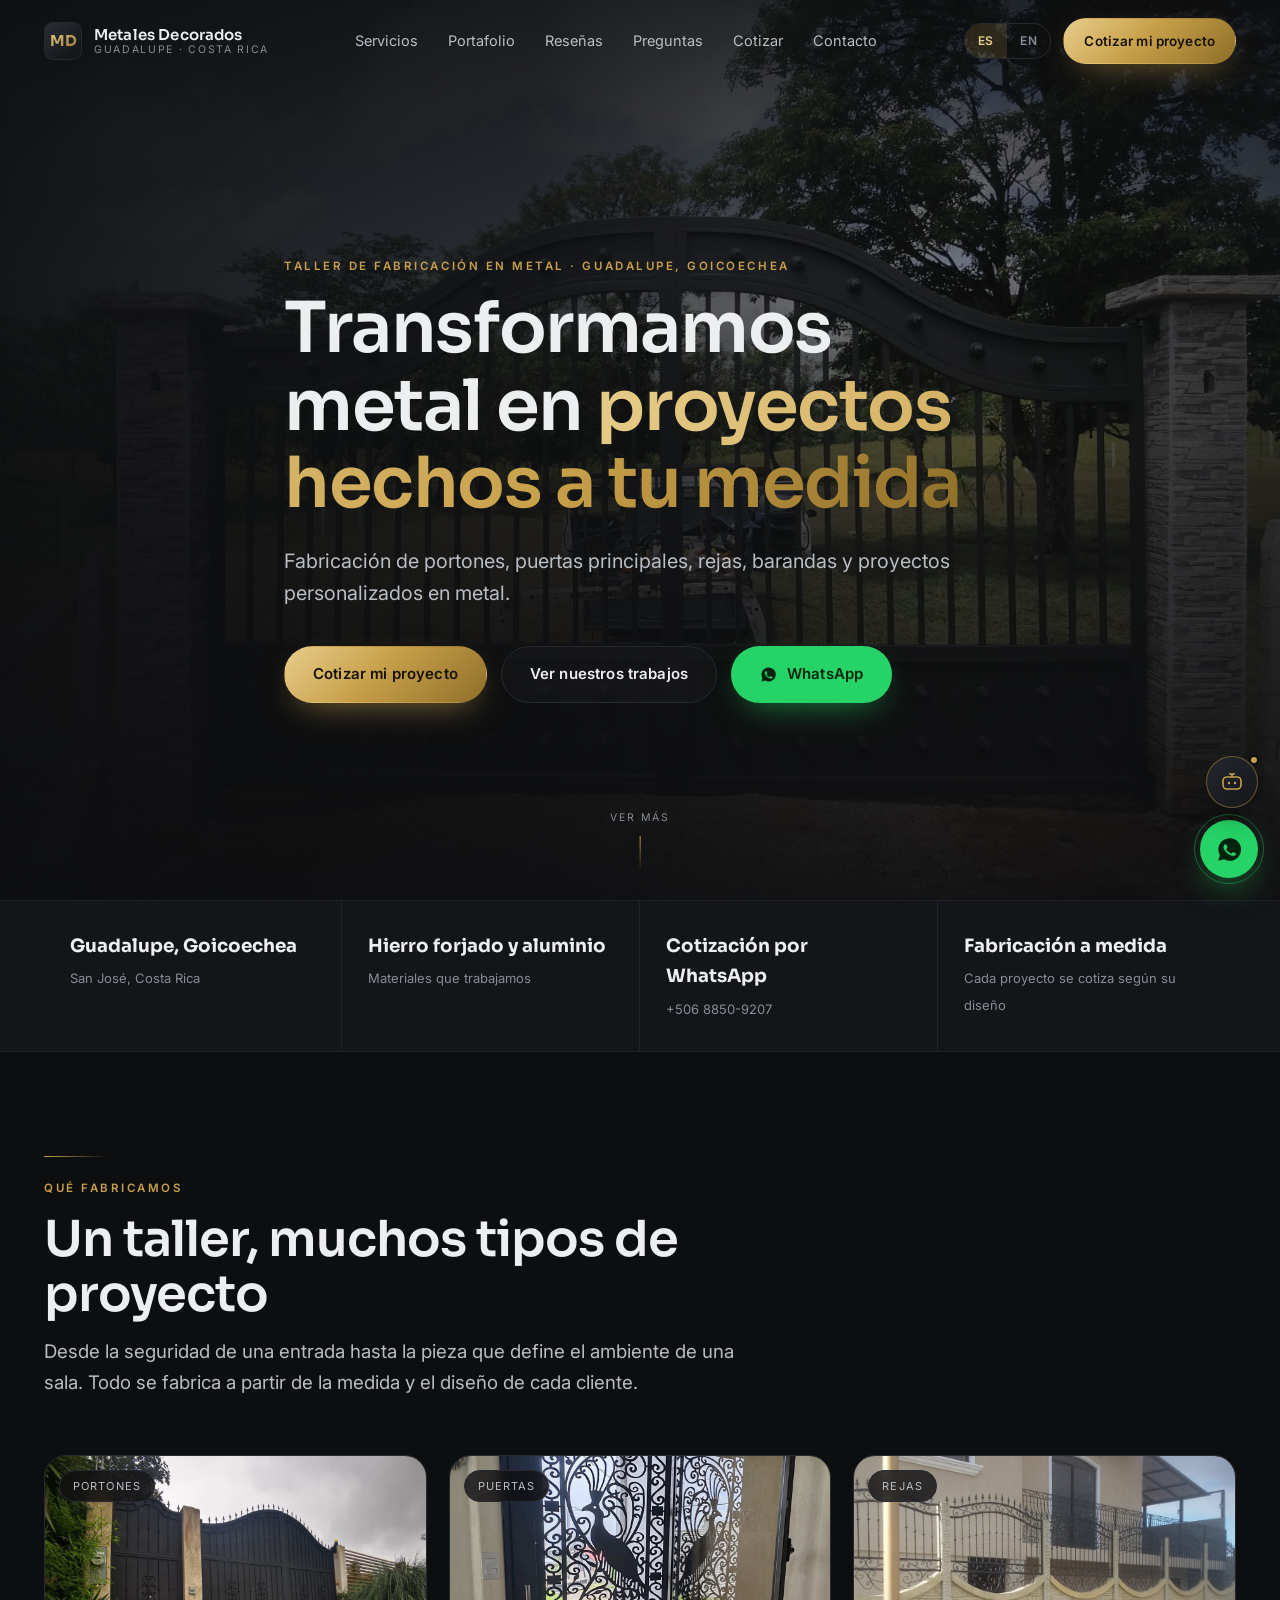
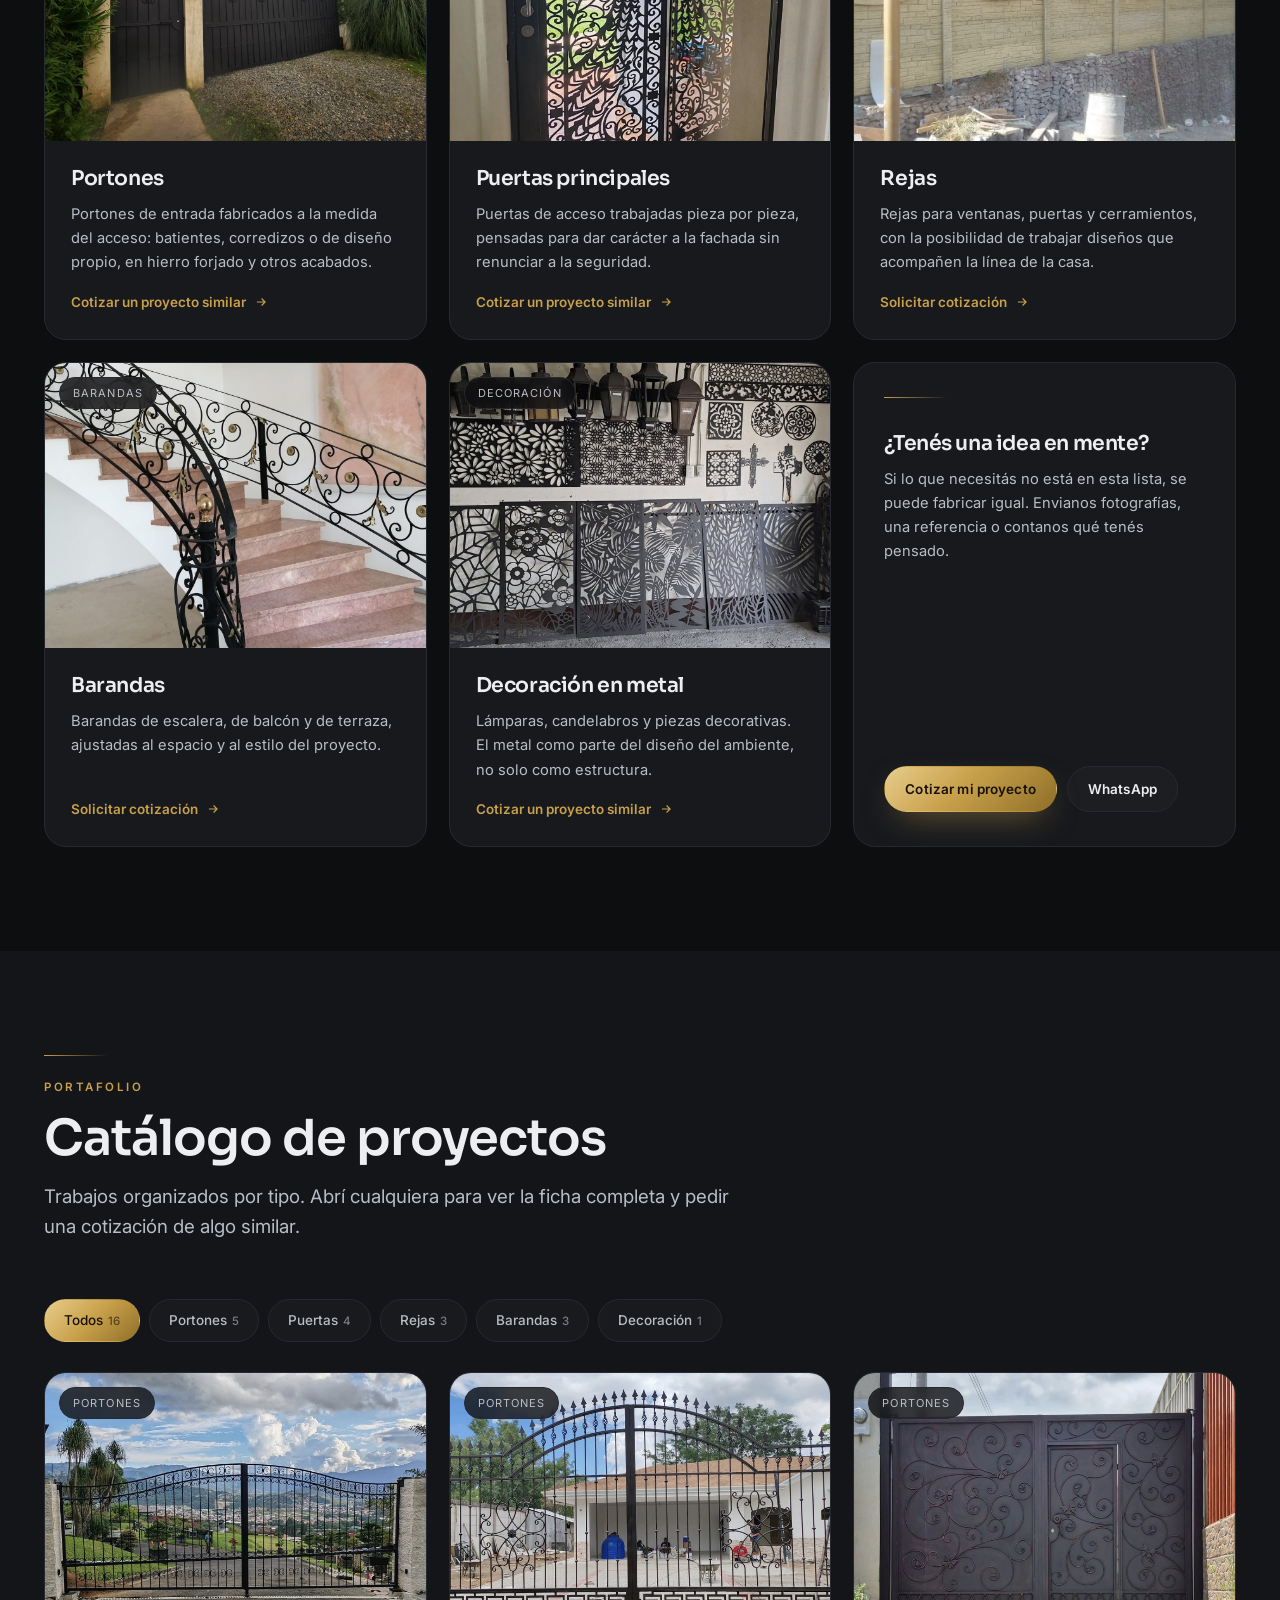
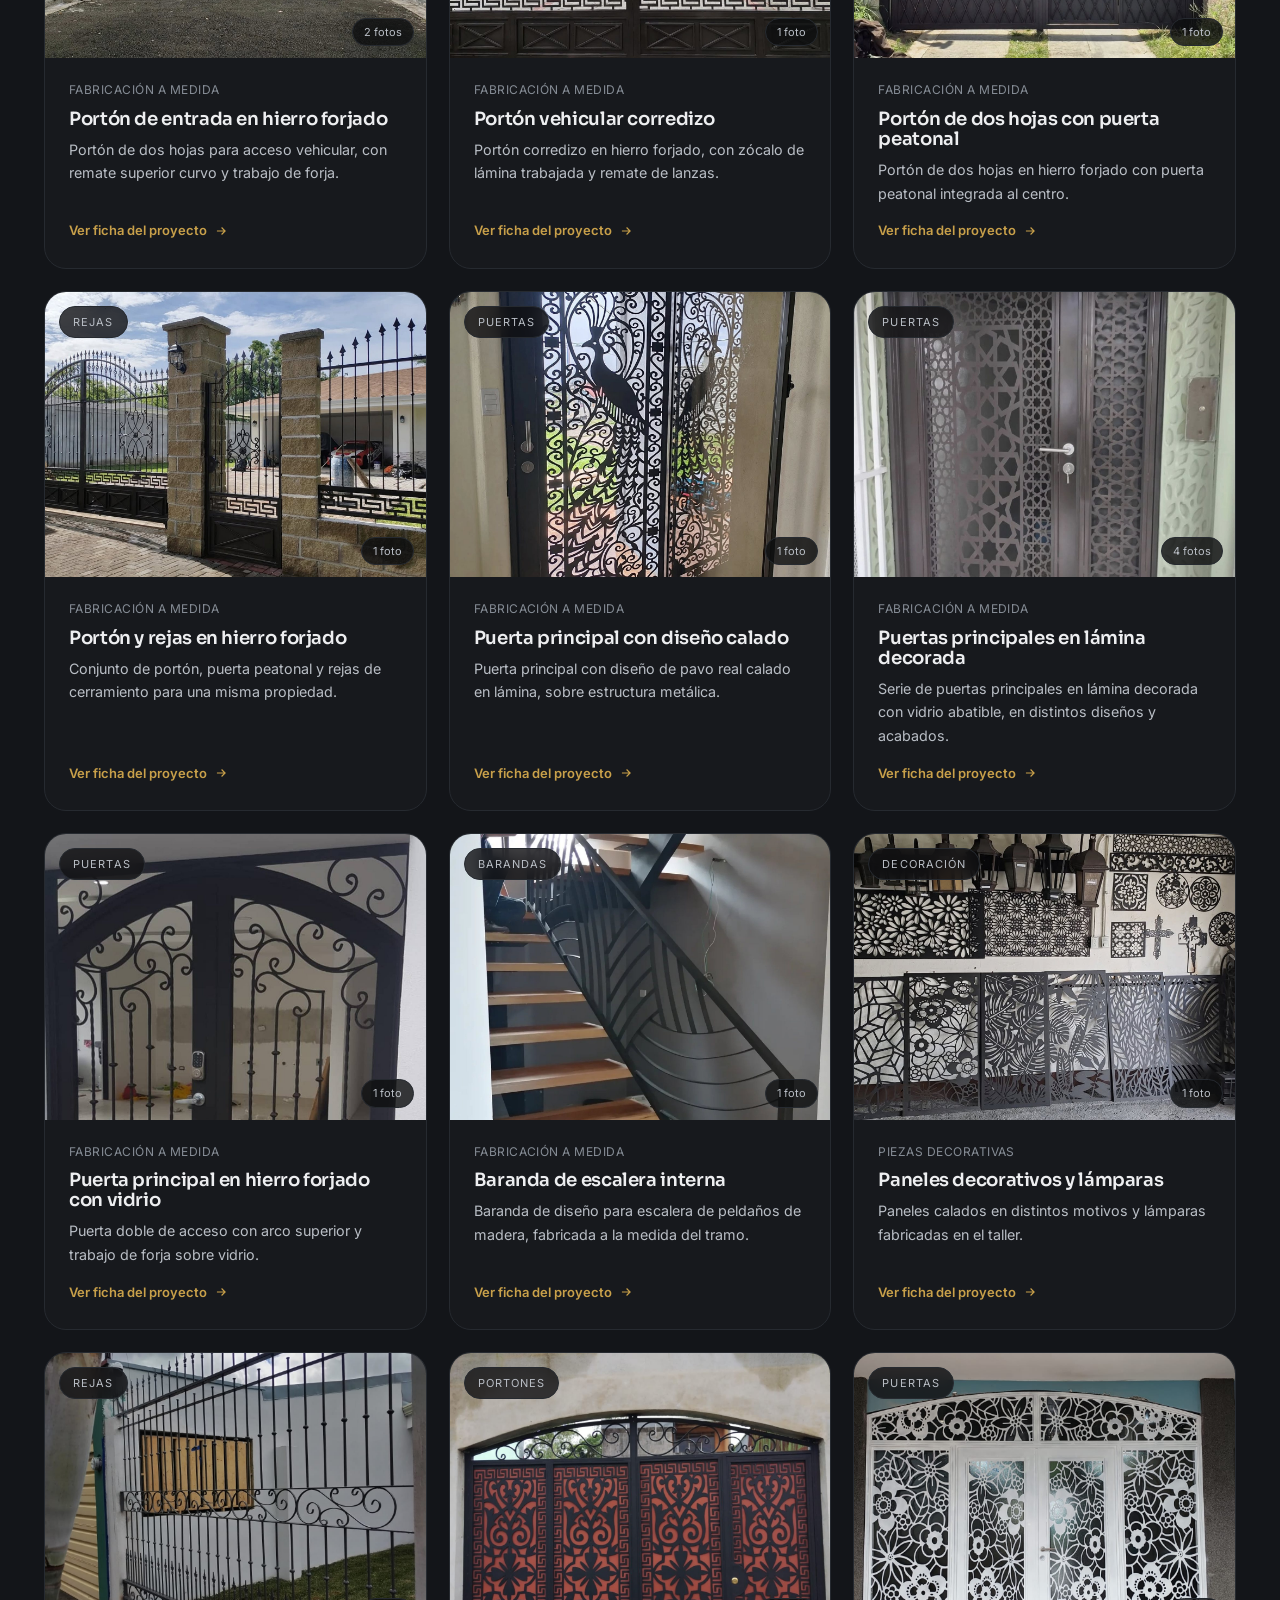
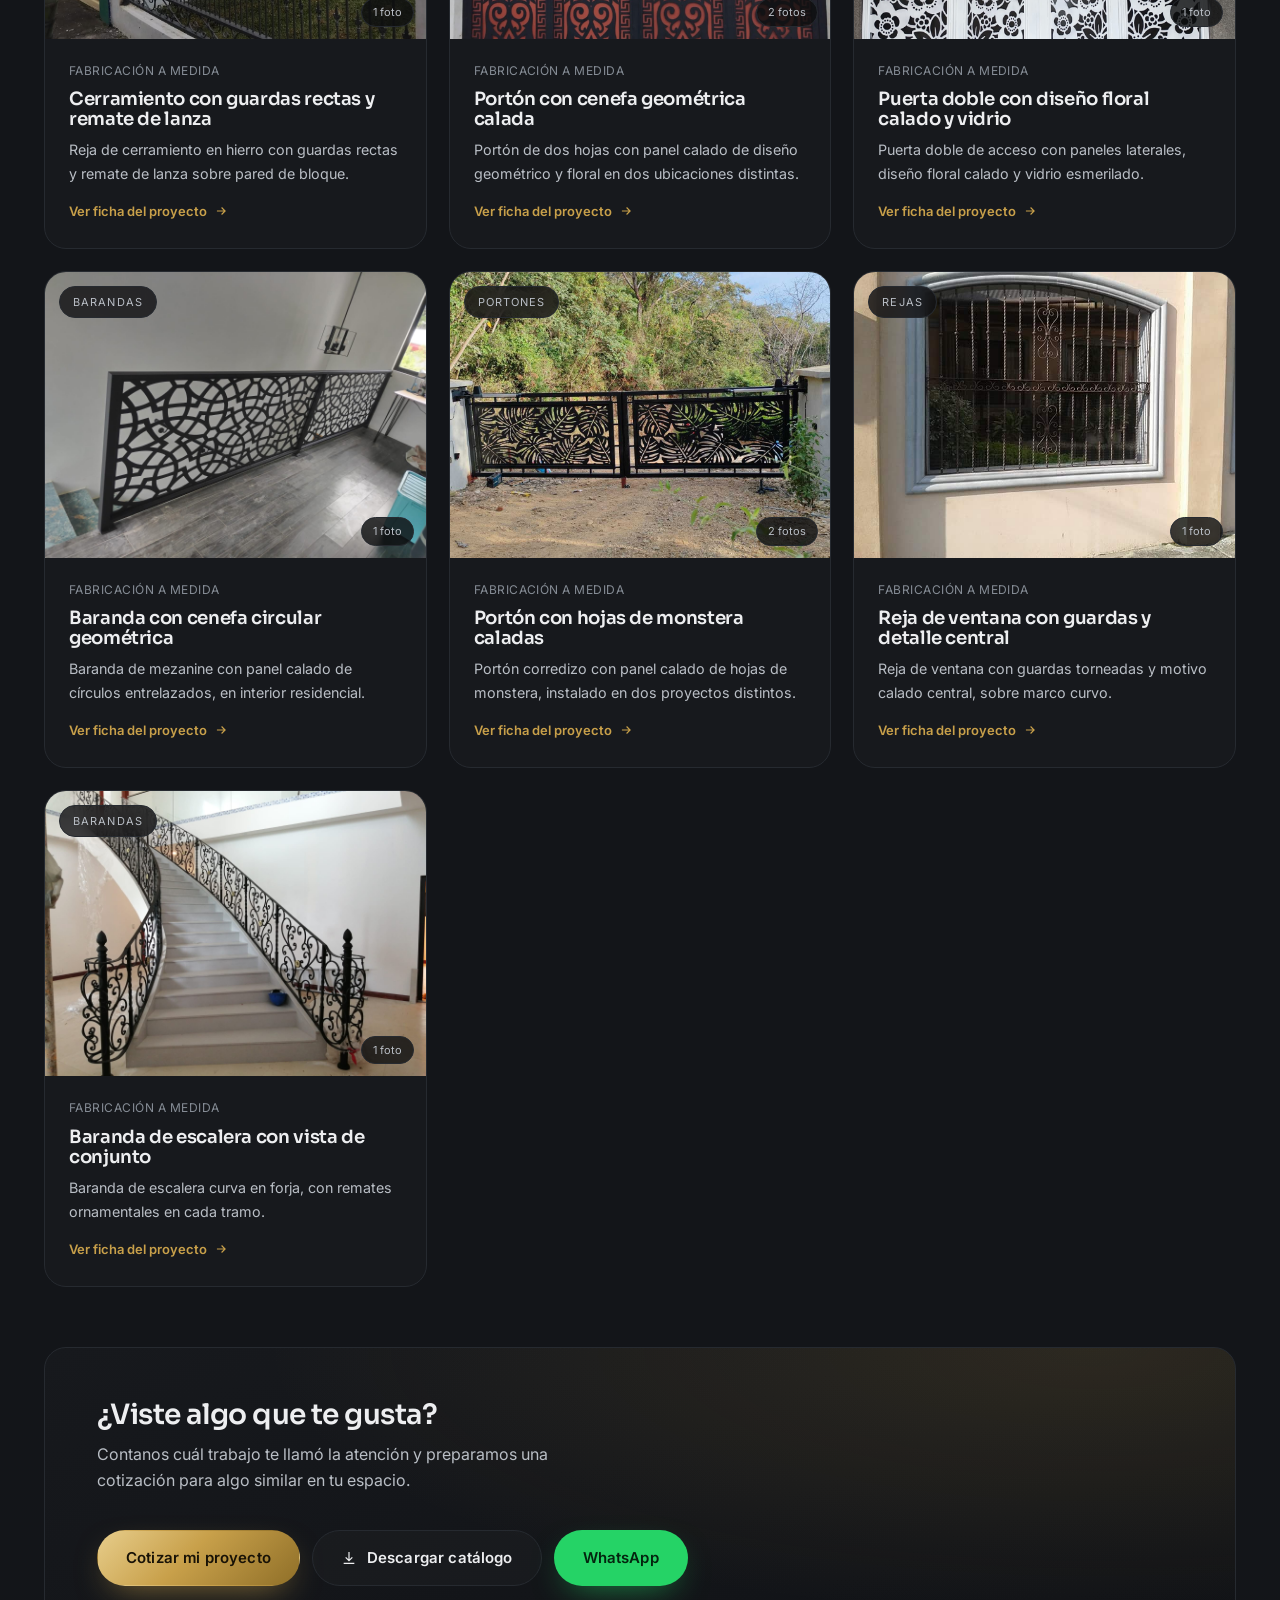
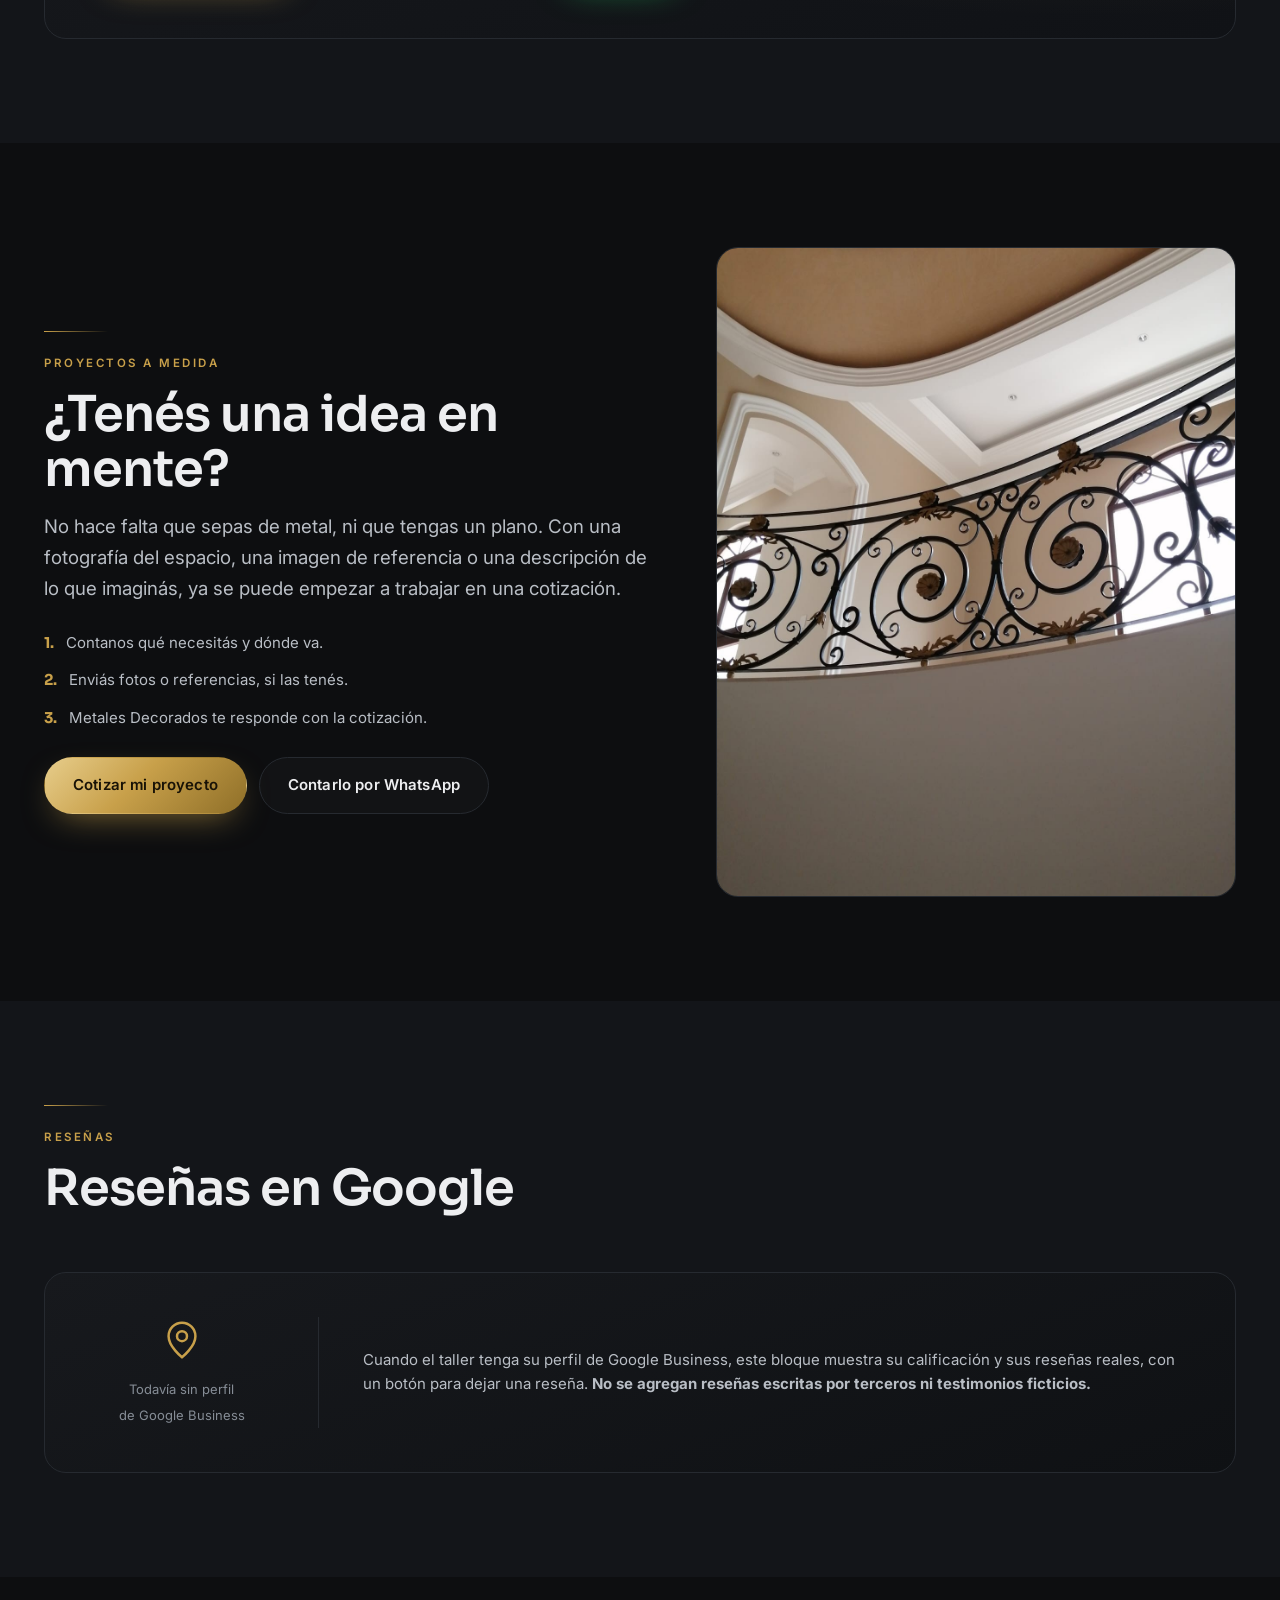
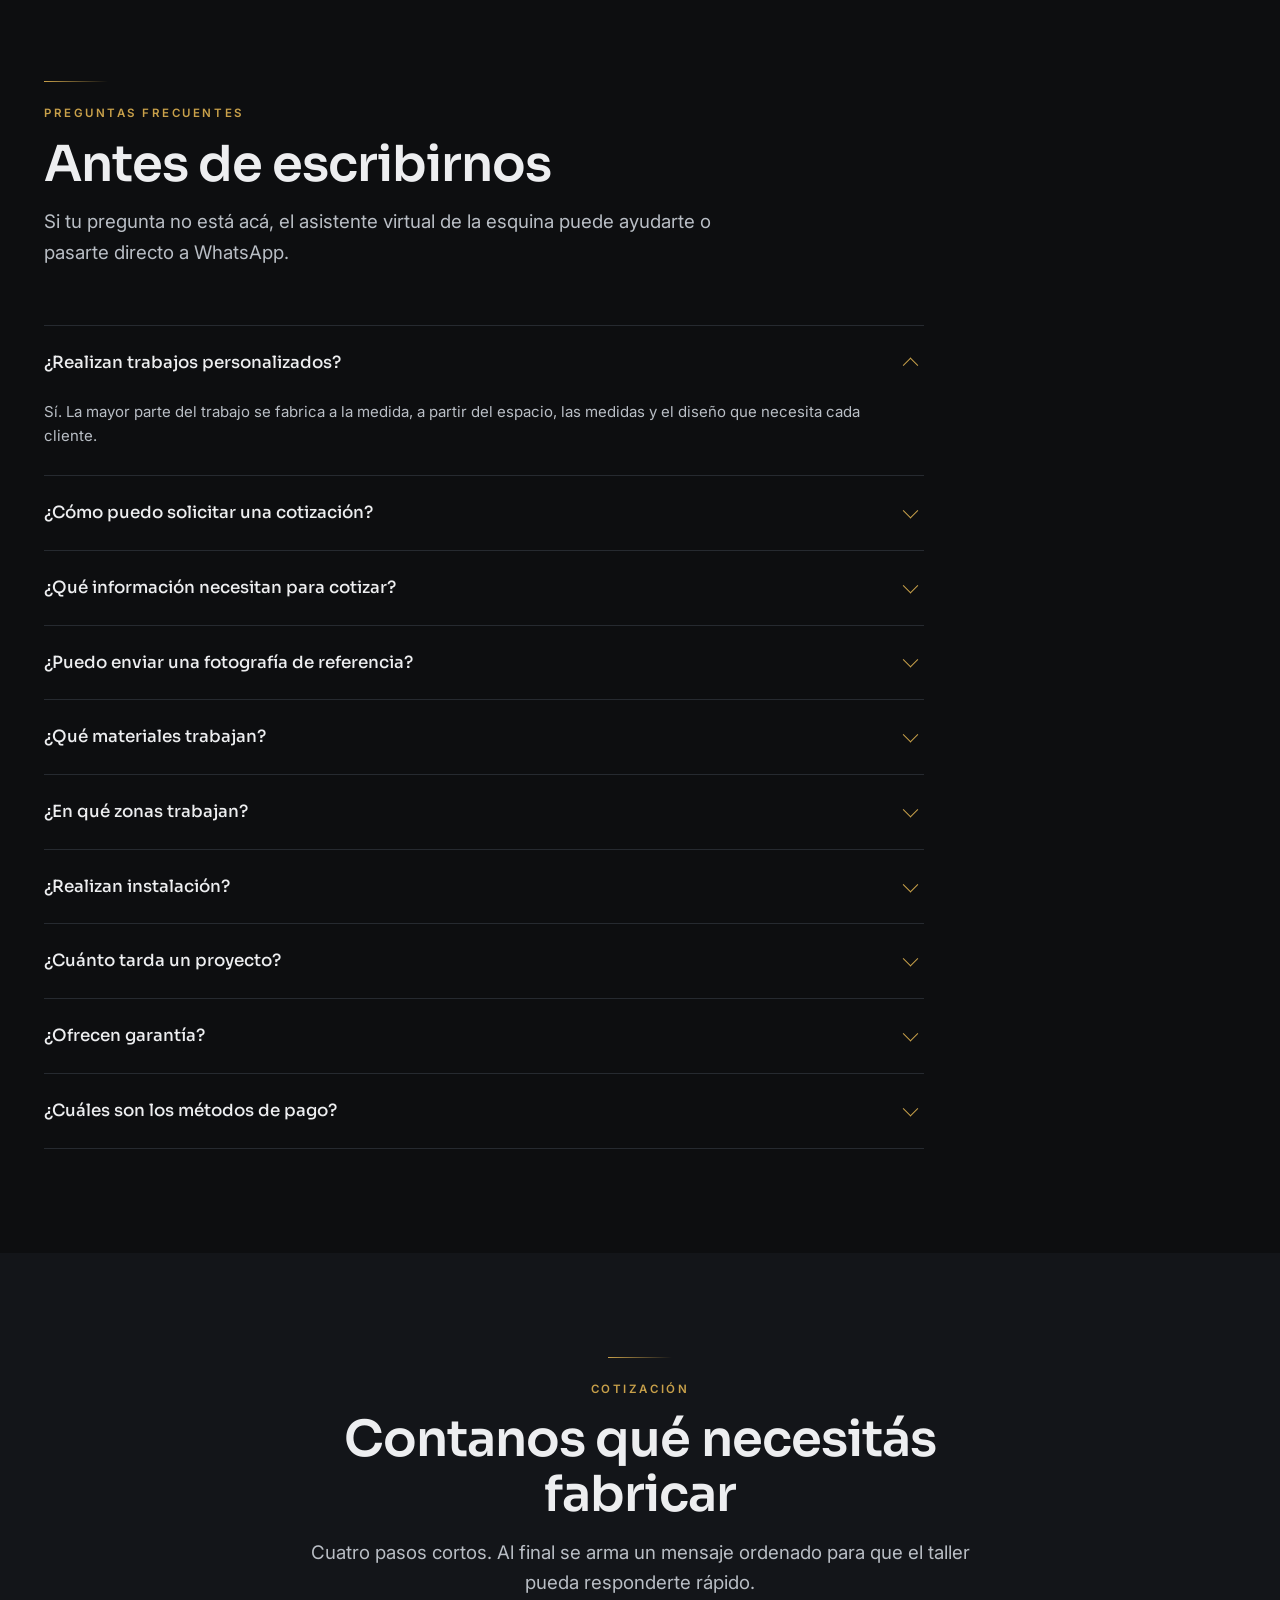
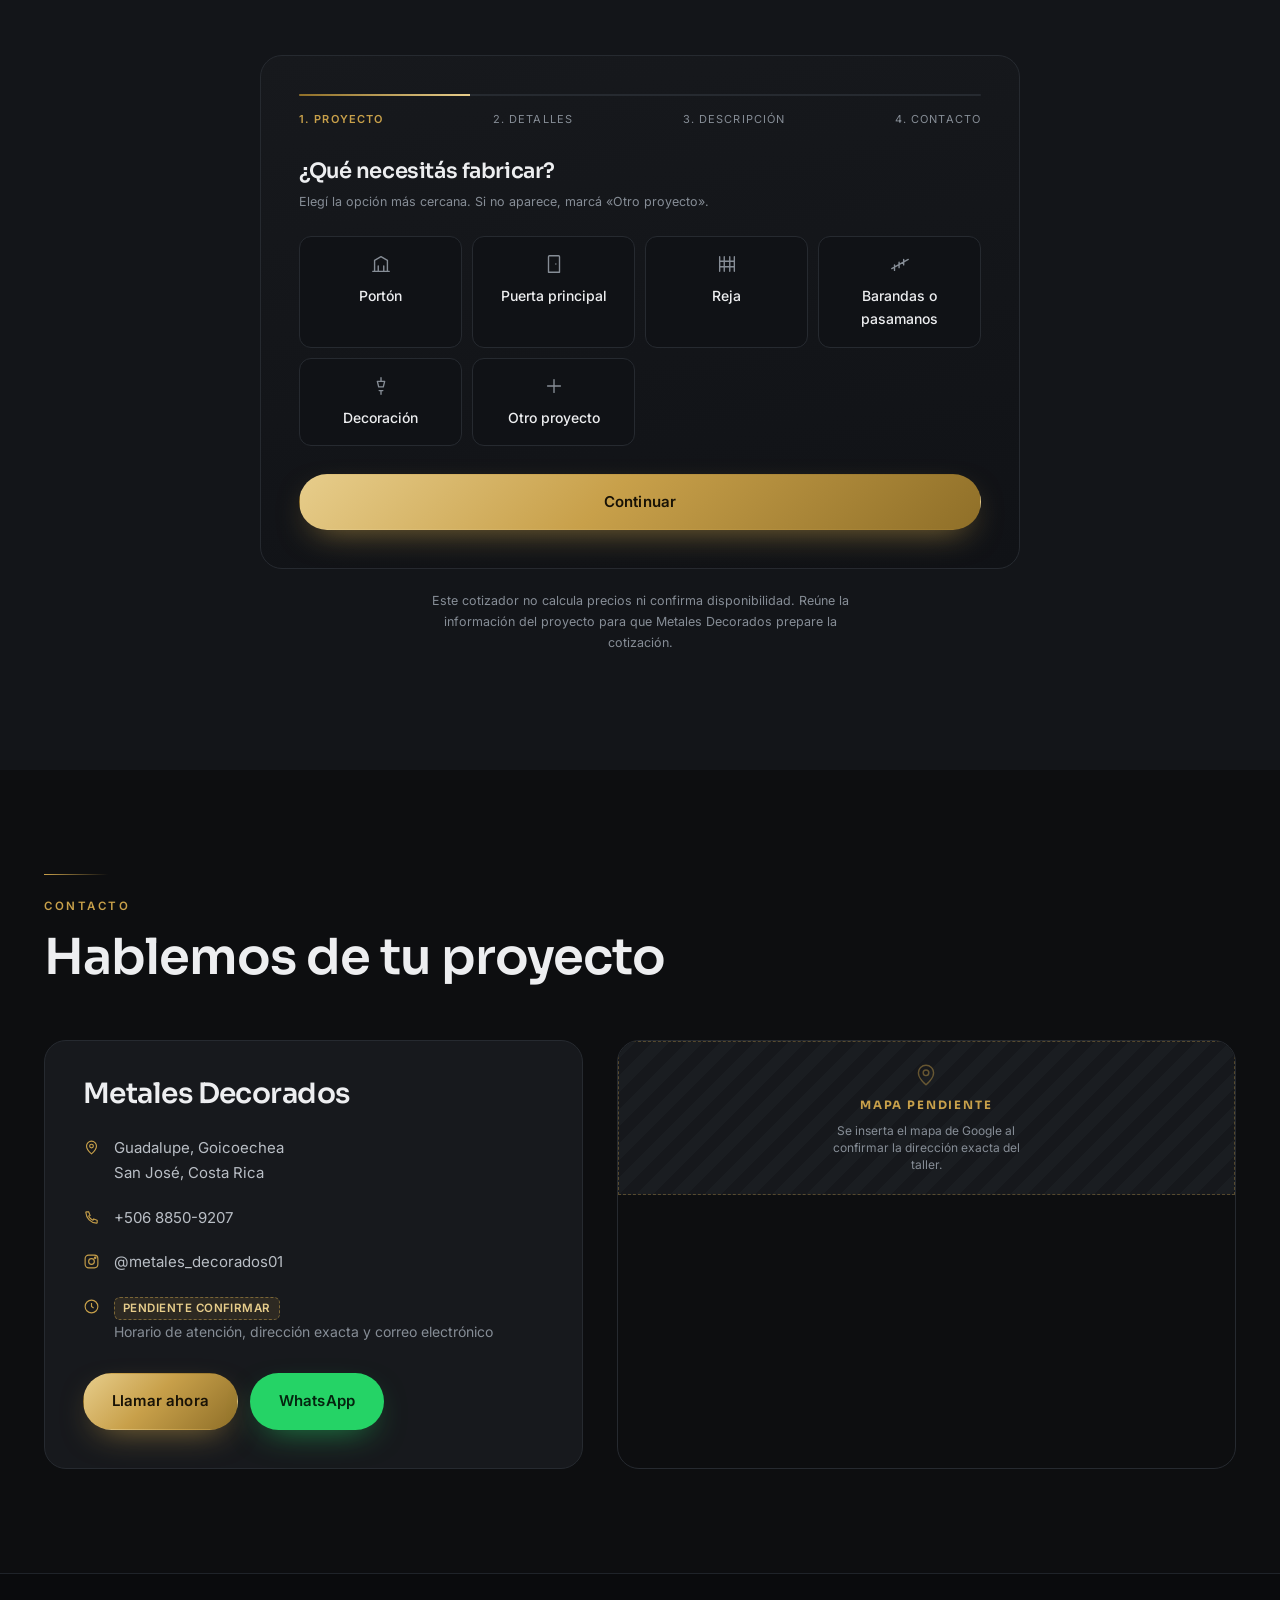
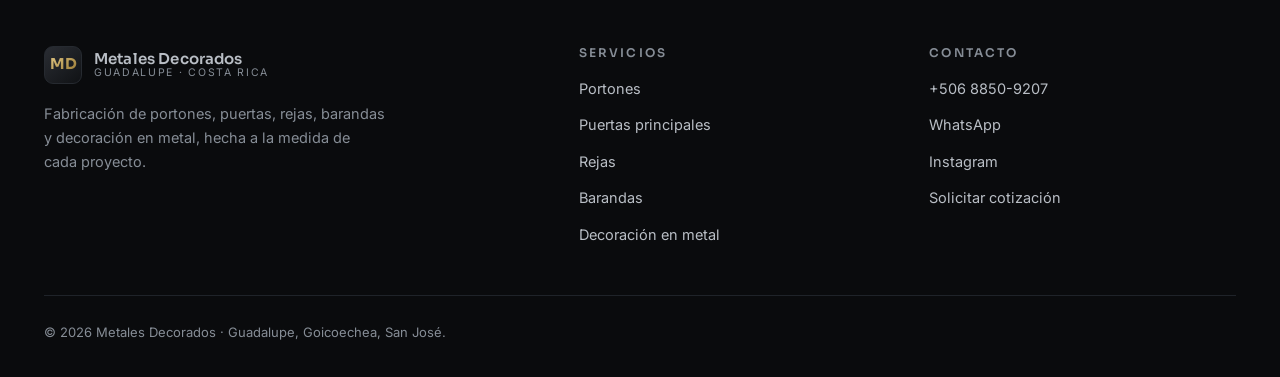
==== amedida/index.html @ 11ddd1cd "Corregir menú móvil: se veía distinto según el scroll al abrirlo - .hdr.is-stuck usa backdrop-filter" ====
<!DOCTYPE html>
<html lang="es-CR">
<head>
<meta charset="utf-8">
<meta name="viewport" content="width=device-width, initial-scale=1">
<link rel="icon" href="data:image/svg+xml,%3Csvg xmlns='http://www.w3.org/2000/svg' viewBox='0 0 64 64'%3E%3Crect width='64' height='64' rx='14' fill='%2317191d'/%3E%3Ctext x='32' y='42' font-family='Arial,sans-serif' font-size='26' font-weight='700' text-anchor='middle' fill='%23c8a04a'%3EMD%3C/text%3E%3C/svg%3E">

<!-- ============================================================
     SEO LOCAL COMPLETO  (Plan Premium)
     Sin keyword stuffing. Sin promesas de posicionamiento.
     ============================================================ -->
<title>Metales Decorados | Portones, puertas, rejas y barandas en metal — Guadalupe, Costa Rica</title>
<meta name="description" content="Taller de fabricación en metal en Guadalupe, Goicoechea. Portones, puertas principales, rejas, barandas y decoración en hierro forjado y aluminio. Cotizá tu proyecto a medida.">
<link rel="canonical" href="https://metalesdecorados.com/">
<!-- DEMO: se bloquea la indexacion para que esta version de muestra no le
     compita en Google al sitio definitivo de Metales Decorados.
     AL PUBLICAR EL SITIO REAL: cambiar a  content="index,follow"  -->
<meta name="robots" content="index,follow">
<meta name="geo.region" content="CR-SJ">
<meta name="geo.placename" content="Guadalupe, Goicoechea, San José">
<meta name="author" content="Metales Decorados">

<meta property="og:type" content="website">
<meta property="og:locale" content="es_CR">
<meta property="og:site_name" content="Metales Decorados">
<meta property="og:title" content="Metales Decorados | Proyectos en metal a la medida">
<meta property="og:description" content="Portones, puertas, rejas, barandas y decoración en metal. Guadalupe, Costa Rica.">
<meta property="og:image" content="img/og.jpg">
<meta name="twitter:card" content="summary_large_image">

<link rel="alternate" hreflang="es-cr" href="https://metalesdecorados.com/">
<link rel="alternate" hreflang="en" href="https://metalesdecorados.com/en/">

<link rel="preconnect" href="https://fonts.googleapis.com">
<link rel="preconnect" href="https://fonts.gstatic.com" crossorigin>
<link href="https://fonts.googleapis.com/css2?family=Sora:wght@400;500;600;700&family=Inter:wght@400;500;600&display=swap" rel="stylesheet">
<link rel="stylesheet" href="css/styles.css?v=navfix1">
<link rel="stylesheet" href="css/site.css">

<!-- Datos estructurados. Solo lo confirmado.
     openingHours, priceRange, email y direccion exacta se agregan cuando el
     cliente los confirme. aggregateRating no se autodeclara: las resenas se
     enlazan al perfil real de Google. -->
<script type="application/ld+json">
{
  "@context": "https://schema.org",
  "@type": ["LocalBusiness","HomeAndConstructionBusiness"],
  "name": "Metales Decorados",
  "description": "Taller de fabricación en metal: portones, puertas principales, rejas, barandas y decoración en hierro forjado y aluminio.",
  "telephone": "+50688509207",
  "address": {
    "@type": "PostalAddress",
    "addressLocality": "Guadalupe, Goicoechea",
    "addressRegion": "San José",
    "addressCountry": "CR"
  },
  "areaServed": { "@type": "Place", "name": "San José, Costa Rica" },
  "sameAs": ["https://www.instagram.com/metales_decorados01/"],
  "hasOfferCatalog": {
    "@type": "OfferCatalog",
    "name": "Servicios de fabricación en metal",
    "itemListElement": [
      { "@type": "Offer", "itemOffered": { "@type": "Service", "name": "Portones a medida" } },
      { "@type": "Offer", "itemOffered": { "@type": "Service", "name": "Puertas principales en metal" } },
      { "@type": "Offer", "itemOffered": { "@type": "Service", "name": "Rejas" } },
      { "@type": "Offer", "itemOffered": { "@type": "Service", "name": "Barandas" } },
      { "@type": "Offer", "itemOffered": { "@type": "Service", "name": "Decoración en metal" } }
    ]
  }
}
</script>
</head>
<body>

<!-- =========================== HEADER =========================== -->
<header class="hdr">
  <div class="wrap hdr__in">
    <a href="#inicio" class="brand">
      <span class="brand__mark"><span>MD</span></span>
      <span class="brand__tx">
        <b>Metales Decorados</b>
        <small>Guadalupe · Costa Rica</small>
      </span>
    </a>

    <nav class="nav" id="nav">
      <a href="#servicios" data-i18n="nav1">Servicios</a>
      <a href="#catalogo"  data-i18n="nav2">Portafolio</a>
      <a href="#resenas"   data-i18n="nav3">Reseñas</a>
      <a href="#preguntas" data-i18n="nav4">Preguntas</a>
      <a href="#cotizar"   data-i18n="nav5">Cotizar</a>
      <a href="#contacto"  data-i18n="nav6">Contacto</a>
    </nav>

    <div class="hdr__cta">
      <!-- Selector de idioma: la "opcion de version bilingue" del Plan Premium -->
      <div class="lang" role="group" aria-label="Idioma">
        <button class="lang__b is-on" data-lang="es">ES</button>
        <button class="lang__b" data-lang="en">EN</button>
      </div>
      <a class="btn btn--primary btn--sm" href="#cotizar" data-i18n="cta1">Cotizar mi proyecto</a>
      <button class="burger" aria-label="Abrir menú" aria-expanded="false"><span></span><span></span><span></span></button>
    </div>
  </div>
</header>

<!-- =========================== HERO =========================== -->
<section class="hero" id="inicio">
  <div class="hero__bg">
    <img src="img/hero.jpg" alt="Proyecto en metal fabricado por Metales Decorados" data-ph="Fotografía principal — proyecto destacado, horizontal" data-i18n-ph="heroPh">
  </div>
  <div class="wrap hero__in">
    <p class="eyebrow rv" data-i18n="heroEyebrow">Taller de fabricación en metal · Guadalupe, Goicoechea</p>
    <h1 class="h-xl rv" data-delay="80"><span data-i18n="heroA">Transformamos metal en</span> <em data-i18n="heroB">proyectos hechos a tu medida</em></h1>
    <p class="lede rv" data-delay="160" data-i18n="heroSub">Fabricación de portones, puertas principales, rejas, barandas y proyectos personalizados en metal.</p>
    <div class="hero__btns rv" data-delay="240">
      <a class="btn btn--primary" href="#cotizar" data-i18n="cta1">Cotizar mi proyecto</a>
      <a class="btn btn--ghost" href="#catalogo" data-i18n="cta2">Ver nuestros trabajos</a>
      <a class="btn btn--wa" data-wa="Hola, buenos días. Vi la página web de Metales Decorados y me gustaría conversar sobre un proyecto en metal.">
        <svg width="17" height="17" viewBox="0 0 24 24" fill="currentColor"><path d="M12 2a10 10 0 00-8.6 15L2 22l5.2-1.4A10 10 0 1012 2zm5.8 14.2c-.2.7-1.2 1.3-2 1.4-.5.1-1.1.1-3.3-.7-2.8-1.1-4.6-4-4.7-4.2-.1-.2-1.1-1.5-1.1-2.8s.7-2 .9-2.2c.2-.3.5-.3.7-.3h.5c.2 0 .4 0 .6.5s.8 1.9.8 2 .1.3 0 .5c-.1.2-.2.3-.3.5l-.5.5c-.2.2-.3.3-.2.6.2.3.8 1.3 1.7 2.1 1.2 1 2.2 1.4 2.5 1.5.2.1.4.1.6-.1l.8-1c.2-.2.4-.2.6-.1l2 1c.2.1.4.2.4.3.1.2.1.7-.1 1.4z"/></svg>
        WhatsApp
      </a>
    </div>
  </div>
  <div class="hero__scroll"><span data-i18n="scroll">Ver más</span><i></i></div>
</section>

<!-- =========================== BARRA DE DATOS =========================== -->
<section class="strip">
  <div class="wrap">
    <div class="strip__grid">
      <div class="strip__i"><b data-i18n="strip1b">Guadalupe, Goicoechea</b><span data-i18n="strip1s">San José, Costa Rica</span></div>
      <div class="strip__i"><b data-i18n="strip2b">Hierro forjado y aluminio</b><span data-i18n="strip2s">Materiales que trabajamos</span></div>
      <div class="strip__i"><b data-i18n="strip3b">Cotización por WhatsApp</b><span data-i18n="strip3s">+506 8850-9207</span></div>
      <div class="strip__i"><b data-i18n="strip4b">Fabricación a medida</b><span data-i18n="strip4s">Cada proyecto se cotiza según su diseño</span></div>
    </div>
  </div>
</section>

<!-- =========================== SERVICIOS =========================== -->
<section class="section" id="servicios">
  <div class="wrap">
    <div class="sec-head rv">
      <div class="rule"></div>
      <p class="eyebrow" data-i18n="sv0">Qué fabricamos</p>
      <h2 class="h-lg" data-i18n="sv1">Un taller, muchos tipos de proyecto</h2>
      <p class="lede" style="margin-top:16px" data-i18n="sv2">Desde la seguridad de una entrada hasta la pieza que define el ambiente de una sala. Todo se fabrica a partir de la medida y el diseño de cada cliente.</p>
    </div>

    <div class="grid grid--3" id="servicios-grid"><!-- se genera desde js/main.js --></div>

    <!-- ==========================================================
         CORTE LASER — BLOQUE DESACTIVADO
         PENDIENTE DE CONFIRMACION CON EL CLIENTE.
         La biografia publica de @metales_decorados01 menciona
         "corte cnc laser". Aun asi NO se publica como servicio
         comercial hasta que el propietario lo confirme.
         PARA ACTIVAR: quitar el atributo hidden de esta seccion
         (o poner MD_LASER = true en js/main.js).
         ========================================================== -->
    <div class="laser rv" id="bloque-laser" hidden>
      <div class="laser__tx">
        <p class="eyebrow" data-i18n="laserEyebrow">Corte láser</p>
        <h3 class="h-md" data-i18n="laserH">Corte láser de fibra</h3>
        <p class="muted"><span class="pend" data-i18n="pendCliente">PENDIENTE CONFIRMAR CON CLIENTE</span> <span data-i18n="laserMuted">Materiales, espesores, tamaño máximo de lámina y si el servicio se ofrece a terceros.</span></p>
        <a class="btn btn--primary btn--sm" data-wa="Hola, quisiera consultar por el servicio de corte láser." data-i18n="laserBtn">Consultar</a>
      </div>
      <div class="laser__media"><img src="img/servicio-laser.jpg" alt="Corte láser" data-ph="Pieza cortada en láser" data-i18n-ph="laserPh"></div>
    </div>

  </div>
</section>

<!-- =========================== CATALOGO DE PROYECTOS =========================== -->
<section class="section section--alt" id="catalogo">
  <div class="wrap">
    <div class="sec-head rv">
      <div class="rule"></div>
      <p class="eyebrow" data-i18n="pf0">Portafolio</p>
      <h2 class="h-lg" data-i18n="pf1">Catálogo de proyectos</h2>
      <p class="lede" style="margin-top:16px" data-i18n="pf2">Trabajos organizados por tipo. Abrí cualquiera para ver la ficha completa y pedir una cotización de algo similar.</p>
    </div>

    <div class="filtros rv" id="filtros" role="tablist"><!-- se genera desde js/main.js --></div>
    <div class="cat" id="cat"><!-- se genera desde js/main.js --></div>
    <p class="cat__vacio" id="cat-vacio" hidden data-i18n="catVacio">No hay proyectos en esta categoría todavía.</p>

    <div class="cta-band rv" style="margin-top:60px">
      <div>
        <h2 class="h-md" data-i18n="ctaB1">¿Viste algo que te gusta?</h2>
        <p data-i18n="ctaB2">Contanos cuál trabajo te llamó la atención y preparamos una cotización para algo similar en tu espacio.</p>
      </div>
      <div class="cta-band__btns">
        <a class="btn btn--primary" href="#cotizar" data-i18n="cta1">Cotizar mi proyecto</a>
        <!-- Catalogo descargable: se genera con herramientas/generar-pdf.py -->
        <a class="btn btn--ghost" href="Catalogo-Metales-Decorados.pdf" download>
          <svg width="16" height="16" viewBox="0 0 24 24" fill="none" stroke="currentColor" stroke-width="1.8"><path d="M12 3v12M7 11l5 5 5-5M4 20h16"/></svg>
          <span data-i18n="descargarCatalogo">Descargar catálogo</span>
        </a>
        <a class="btn btn--wa" data-wa="Hola, estuve viendo el catálogo de proyectos en su página web y me gustaría cotizar un trabajo similar.">WhatsApp</a>
      </div>
    </div>
  </div>
</section>

<!-- =========================== PROYECTOS A MEDIDA =========================== -->
<section class="section" id="a-medida">
  <div class="wrap">
    <div class="medida">
      <div class="medida__tx rv">
        <div class="rule"></div>
        <p class="eyebrow" data-i18n="medidaEyebrow">Proyectos a medida</p>
        <h2 class="h-lg" data-i18n="medidaH">¿Tenés una idea en mente?</h2>
        <p class="lede" style="margin-top:16px" data-i18n="medidaP">No hace falta que sepas de metal, ni que tengas un plano. Con una fotografía del espacio, una imagen de referencia o una descripción de lo que imaginás, ya se puede empezar a trabajar en una cotización.</p>
        <ul class="steps" style="margin-top:26px">
          <li><b>1.</b> <span data-i18n="medidaStep1">Contanos qué necesitás y dónde va.</span></li>
          <li><b>2.</b> <span data-i18n="medidaStep2">Enviás fotos o referencias, si las tenés.</span></li>
          <li><b>3.</b> <span data-i18n="medidaStep3">Metales Decorados te responde con la cotización.</span></li>
        </ul>
        <div style="display:flex;gap:12px;flex-wrap:wrap;margin-top:26px">
          <a class="btn btn--primary" href="#cotizar" data-i18n="cta1">Cotizar mi proyecto</a>
          <a class="btn btn--ghost" data-wa="Hola, tengo una idea de un proyecto en metal a medida y quisiera contarles de qué se trata para una cotización." data-i18n="medidaWa">Contarlo por WhatsApp</a>
        </div>
      </div>
      <div class="medida__media rv" data-delay="80">
        <img src="img/a-medida.jpg" alt="Proceso de fabricación en el taller" data-ph="Foto del taller o del proceso de fabricación — vertical" data-i18n-ph="medidaPh">
      </div>
    </div>
  </div>
</section>

<!-- =========================== RESENAS DE GOOGLE =========================== -->
<section class="section section--alt" id="resenas">
  <div class="wrap">
    <div class="sec-head rv">
      <div class="rule"></div>
      <p class="eyebrow" data-i18n="resEyebrow">Reseñas</p>
      <h2 class="h-lg" data-i18n="resH">Reseñas en Google</h2>
    </div>

    <!-- Sin calificacion: el negocio todavia no tiene perfil de Google Business.
         Al crearlo, aqui va la cifra real y el boton "Dejar una resena". -->
    <div class="google rv">
      <div class="google__score">
        <svg width="46" height="46" viewBox="0 0 24 24" fill="none" stroke="currentColor" stroke-width="1.3" style="display:block;margin:0 auto 12px;color:var(--brass)"><path d="M12 21s7-5.6 7-11a7 7 0 10-14 0c0 5.4 7 11 7 11z"/><circle cx="12" cy="10" r="2.6"/></svg>
        <span data-i18n="resScore">Todavía sin perfil<br>de Google Business</span>
      </div>
      <div class="google__tx">
        <p data-i18n="resTx">Cuando el taller tenga su perfil de Google Business, este bloque muestra su calificación y
           sus reseñas reales, con un botón para dejar una reseña.
           <b>No se agregan reseñas escritas por terceros ni testimonios ficticios.</b></p>
      </div>
    </div>
  </div>
</section>

<!-- =========================== PREGUNTAS FRECUENTES =========================== -->
<section class="section" id="preguntas">
  <div class="wrap">
    <div class="sec-head rv">
      <div class="rule"></div>
      <p class="eyebrow" data-i18n="fq0">Preguntas frecuentes</p>
      <h2 class="h-lg" data-i18n="fq1">Antes de escribirnos</h2>
      <p class="lede" style="margin-top:16px" data-i18n="faqLede">Si tu pregunta no está acá, el asistente virtual de la esquina puede ayudarte o pasarte directo a WhatsApp.</p>
    </div>

    <div class="faq rv">
      <details open>
        <summary data-i18n="faqQ1">¿Realizan trabajos personalizados?</summary>
        <div><p data-i18n="faqA1">Sí. La mayor parte del trabajo se fabrica a la medida, a partir del espacio, las medidas y el diseño que necesita cada cliente.</p></div>
      </details>
      <details>
        <summary data-i18n="faqQ2">¿Cómo puedo solicitar una cotización?</summary>
        <div><p data-i18n="faqA2">Podés completar el cotizador de esta página, hablar con el asistente virtual o escribir directamente por WhatsApp al <span data-md="telefono">+506 8850-9207</span>.</p></div>
      </details>
      <details>
        <summary data-i18n="faqQ3">¿Qué información necesitan para cotizar?</summary>
        <div><p data-i18n="faqA3">Tipo de trabajo, zona donde se instalaría, medidas aproximadas (aunque sean estimadas) y, si existe, una fotografía del espacio o una imagen de referencia del estilo deseado.</p></div>
      </details>
      <details>
        <summary data-i18n="faqQ4">¿Puedo enviar una fotografía de referencia?</summary>
        <div><p data-i18n="faqA4">Sí, y es la forma más rápida de avanzar. Las fotos se adjuntan directamente en el chat de WhatsApp.</p></div>
      </details>
      <details>
        <summary data-i18n="faqQ5">¿Qué materiales trabajan?</summary>
        <div><p data-i18n="faqA5">Según la información pública del negocio, se trabaja principalmente <b>hierro forjado</b> y <b>aluminio</b>. <span class="pend">PENDIENTE CONFIRMAR CON CLIENTE</span> el detalle completo de materiales y acabados.</p></div>
      </details>
      <details>
        <summary data-i18n="faqQ6">¿En qué zonas trabajan?</summary>
        <div><p data-i18n="faqA6">El taller está en Guadalupe, Goicoechea, San José. <span class="pend">PENDIENTE CONFIRMAR CON CLIENTE</span> la cobertura exacta de zonas.</p></div>
      </details>
      <details>
        <summary data-i18n="faqQ7">¿Realizan instalación?</summary>
        <div><p><span class="pend" data-i18n="pendCliente">PENDIENTE CONFIRMAR CON CLIENTE</span></p></div>
      </details>
      <details>
        <summary data-i18n="faqQ8">¿Cuánto tarda un proyecto?</summary>
        <div><p data-i18n="faqA8"><span class="pend">PENDIENTE CONFIRMAR CON CLIENTE</span> Los tiempos dependen del tipo de trabajo y no se publican hasta confirmarlos con el taller.</p></div>
      </details>
      <details>
        <summary data-i18n="faqQ9">¿Ofrecen garantía?</summary>
        <div><p><span class="pend" data-i18n="pendCliente">PENDIENTE CONFIRMAR CON CLIENTE</span></p></div>
      </details>
      <details>
        <summary data-i18n="faqQ10">¿Cuáles son los métodos de pago?</summary>
        <div><p><span class="pend" data-i18n="pendCliente">PENDIENTE CONFIRMAR CON CLIENTE</span></p></div>
      </details>
    </div>
  </div>
</section>

<!-- =========================== COTIZADOR AVANZADO =========================== -->
<section class="section section--alt" id="cotizar">
  <div class="wrap">
    <div class="sec-head rv" style="text-align:center;margin-left:auto;margin-right:auto">
      <div class="rule" style="margin-left:auto;margin-right:auto"></div>
      <p class="eyebrow" data-i18n="cz0">Cotización</p>
      <h2 class="h-lg" data-i18n="cz1">Contanos qué necesitás fabricar</h2>
      <p class="lede" style="margin:16px auto 0" data-i18n="cz2">Cuatro pasos cortos. Al final se arma un mensaje ordenado para que el taller pueda responderte rápido.</p>
    </div>

    <div class="wizard rv" id="wizard">
      <div class="wizard__bar"><i id="wz-bar"></i></div>
      <div class="wizard__steps" id="wz-dots"></div>
      <form id="wz-form" novalidate><!-- se genera desde js/cotizador.js --></form>
    </div>

    <p class="hint" style="text-align:center;margin-top:22px;max-width:56ch;margin-left:auto;margin-right:auto" data-i18n="czHint">
      Este cotizador no calcula precios ni confirma disponibilidad. Reúne la información del proyecto
      para que Metales Decorados prepare la cotización.
    </p>
  </div>
</section>

<!-- =========================== CONTACTO =========================== -->
<section class="section" id="contacto">
  <div class="wrap">
    <div class="sec-head rv">
      <div class="rule"></div>
      <p class="eyebrow" data-i18n="ct0">Contacto</p>
      <h2 class="h-lg" data-i18n="ct1">Hablemos de tu proyecto</h2>
    </div>

    <div class="contact">
      <div class="contact__card rv">
        <h3 class="h-md">Metales Decorados</h3>
        <ul class="contact__list">
          <li>
            <svg width="17" height="17" viewBox="0 0 24 24" fill="none" stroke="currentColor" stroke-width="1.6"><path d="M12 21s7-5.6 7-11a7 7 0 10-14 0c0 5.4 7 11 7 11z"/><circle cx="12" cy="10" r="2.6"/></svg>
            <span data-i18n="contactAddr">Guadalupe, Goicoechea<br>San José, Costa Rica</span>
          </li>
          <li>
            <svg width="17" height="17" viewBox="0 0 24 24" fill="none" stroke="currentColor" stroke-width="1.6"><path d="M4 5c0-.6.4-1 1-1h3l2 5-2 1a12 12 0 006 6l1-2 5 2v3c0 .6-.4 1-1 1A16 16 0 014 5z"/></svg>
            <span><a href="tel:+50688509207" data-md="telefono">+506 8850-9207</a></span>
          </li>
          <li>
            <svg width="17" height="17" viewBox="0 0 24 24" fill="none" stroke="currentColor" stroke-width="1.6"><rect x="3" y="3" width="18" height="18" rx="5"/><circle cx="12" cy="12" r="4"/><circle cx="17.2" cy="6.8" r="1"/></svg>
            <span><a href="https://www.instagram.com/metales_decorados01/" target="_blank" rel="noopener">@metales_decorados01</a></span>
          </li>
          <li class="is-pending">
            <svg width="17" height="17" viewBox="0 0 24 24" fill="none" stroke="currentColor" stroke-width="1.6"><circle cx="12" cy="12" r="9"/><path d="M12 7v5l3 2"/></svg>
            <span><span class="pend" data-i18n="contactPend">PENDIENTE CONFIRMAR</span><br><span data-i18n="contactPendTx">Horario de atención, dirección exacta y correo electrónico</span></span>
          </li>
        </ul>

        <div class="contact__btns">
          <a class="btn btn--primary" href="tel:+50688509207" data-i18n="contactCall">Llamar ahora</a>
          <a class="btn btn--wa" data-wa="Hola, buenos días. Los contacto desde la página web de Metales Decorados para consultar por un proyecto.">WhatsApp</a>
        </div>
      </div>

      <div class="contact__map rv" data-delay="80">
        <div class="ph" style="position:relative">
          <svg width="26" height="26" viewBox="0 0 24 24" fill="none" stroke="currentColor" stroke-width="1.3"><path d="M12 21s7-5.6 7-11a7 7 0 10-14 0c0 5.4 7 11 7 11z"/><circle cx="12" cy="10" r="2.6"/></svg>
          <b data-i18n="contactMapH">Mapa pendiente</b>
          <span data-i18n="contactMapTx">Se inserta el mapa de Google al confirmar la dirección exacta del taller.</span>
        </div>
      </div>
    </div>
  </div>
</section>

<!-- =========================== FOOTER =========================== -->
<footer class="ftr">
  <div class="wrap">
    <div class="ftr__grid">
      <div>
        <a href="#inicio" class="brand" style="margin-bottom:18px">
          <span class="brand__mark"><span>MD</span></span>
          <span class="brand__tx"><b>Metales Decorados</b><small>Guadalupe · Costa Rica</small></span>
        </a>
        <p class="muted" style="font-size:14.5px;max-width:38ch" data-i18n="ftrDesc">Fabricación de portones, puertas, rejas, barandas y decoración en metal, hecha a la medida de cada proyecto.</p>
      </div>
      <div>
        <h4 data-i18n="ftrServicios">Servicios</h4>
        <ul>
          <li><a href="#catalogo" data-cat="Portones" data-i18n="ftrPortones">Portones</a></li>
          <li><a href="#catalogo" data-cat="Puertas" data-i18n="ftrPuertas">Puertas principales</a></li>
          <li><a href="#catalogo" data-cat="Rejas" data-i18n="ftrRejas">Rejas</a></li>
          <li><a href="#catalogo" data-cat="Barandas" data-i18n="ftrBarandas">Barandas</a></li>
          <li><a href="#catalogo" data-cat="Decoración" data-i18n="ftrDecoracion">Decoración en metal</a></li>
        </ul>
      </div>
      <div>
        <h4 data-i18n="ftrContacto">Contacto</h4>
        <ul>
          <li><a href="tel:+50688509207">+506 8850-9207</a></li>
          <li><a data-wa="Hola, los contacto desde la página web de Metales Decorados.">WhatsApp</a></li>
          <li><a href="https://www.instagram.com/metales_decorados01/" target="_blank" rel="noopener">Instagram</a></li>
          <li><a href="#cotizar" data-i18n="ftrCotizar">Solicitar cotización</a></li>
        </ul>
      </div>
    </div>
    <div class="ftr__bot">
      <span>&copy; <span data-year>2026</span> <span data-i18n="ftrCopy">Metales Decorados · Guadalupe, Goicoechea, San José.</span></span>
    </div>
  </div>
</footer>

<!-- =========================== FLOTANTES =========================== -->
<a class="wa-float" aria-label="Escribir por WhatsApp" data-wa="Hola, estoy en la página web de Metales Decorados y quisiera consultar por un proyecto en metal.">
  <svg width="27" height="27" viewBox="0 0 24 24" fill="currentColor"><path d="M12 2a10 10 0 00-8.6 15L2 22l5.2-1.4A10 10 0 1012 2zm5.8 14.2c-.2.7-1.2 1.3-2 1.4-.5.1-1.1.1-3.3-.7-2.8-1.1-4.6-4-4.7-4.2-.1-.2-1.1-1.5-1.1-2.8s.7-2 .9-2.2c.2-.3.5-.3.7-.3h.5c.2 0 .4 0 .6.5s.8 1.9.8 2 .1.3 0 .5c-.1.2-.2.3-.3.5l-.5.5c-.2.2-.3.3-.2.6.2.3.8 1.3 1.7 2.1 1.2 1 2.2 1.4 2.5 1.5.2.1.4.1.6-.1l.8-1c.2-.2.4-.2.6-.1l2 1c.2.1.4.2.4.3.1.2.1.7-.1 1.4z"/></svg>
</a>

<!-- Asistente virtual (Plan Premium) -->
<button class="bot-btn" id="bot-btn" aria-label="Abrir asistente virtual">
  <svg width="24" height="24" viewBox="0 0 24 24" fill="none" stroke="currentColor" stroke-width="1.6"><rect x="3" y="7" width="18" height="12" rx="4"/><circle cx="9" cy="13" r="1.2" fill="currentColor" stroke="none"/><circle cx="15" cy="13" r="1.2" fill="currentColor" stroke="none"/><path d="M12 7V4M9 4h6"/></svg>
</button>
<div class="bot" id="bot" hidden><!-- se genera desde js/chatbot.js --></div>

<!-- Ficha de proyecto -->
<div class="modal" id="modal" hidden>
  <div class="modal__box" role="dialog" aria-modal="true" aria-labelledby="modal-t">
    <button class="modal__x" id="modal-x" aria-label="Cerrar">&times;</button>
    <div id="modal-body"></div>
  </div>
</div>

<script src="js/core.js?v=i18n5"></script>
<script src="js/main.js?v=i18n5"></script>
<script src="js/cotizador.js?v=i18n5"></script>
<script src="js/chatbot.js?v=i18n5"></script>
</body>
</html>
---- amedida/css/styles.css ----
/* ==========================================================================
   METALES DECORADOS — Sistema visual base
   Direccion: acero oscuro + laton. Fotografia protagonista, tipografia amplia.
   ========================================================================== */

:root{
  /* Superficies */
  --bg:            #0d0e10;
  --bg-2:          #131519;
  --panel:         #17191d;
  --panel-2:       #1d2025;
  --line:          #262a30;
  --line-soft:     #1f2329;

  /* Texto */
  --tx:            #edeef0;
  --tx-2:          #b9bec5;
  --tx-3:          #868d96;

  /* Laton / acento */
  --brass:         #c8a04a;
  --brass-hi:      #e7cd8b;
  --brass-lo:      #8f6f28;
  --brass-glow:    rgba(200,160,74,.16);

  /* Utilidad */
  --wa:            #25d366;
  --radius:        14px;
  --radius-lg:     22px;
  --shadow:        0 24px 60px -24px rgba(0,0,0,.85);
  --maxw:          1240px;
  --ease:          cubic-bezier(.22,.61,.36,1);

  --ff-display:    'Sora', 'Segoe UI', system-ui, sans-serif;
  --ff-body:       'Inter', 'Segoe UI', system-ui, sans-serif;
}

*,*::before,*::after{ box-sizing:border-box; }
/* [hidden] debe ganarle a cualquier display de clase (visor, tarjetas desactivadas) */
[hidden]{ display:none !important; }
html{ scroll-behavior:smooth; -webkit-text-size-adjust:100%; }
body{
  margin:0; background:var(--bg); color:var(--tx);
  font-family:var(--ff-body); font-size:16px; line-height:1.65;
  -webkit-font-smoothing:antialiased; overflow-x:hidden;
}
img{ max-width:100%; display:block; }
a{ color:inherit; text-decoration:none; }
button{ font:inherit; color:inherit; cursor:pointer; }
h1,h2,h3,h4{ font-family:var(--ff-display); font-weight:600; line-height:1.1; letter-spacing:-.02em; margin:0; }

.wrap{ width:100%; max-width:var(--maxw); margin:0 auto; padding:0 24px; }
.section{ padding:104px 0; position:relative; }
.section--tight{ padding:72px 0; }
.section--alt{ background:var(--bg-2); }

/* Filete de laton: detalle recurrente inspirado en el metal */
.rule{ height:1px; width:64px; background:linear-gradient(90deg,var(--brass),transparent); margin-bottom:22px; }

.eyebrow{
  font-size:11.5px; letter-spacing:.22em; text-transform:uppercase;
  color:var(--brass); font-weight:600; margin:0 0 14px;
}
.h-xl{ font-size:clamp(2.4rem,6vw,4.4rem); }
.h-lg{ font-size:clamp(2rem,4.2vw,3.1rem); }
.h-md{ font-size:clamp(1.35rem,2.4vw,1.75rem); }
.lede{ color:var(--tx-2); font-size:clamp(1rem,1.5vw,1.17rem); max-width:58ch; }
.muted{ color:var(--tx-3); }
.sec-head{ margin-bottom:56px; max-width:70ch; }

/* ---------- Botones ---------- */
.btn{
  display:inline-flex; align-items:center; justify-content:center; gap:10px;
  padding:15px 28px; border-radius:100px; border:1px solid transparent;
  font-weight:600; font-size:15px; letter-spacing:.01em; white-space:nowrap;
  transition:transform .35s var(--ease), background .3s, border-color .3s, box-shadow .3s;
}
.btn:hover{ transform:translateY(-2px); }
.btn:active{ transform:translateY(0); }
.btn--primary{
  background:linear-gradient(135deg,var(--brass-hi),var(--brass) 45%,var(--brass-lo));
  color:#181206; box-shadow:0 12px 34px -14px rgba(200,160,74,.75);
}
.btn--primary:hover{ box-shadow:0 18px 44px -14px rgba(200,160,74,.9); }
.btn--ghost{ border-color:var(--line); background:rgba(255,255,255,.02); color:var(--tx); }
.btn--ghost:hover{ border-color:var(--brass); background:var(--brass-glow); }
.btn--wa{ background:var(--wa); color:#04240f; box-shadow:0 12px 34px -14px rgba(37,211,102,.7); }
.btn--sm{ padding:11px 20px; font-size:13.5px; }
.btn--block{ width:100%; }

/* ---------- Header ---------- */
.hdr{
  position:fixed; inset:0 0 auto 0; z-index:80; padding:18px 0;
  transition:background .35s, padding .35s, border-color .35s, backdrop-filter .35s;
  border-bottom:1px solid transparent;
}
.hdr.is-stuck{
  background:rgba(13,14,16,.85); backdrop-filter:blur(14px) saturate(1.4);
  border-bottom-color:var(--line-soft); padding:11px 0;
}
/* backdrop-filter en .hdr crea un "containing block" para hijos position:fixed
   (como .nav en movil): si el menu se abre con el header ya pegado, quedaria
   fijado relativo al header en vez de a toda la pantalla. Se quita mientras
   el menu esta abierto para que .nav siempre se posicione contra el viewport. */
body.nav-open .hdr{ backdrop-filter:none; }
.hdr__in{ display:flex; align-items:center; justify-content:space-between; gap:24px; }
.brand{ display:flex; align-items:center; gap:12px; flex:none; }
.brand__mark{
  width:38px; height:38px; border-radius:9px; flex:none;
  background:linear-gradient(140deg,#2a2d33,#101215);
  border:1px solid var(--line); display:grid; place-items:center;
}
.brand__mark span{
  font-family:var(--ff-display); font-weight:700; font-size:15px;
  background:linear-gradient(140deg,var(--brass-hi),var(--brass-lo));
  -webkit-background-clip:text; background-clip:text; color:transparent;
}
.brand__tx{ display:flex; flex-direction:column; line-height:1.15; white-space:nowrap; }
.brand__tx b{ font-family:var(--ff-display); font-size:15px; font-weight:600; letter-spacing:.01em; }
.brand__tx small{ font-size:10.5px; letter-spacing:.16em; text-transform:uppercase; color:var(--tx-3); }

.nav{ display:flex; align-items:center; gap:30px; }
.nav a{ white-space:nowrap; }
.nav a{ font-size:14.5px; color:var(--tx-2); transition:color .25s; position:relative; }
.nav a::after{
  content:''; position:absolute; left:0; bottom:-6px; height:1px; width:0;
  background:var(--brass); transition:width .3s var(--ease);
}
.nav a:hover{ color:var(--tx); } .nav a:hover::after{ width:100%; }
.hdr__cta{ display:flex; align-items:center; gap:12px; }

.burger{ display:none; background:none; border:0; padding:8px; }
.burger span{ display:block; width:22px; height:1.5px; background:var(--tx); margin:5px 0; transition:.3s var(--ease); }
.burger.is-open span:nth-child(1){ transform:translateY(6.5px) rotate(45deg); }
.burger.is-open span:nth-child(2){ opacity:0; }
.burger.is-open span:nth-child(3){ transform:translateY(-6.5px) rotate(-45deg); }

@media (max-width:1150px){ .nav{ gap:20px; } .nav a{ font-size:13.5px; } }

@media (max-width:960px){
  .nav{
    position:fixed; inset:0; flex-direction:column; justify-content:center; gap:8px;
    background:rgba(13,14,16,.97); backdrop-filter:blur(20px);
    opacity:0; pointer-events:none; transition:opacity .3s;
  }
  .nav.is-open{ opacity:1; pointer-events:auto; }
  .nav a{ font-size:24px; font-family:var(--ff-display); padding:12px; color:var(--tx); }
  .burger{ display:block; z-index:90; }
  .hdr__cta .btn{ display:none; }
}

/* Celulares: marca, controles y menu tienen que caber en una fila. Si no
   alcanza, el nombre se recorta en lugar de empujar el menu fuera de pantalla. */
@media (max-width:480px){
  .hdr__in{ padding:0 16px; gap:8px; }
  .hdr .brand{ flex:0 1 auto; min-width:0; gap:10px; }
  .hdr .brand__tx{ min-width:0; overflow:hidden; }
  .hdr .brand__tx b{ overflow:hidden; text-overflow:ellipsis; }
  .hdr__cta{ flex:none; gap:6px; }
}

/* ---------- Hero ---------- */
.hero{ position:relative; min-height:100svh; display:flex; align-items:center; padding:140px 0 80px; overflow:hidden; }
.hero__bg{ position:absolute; inset:0; z-index:0; }
.hero__bg img{ width:100%; height:100%; object-fit:cover; }
.hero__bg::after{
  content:''; position:absolute; inset:0;
  background:
    linear-gradient(90deg, rgba(13,14,16,.96) 0%, rgba(13,14,16,.82) 42%, rgba(13,14,16,.45) 75%, rgba(13,14,16,.72) 100%),
    linear-gradient(180deg, rgba(13,14,16,.7) 0%, transparent 30%, rgba(13,14,16,.9) 100%);
}
.hero__in{ position:relative; z-index:2; max-width:760px; }
.hero h1{ margin:0 0 22px; }
.hero h1 em{
  font-style:normal;
  background:linear-gradient(120deg,var(--brass-hi),var(--brass) 60%,var(--brass-lo));
  -webkit-background-clip:text; background-clip:text; color:transparent;
}
.hero .lede{ margin:0 0 36px; font-size:clamp(1.02rem,1.7vw,1.24rem); }
.hero__btns{ display:flex; flex-wrap:wrap; gap:14px; }
.hero__scroll{
  position:absolute; left:50%; bottom:28px; transform:translateX(-50%); z-index:2;
  font-size:10.5px; letter-spacing:.2em; text-transform:uppercase; color:var(--tx-3);
  display:flex; flex-direction:column; align-items:center; gap:10px;
}
.hero__scroll i{ width:1px; height:36px; background:linear-gradient(var(--brass),transparent); animation:pulse 2.4s infinite; }
@keyframes pulse{ 0%,100%{opacity:.25} 50%{opacity:1} }

/* ---------- Barra de datos ---------- */
.strip{ border-top:1px solid var(--line-soft); border-bottom:1px solid var(--line-soft); background:var(--bg-2); }
.strip__grid{ display:grid; grid-template-columns:repeat(4,1fr); }
.strip__i{ padding:30px 26px; border-right:1px solid var(--line-soft); }
.strip__i:last-child{ border-right:0; }
.strip__i b{ display:block; font-family:var(--ff-display); font-size:1.15rem; margin-bottom:3px; }
.strip__i span{ font-size:13px; color:var(--tx-3); }
@media (max-width:860px){
  .strip__grid{ grid-template-columns:1fr 1fr; }
  .strip__i:nth-child(2n){ border-right:0; }
  .strip__i{ border-bottom:1px solid var(--line-soft); }
}

/* ---------- Rejilla y tarjetas ---------- */
.grid{ display:grid; gap:22px; }
.grid--3{ grid-template-columns:repeat(3,1fr); }
.grid--2{ grid-template-columns:repeat(2,1fr); }
@media (max-width:960px){ .grid--3{ grid-template-columns:repeat(2,1fr); } }
@media (max-width:640px){ .grid--3,.grid--2{ grid-template-columns:1fr; } }

.card{
  position:relative; border:1px solid var(--line); border-radius:var(--radius-lg);
  overflow:hidden; background:var(--panel); display:flex; flex-direction:column;
  transition:transform .5s var(--ease), border-color .4s, box-shadow .5s;
}
.card:hover{ transform:translateY(-6px); border-color:rgba(200,160,74,.45); box-shadow:var(--shadow); }
.card__media{ position:relative; aspect-ratio:4/3; overflow:hidden; background:var(--panel-2); }
.card__media img{ width:100%; height:100%; object-fit:cover; transition:transform .8s var(--ease); }
.card:hover .card__media img{ transform:scale(1.06); }
.card__body{ padding:26px; display:flex; flex-direction:column; gap:12px; flex:1; }
.card__body h3{ font-size:1.28rem; }
.card__body p{ margin:0; color:var(--tx-2); font-size:14.7px; flex:1; }
.card__link{
  display:inline-flex; align-items:center; gap:8px; font-size:13.5px; font-weight:600;
  color:var(--brass); margin-top:4px; background:none; border:0; padding:0; text-align:left;
}
.card__link svg{ transition:transform .35s var(--ease); }
.card:hover .card__link svg{ transform:translateX(5px); }

.tag{
  position:absolute; top:14px; left:14px; z-index:2;
  background:rgba(13,14,16,.78); backdrop-filter:blur(8px);
  border:1px solid var(--line); border-radius:100px;
  padding:6px 13px; font-size:11px; letter-spacing:.1em; text-transform:uppercase; color:var(--tx-2);
}

/* ---------- Placeholders de fotografia ---------- */
.ph{
  position:absolute; inset:0;
  display:flex; flex-direction:column; align-items:center; justify-content:center; gap:8px;
  background:repeating-linear-gradient(135deg, #1a1d21 0 12px, #16181c 12px 24px);
  border:1px dashed rgba(200,160,74,.35); color:var(--brass);
  text-align:center; padding:20px;
}
.ph b{ font-family:var(--ff-display); font-size:11.5px; letter-spacing:.16em; text-transform:uppercase; }
.ph span{ font-size:12px; color:var(--tx-3); max-width:26ch; line-height:1.4; }
.ph svg{ opacity:.45; }

/* ---------- Bloque CTA ---------- */
.cta-band{
  border:1px solid var(--line); border-radius:var(--radius-lg); padding:52px;
  background:
    radial-gradient(120% 160% at 88% 0%, rgba(200,160,74,.14), transparent 58%),
    linear-gradient(160deg,var(--panel),#101216);
  display:flex; align-items:center; justify-content:space-between; gap:36px; flex-wrap:wrap;
}
.cta-band h2{ margin-bottom:10px; }
.cta-band p{ margin:0; color:var(--tx-2); max-width:52ch; }
.cta-band__btns{ display:flex; gap:12px; flex-wrap:wrap; }

/* ---------- Formularios ---------- */
.field{ display:flex; flex-direction:column; gap:8px; margin-bottom:18px; }
.field label{ font-size:13px; font-weight:600; color:var(--tx-2); letter-spacing:.01em; }
.field label i{ color:var(--brass); font-style:normal; }
.input, .select, .textarea{
  width:100%; padding:14px 16px; background:#101216; color:var(--tx);
  border:1px solid var(--line); border-radius:11px; font:inherit; font-size:15px;
  transition:border-color .25s, box-shadow .25s;
}
.input:focus,.select:focus,.textarea:focus{
  outline:none; border-color:var(--brass); box-shadow:0 0 0 3px var(--brass-glow);
}
.textarea{ min-height:120px; resize:vertical; }
.select{
  appearance:none;
  background-image:url("data:image/svg+xml,%3Csvg xmlns='http://www.w3.org/2000/svg' width='12' height='8'%3E%3Cpath d='M1 1l5 5 5-5' stroke='%23868d96' stroke-width='1.6' fill='none' stroke-linecap='round'/%3E%3C/svg%3E");
  background-repeat:no-repeat; background-position:right 16px center; padding-right:42px;
}
.hint{ font-size:12.5px; color:var(--tx-3); }
.form-grid{ display:grid; grid-template-columns:1fr 1fr; gap:0 18px; }
@media (max-width:640px){ .form-grid{ grid-template-columns:1fr; } }

/* Seleccion tipo chip */
.chips{ display:grid; grid-template-columns:repeat(auto-fit,minmax(148px,1fr)); gap:10px; }
.chip{
  border:1px solid var(--line); background:#101216; border-radius:12px;
  padding:16px 14px; text-align:center; font-size:14px; font-weight:500;
  transition:all .3s var(--ease); display:flex; flex-direction:column; align-items:center; gap:9px;
}
.chip svg{ color:var(--tx-3); transition:color .3s; }
.chip:hover{ border-color:rgba(200,160,74,.5); transform:translateY(-2px); }
.chip.is-on{ border-color:var(--brass); background:var(--brass-glow); color:var(--brass-hi); }
.chip.is-on svg{ color:var(--brass); }

/* ---------- WhatsApp flotante ---------- */
.wa-float{
  position:fixed; right:22px; bottom:22px; z-index:70;
  width:58px; height:58px; border-radius:50%; background:var(--wa);
  display:grid; place-items:center; color:#04240f;
  box-shadow:0 14px 34px -10px rgba(37,211,102,.6); border:0;
}
.wa-float::after{
  content:''; position:absolute; inset:-6px; border-radius:50%;
  border:1.5px solid rgba(37,211,102,.4); animation:ring 2.6s infinite;
}
@keyframes ring{ 0%{transform:scale(.9);opacity:.9} 70%{transform:scale(1.25);opacity:0} 100%{opacity:0} }

/* ---------- Footer ---------- */
.ftr{ background:#0a0b0d; border-top:1px solid var(--line-soft); padding:72px 0 34px; }
.ftr__grid{ display:grid; grid-template-columns:1.6fr 1fr 1fr; gap:44px; margin-bottom:48px; }
@media (max-width:800px){ .ftr__grid{ grid-template-columns:1fr; gap:34px; } }
.ftr h4{ font-size:12px; letter-spacing:.18em; text-transform:uppercase; color:var(--tx-3); margin-bottom:16px; font-weight:600; }
.ftr ul{ list-style:none; margin:0; padding:0; display:flex; flex-direction:column; gap:10px; }
.ftr a{ color:var(--tx-2); font-size:14.5px; transition:color .25s; }
.ftr a:hover{ color:var(--brass); }
.ftr__bot{ border-top:1px solid var(--line-soft); padding-top:26px; display:flex; justify-content:space-between; gap:16px; flex-wrap:wrap; font-size:13px; color:var(--tx-3); }

/* ---------- Marcas de propuesta / pendientes ---------- */
.devnote{
  border-left:2px solid var(--brass); background:rgba(200,160,74,.07);
  padding:12px 16px; border-radius:0 10px 10px 0; font-size:13px; color:var(--tx-2);
  margin:18px 0;
}
.devnote b{ color:var(--brass); }
.pend{
  display:inline-block; background:rgba(200,160,74,.12); border:1px dashed rgba(200,160,74,.5);
  color:var(--brass-hi); border-radius:6px; padding:1px 8px; font-size:11.5px;
  letter-spacing:.04em; font-weight:600; white-space:nowrap;
}

/* Cinta superior que identifica la propuesta (se elimina al publicar) */
.demo-bar{
  position:fixed; top:0; left:0; right:0; z-index:100;
  background:linear-gradient(90deg,var(--brass-lo),var(--brass));
  color:#1a1305; font-size:12px; font-weight:600; text-align:center; padding:5px 12px;
  letter-spacing:.02em; line-height:16px;
  /* Siempre en una linea (26px): el header se coloca justo debajo.
     En celular el texto largo se recorta en vez de tapar el header. */
  white-space:nowrap; overflow:hidden; text-overflow:ellipsis;
}
body.has-demo-bar .hdr{ top:26px; }
body.has-demo-bar{ padding-top:26px; }

/* ---------- Animaciones de entrada ---------- */
.rv{ opacity:0; transform:translateY(26px); transition:opacity .8s var(--ease), transform .8s var(--ease); }
.rv.in{ opacity:1; transform:none; }
@media (prefers-reduced-motion:reduce){
  .rv{ opacity:1; transform:none; transition:none; }
  *{ animation:none !important; scroll-behavior:auto !important; }
}
---- amedida/css/site.css ----
/* ==========================================================================
   METALES DECORADOS — Plan A Medida (estilos propios de esta version)
   ========================================================================== */

/* ---------- Selector de idioma ---------- */
.lang{ display:flex; border:1px solid var(--line); border-radius:100px; overflow:hidden; }
.lang__b{
  background:none; border:0; padding:7px 13px; font-size:12px; font-weight:600;
  color:var(--tx-3); letter-spacing:.06em; transition:.25s;
}
.lang__b.is-on{ background:var(--brass-glow); color:var(--brass-hi); }
.lang__b:hover{ color:var(--tx); }
@media (max-width:960px){ .lang{ margin-right:6px; } }
/* En celular el selector de idioma comparte fila con la marca y el menu:
   se achica y el subtitulo de la marca se oculta para que todo quepa */
@media (max-width:480px){
  .lang{ margin-right:0; }
  .lang__b{ padding:6px 10px; }
  .hdr .brand__tx small{ display:none; }
}

/* ---------- Bloque de corte laser (desactivable) ---------- */
.laser{
  margin-top:22px; display:grid; grid-template-columns:1.1fr 1fr; gap:0;
  border:1px solid rgba(200,160,74,.3); border-radius:var(--radius-lg); overflow:hidden;
  background:linear-gradient(160deg,var(--panel),#0f1114);
}
@media (max-width:800px){ .laser{ grid-template-columns:1fr; } }
.laser__tx{ padding:40px; display:flex; flex-direction:column; gap:14px; align-items:flex-start; }
.laser__media{ position:relative; min-height:260px; }
.laser__media img{ width:100%; height:100%; object-fit:cover; }

/* ---------- Filtros del catalogo ---------- */
.filtros{ display:flex; flex-wrap:wrap; gap:9px; margin-bottom:30px; }
.filtro{
  border:1px solid var(--line); background:rgba(255,255,255,.02); color:var(--tx-2);
  border-radius:100px; padding:9px 19px; font-size:13.5px; font-weight:500;
  transition:.3s var(--ease);
}
.filtro:hover{ border-color:rgba(200,160,74,.5); color:var(--tx); }
.filtro.is-on{
  background:linear-gradient(135deg,var(--brass-hi),var(--brass) 50%,var(--brass-lo));
  border-color:transparent; color:#181206;
}
.filtro span{ opacity:.6; font-size:11.5px; margin-left:5px; }

/* ---------- Rejilla del catalogo ---------- */
.cat{ display:grid; grid-template-columns:repeat(3,1fr); gap:22px; }
@media (max-width:960px){ .cat{ grid-template-columns:repeat(2,1fr); } }
@media (max-width:600px){ .cat{ grid-template-columns:1fr; } }
.cat__vacio{ text-align:center; color:var(--tx-3); padding:50px 0; }

.proj{
  border:1px solid var(--line); border-radius:var(--radius-lg); overflow:hidden;
  background:var(--panel); text-align:left; padding:0; width:100%;
  display:flex; flex-direction:column;
  transition:transform .5s var(--ease), border-color .4s, box-shadow .5s, opacity .4s;
}
.proj:hover{ transform:translateY(-6px); border-color:rgba(200,160,74,.45); box-shadow:var(--shadow); }
.proj__media{ position:relative; aspect-ratio:4/3; overflow:hidden; background:var(--panel-2); }
.proj__media img{ width:100%; height:100%; object-fit:cover; transition:transform .8s var(--ease); }
.proj:hover .proj__media img{ transform:scale(1.06); }
.proj__n{
  position:absolute; right:12px; bottom:12px; z-index:2;
  background:rgba(13,14,16,.8); border:1px solid var(--line); border-radius:100px;
  padding:4px 11px; font-size:11px; color:var(--tx-2);
}
.proj__body{ padding:22px 24px 26px; display:flex; flex-direction:column; gap:9px; flex:1; }
.proj__body h3{ font-size:1.14rem; }
.proj__body p{ margin:0; color:var(--tx-2); font-size:14.3px; flex:1; }
.proj__meta{ font-size:12px; color:var(--tx-3); letter-spacing:.04em; text-transform:uppercase; }
.proj__ver{ color:var(--brass); font-size:13px; font-weight:600; display:inline-flex; align-items:center; gap:7px; margin-top:6px; }
.proj__ver svg{ transition:transform .35s var(--ease); }
.proj:hover .proj__ver svg{ transform:translateX(5px); }

/* ---------- Ficha de proyecto (modal) ---------- */
.modal{
  position:fixed; inset:0; z-index:120; background:rgba(8,9,10,.9);
  backdrop-filter:blur(10px); display:grid; place-items:center; padding:4vw 20px;
  overflow-y:auto;
}
.modal__box{
  background:var(--bg-2); border:1px solid var(--line); border-radius:var(--radius-lg);
  max-width:940px; width:100%; position:relative; overflow:hidden; box-shadow:var(--shadow);
}
.modal__x{
  position:absolute; top:14px; right:16px; z-index:5; background:rgba(13,14,16,.7);
  border:1px solid var(--line); width:36px; height:36px; border-radius:50%;
  font-size:22px; line-height:1; color:var(--tx-2);
}
.modal__x:hover{ color:var(--brass); border-color:var(--brass); }

.ficha__hero{ position:relative; aspect-ratio:16/9; background:var(--panel-2); }
.ficha__hero img{ width:100%; height:100%; object-fit:cover; }
.ficha__body{ padding:34px 38px 38px; }
@media (max-width:600px){ .ficha__body{ padding:26px 22px 30px; } }
.ficha__body h2{ font-size:1.7rem; margin-bottom:10px; }
.ficha__cat{ color:var(--brass); font-size:11.5px; letter-spacing:.18em; text-transform:uppercase; font-weight:600; margin-bottom:14px; }
.ficha__desc{ color:var(--tx-2); font-size:15.5px; margin:0 0 26px; max-width:62ch; }
.ficha__datos{
  display:grid; grid-template-columns:repeat(3,1fr); gap:1px; background:var(--line);
  border:1px solid var(--line); border-radius:var(--radius); overflow:hidden; margin-bottom:28px;
}
@media (max-width:600px){ .ficha__datos{ grid-template-columns:1fr; } }
.ficha__datos div{ background:var(--panel); padding:18px 20px; }
.ficha__datos b{ display:block; font-size:11px; letter-spacing:.14em; text-transform:uppercase; color:var(--tx-3); margin-bottom:5px; font-weight:600; }
.ficha__datos span{ font-size:14.5px; }
.ficha__fotos{ display:grid; grid-template-columns:repeat(4,1fr); gap:10px; margin-bottom:28px; }
@media (max-width:600px){ .ficha__fotos{ grid-template-columns:repeat(2,1fr); } }
.ficha__fotos div{ position:relative; aspect-ratio:1; border-radius:10px; overflow:hidden; border:1px solid var(--line); background:var(--panel-2); }
.ficha__fotos img{ width:100%; height:100%; object-fit:cover; }
.ficha__btns{ display:flex; gap:12px; flex-wrap:wrap; }

/* ---------- Proyectos a medida ---------- */
.medida{ display:grid; grid-template-columns:1fr .85fr; gap:60px; align-items:center; }
@media (max-width:900px){ .medida{ grid-template-columns:1fr; gap:40px; } }
.medida__media{
  position:relative; aspect-ratio:4/5; border-radius:var(--radius-lg);
  overflow:hidden; border:1px solid var(--line); background:var(--panel-2);
}
.medida__media img{ width:100%; height:100%; object-fit:cover; }
.steps{ list-style:none; margin:0; padding:0; display:flex; flex-direction:column; gap:13px; }
.steps li{ color:var(--tx-2); font-size:15px; }
.steps b{ color:var(--brass); font-family:var(--ff-display); margin-right:8px; }

/* ---------- Resenas de Google ---------- */
.google{
  display:grid; grid-template-columns:230px 1fr; gap:44px; align-items:center;
  border:1px solid var(--line); border-radius:var(--radius-lg); padding:44px;
  background:linear-gradient(160deg,var(--panel),#0f1114);
}
@media (max-width:760px){ .google{ grid-template-columns:1fr; gap:28px; padding:30px; } }
.google__score{ text-align:center; border-right:1px solid var(--line); padding-right:44px; }
@media (max-width:760px){ .google__score{ border-right:0; border-bottom:1px solid var(--line); padding:0 0 26px; } }
.google__score b{ display:block; font-family:var(--ff-display); font-size:4rem; line-height:1; color:var(--brass-hi); }
.google__score .stars{ color:var(--brass); letter-spacing:4px; font-size:17px; margin:10px 0 8px; }
.google__score span{ font-size:13px; color:var(--tx-3); }
.google__tx p{ margin:0; color:var(--tx-2); font-size:15px; }
.google__tx .btn{ margin-top:16px; }

/* ---------- FAQ ---------- */
.faq{ max-width:880px; border-top:1px solid var(--line); }
.faq details{ border-bottom:1px solid var(--line); }
.faq summary{
  list-style:none; cursor:pointer; padding:23px 44px 23px 0; position:relative;
  font-family:var(--ff-display); font-size:1.05rem; font-weight:500; transition:color .25s;
}
.faq summary::-webkit-details-marker{ display:none; }
.faq summary:hover{ color:var(--brass); }
.faq summary::after{
  content:''; position:absolute; right:8px; top:50%; width:11px; height:11px;
  border-right:1.5px solid var(--brass); border-bottom:1.5px solid var(--brass);
  transform:translateY(-70%) rotate(45deg); transition:transform .3s var(--ease);
}
.faq details[open] summary::after{ transform:translateY(-30%) rotate(-135deg); }
.faq details > div{ padding:0 40px 26px 0; }
.faq p{ margin:0; color:var(--tx-2); font-size:15px; }

/* ---------- Cotizador por pasos ---------- */
.wizard{
  max-width:760px; margin:0 auto; border:1px solid var(--line);
  border-radius:var(--radius-lg); background:linear-gradient(170deg,var(--panel),#101216);
  padding:38px; position:relative;
}
@media (max-width:560px){ .wizard{ padding:24px 20px; } }
.wizard__bar{ height:2px; background:var(--line); border-radius:2px; overflow:hidden; margin-bottom:14px; }
.wizard__bar i{
  display:block; height:100%; width:25%;
  background:linear-gradient(90deg,var(--brass-lo),var(--brass-hi));
  transition:width .5s var(--ease);
}
.wizard__steps{ display:flex; justify-content:space-between; gap:8px; margin-bottom:32px; }
.wizard__steps span{ font-size:11px; letter-spacing:.1em; text-transform:uppercase; color:var(--tx-3); transition:color .3s; }
.wizard__steps span.is-on{ color:var(--brass); font-weight:600; }
.wizard__steps span.is-done{ color:var(--tx-2); }
@media (max-width:560px){ .wizard__steps span{ font-size:9.5px; letter-spacing:.04em; } }

.wz-step{ animation:fadeUp .45s var(--ease); }
@keyframes fadeUp{ from{ opacity:0; transform:translateY(12px); } to{ opacity:1; transform:none; } }
.wz-step h3{ font-size:1.32rem; margin-bottom:8px; }
.wz-step > p.hint{ margin:0 0 24px; }
.wz-nav{ display:flex; gap:12px; margin-top:28px; }
.wz-nav .btn{ flex:1; }
.wz-err{ color:#e08276; font-size:13px; margin-top:14px; }

/* Resumen final */
.wz-done{ text-align:center; }
.wz-done__ok{
  width:56px; height:56px; border-radius:50%; margin:0 auto 18px;
  background:var(--brass-glow); border:1px solid rgba(200,160,74,.5);
  display:grid; place-items:center; color:var(--brass);
}
.wz-resumen{
  text-align:left; background:#0e1013; border:1px solid var(--line);
  border-radius:var(--radius); padding:22px; margin:22px 0;
  font-size:13.6px; color:var(--tx-2); white-space:pre-wrap; line-height:1.75;
  font-family:ui-monospace,'Cascadia Mono',Menlo,monospace;
  max-height:280px; overflow-y:auto;
}

/* ---------- Asistente virtual ---------- */
.bot-btn{
  position:fixed; right:22px; bottom:92px; z-index:70;
  width:52px; height:52px; border-radius:50%;
  background:linear-gradient(140deg,#23262c,#141619);
  border:1px solid rgba(200,160,74,.45); color:var(--brass);
  display:grid; place-items:center; box-shadow:0 14px 30px -12px rgba(0,0,0,.9);
  transition:transform .3s var(--ease), border-color .3s;
}
.bot-btn:hover{ transform:scale(1.07); border-color:var(--brass); }
.bot-btn::before{
  content:''; position:absolute; top:-2px; right:-2px; width:10px; height:10px;
  border-radius:50%; background:var(--brass); border:2px solid var(--bg);
}

.bot{
  position:fixed; right:22px; bottom:22px; z-index:95;
  width:370px; max-width:calc(100vw - 32px); height:min(560px, calc(100vh - 44px));
  background:var(--bg-2); border:1px solid var(--line); border-radius:18px;
  box-shadow:0 30px 70px -20px rgba(0,0,0,.9);
  display:flex; flex-direction:column; overflow:hidden;
  animation:botIn .35s var(--ease);
}
@keyframes botIn{ from{ opacity:0; transform:translateY(16px) scale(.98); } to{ opacity:1; transform:none; } }

.bot__hdr{
  display:flex; align-items:center; gap:12px; padding:15px 16px;
  border-bottom:1px solid var(--line); background:var(--panel); flex:none;
}
.bot__av{
  width:36px; height:36px; border-radius:10px; flex:none;
  background:linear-gradient(140deg,#2a2d33,#101215); border:1px solid rgba(200,160,74,.4);
  display:grid; place-items:center; color:var(--brass);
}
.bot__id{ flex:1; line-height:1.25; }
.bot__id b{ display:block; font-family:var(--ff-display); font-size:14px; font-weight:600; }
.bot__id small{ font-size:11px; color:var(--tx-3); }
.bot__x{ background:none; border:0; font-size:24px; line-height:1; color:var(--tx-3); padding:4px 6px; }
.bot__x:hover{ color:var(--brass); }

.bot__log{ flex:1; overflow-y:auto; padding:18px 16px; display:flex; flex-direction:column; gap:12px; }
.bot__log::-webkit-scrollbar{ width:6px; }
.bot__log::-webkit-scrollbar-thumb{ background:var(--line); border-radius:3px; }

.msg{ max-width:86%; padding:11px 14px; border-radius:14px; font-size:14px; line-height:1.55; animation:fadeUp .35s var(--ease); }
.msg--bot{ background:var(--panel); border:1px solid var(--line); border-bottom-left-radius:5px; align-self:flex-start; color:var(--tx); }
.msg--yo{
  background:linear-gradient(135deg,var(--brass),var(--brass-lo)); color:#181206;
  border-bottom-right-radius:5px; align-self:flex-end; font-weight:500;
}
.msg--nota{ background:rgba(200,160,74,.08); border:1px dashed rgba(200,160,74,.4); color:var(--tx-2); font-size:13px; align-self:stretch; max-width:100%; }
.msg b{ color:var(--brass-hi); }
.msg--yo b{ color:#181206; }

.bot__typing{ display:flex; gap:4px; align-self:flex-start; padding:13px 15px; background:var(--panel); border:1px solid var(--line); border-radius:14px; border-bottom-left-radius:5px; }
.bot__typing i{ width:6px; height:6px; border-radius:50%; background:var(--tx-3); animation:blink 1.3s infinite; }
.bot__typing i:nth-child(2){ animation-delay:.18s; }
.bot__typing i:nth-child(3){ animation-delay:.36s; }
@keyframes blink{ 0%,60%,100%{ opacity:.25; transform:translateY(0); } 30%{ opacity:1; transform:translateY(-3px); } }

.bot__foot{ flex:none; border-top:1px solid var(--line); padding:12px 14px; background:var(--panel); }
.bot__ops{ display:flex; flex-wrap:wrap; gap:7px; }
.bot__op{
  border:1px solid var(--line); background:#101216; color:var(--tx-2);
  border-radius:100px; padding:8px 14px; font-size:13px; transition:.25s var(--ease);
}
.bot__op:hover{ border-color:var(--brass); color:var(--brass-hi); background:var(--brass-glow); }
.bot__op--wa{ background:var(--wa); color:#04240f; border-color:transparent; font-weight:600; width:100%; justify-content:center; text-align:center; }
.bot__in{ display:flex; gap:8px; }
.bot__in input{
  flex:1; background:#101216; border:1px solid var(--line); border-radius:100px;
  padding:11px 16px; color:var(--tx); font:inherit; font-size:14px;
}
.bot__in input:focus{ outline:none; border-color:var(--brass); }
.bot__in button{
  width:42px; height:42px; border-radius:50%; border:0; flex:none;
  background:linear-gradient(135deg,var(--brass-hi),var(--brass-lo)); color:#181206;
  display:grid; place-items:center;
}
.bot__legal{ font-size:10.5px; color:var(--tx-3); text-align:center; margin-top:9px; line-height:1.45; }

@media (max-width:460px){
  .bot{ right:8px; left:8px; bottom:8px; width:auto; height:calc(100vh - 16px); border-radius:14px; }
}

/* ---------- Contacto ---------- */
.contact{ display:grid; grid-template-columns:1fr 1.15fr; gap:34px; }
@media (max-width:900px){ .contact{ grid-template-columns:1fr; } }
.contact__card{ border:1px solid var(--line); border-radius:var(--radius-lg); padding:38px; background:var(--panel); }
.contact__list{ list-style:none; margin:26px 0 30px; padding:0; display:flex; flex-direction:column; gap:20px; }
.contact__list li{ display:flex; gap:14px; align-items:flex-start; font-size:15px; color:var(--tx-2); }
.contact__list svg{ color:var(--brass); flex:none; margin-top:3px; }
.contact__list a:hover{ color:var(--brass); }
.contact__list .is-pending{ color:var(--tx-3); font-size:14px; }
.contact__btns{ display:flex; gap:12px; flex-wrap:wrap; }
.contact__map{ border:1px solid var(--line); border-radius:var(--radius-lg); overflow:hidden; min-height:340px; position:relative; }
.contact__map iframe{ width:100%; height:100%; min-height:340px; border:0; filter:grayscale(1) invert(.9) hue-rotate(180deg); }

/* ---------- Hero sin fotografia: acabado de acero, no caja de marcador ----------
   Mientras no exista img/hero.jpg el fondo se ve como una superficie de metal
   oscuro y el aviso de foto pendiente queda discreto en una esquina.
   Al subir la fotografia real, esto deja de verse automaticamente. */
.hero__bg .ph{
  border:0;
  background:
    radial-gradient(120% 90% at 20% 15%, rgba(200,160,74,.10), transparent 55%),
    repeating-linear-gradient(101deg, #16181c 0 3px, #131518 3px 7px),
    linear-gradient(160deg,#1c1f24,#0c0d0f);
  align-items:flex-end; justify-content:flex-end; padding:34px 30px; gap:3px;
}
.hero__bg .ph svg{ display:none; }
.hero__bg .ph b{ font-size:10px; letter-spacing:.2em; opacity:.75; }
.hero__bg .ph span{ font-size:11px; text-align:right; max-width:24ch; opacity:.7; }
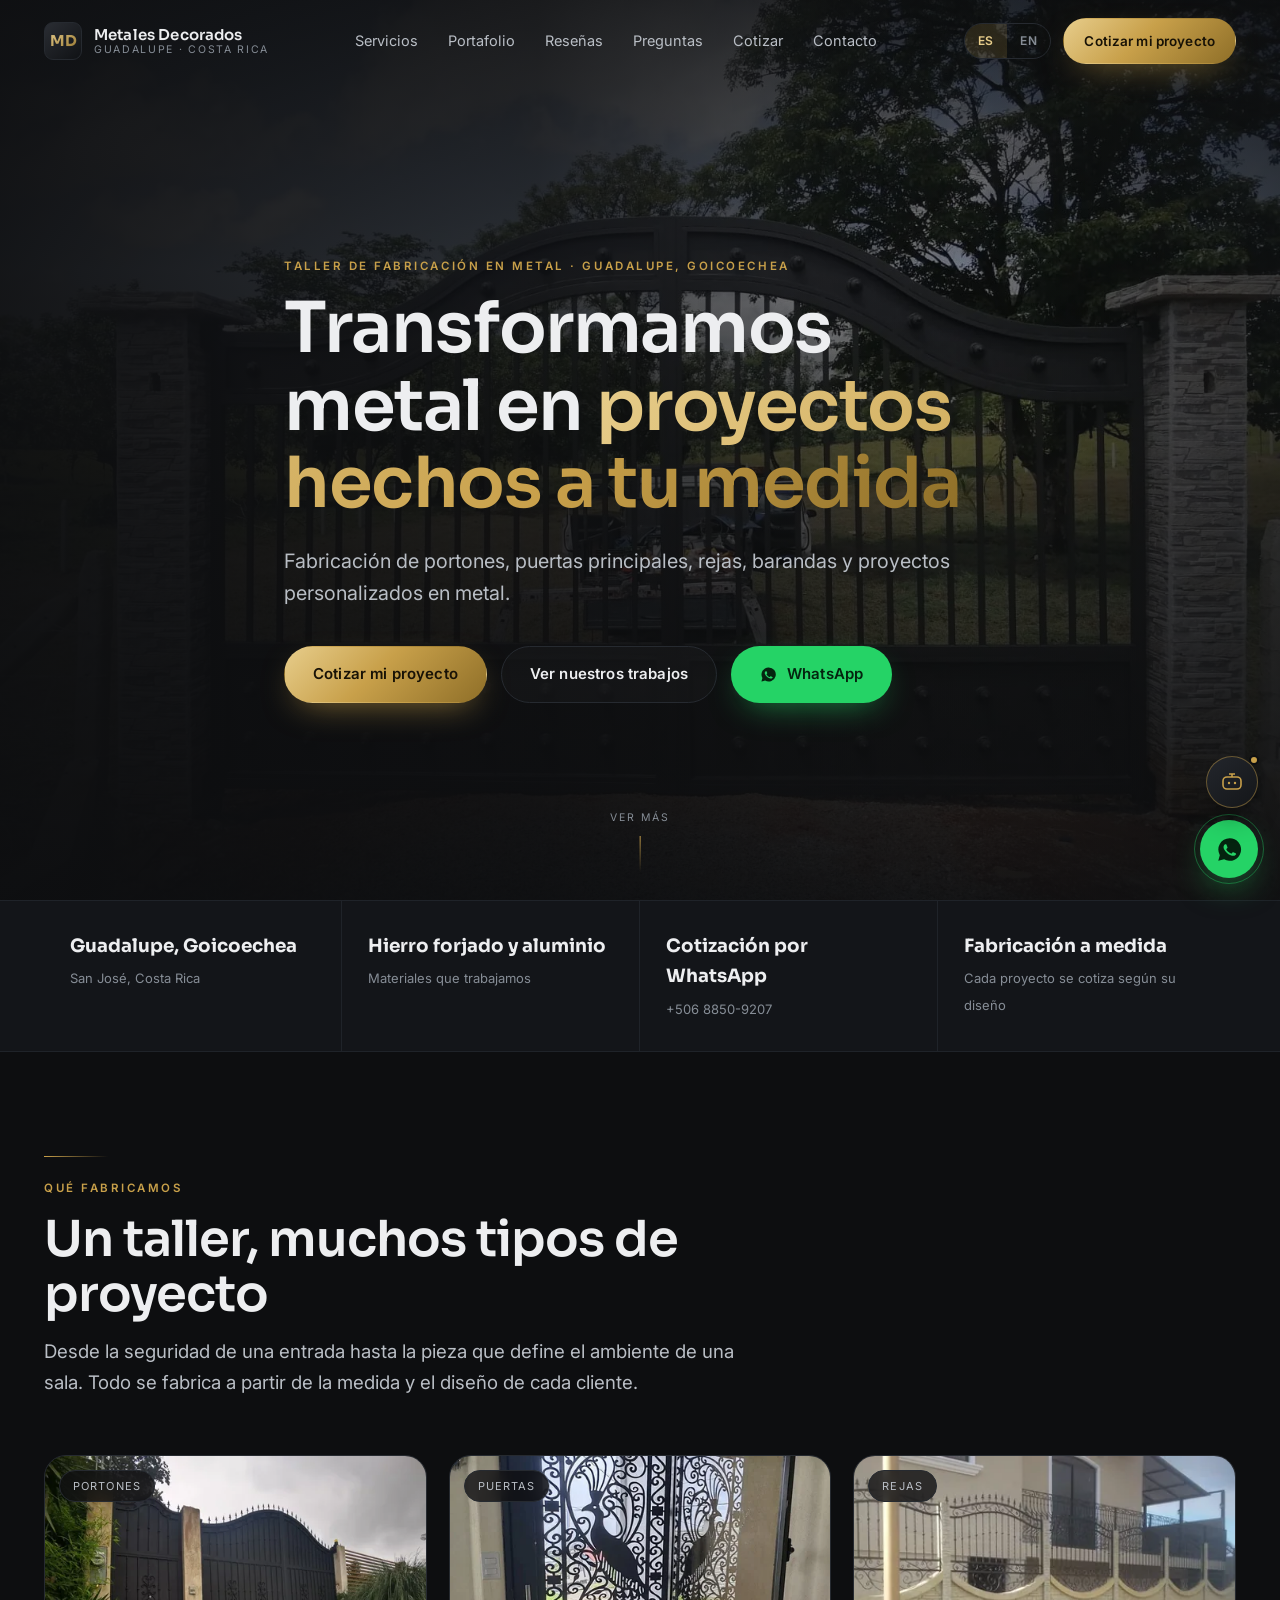
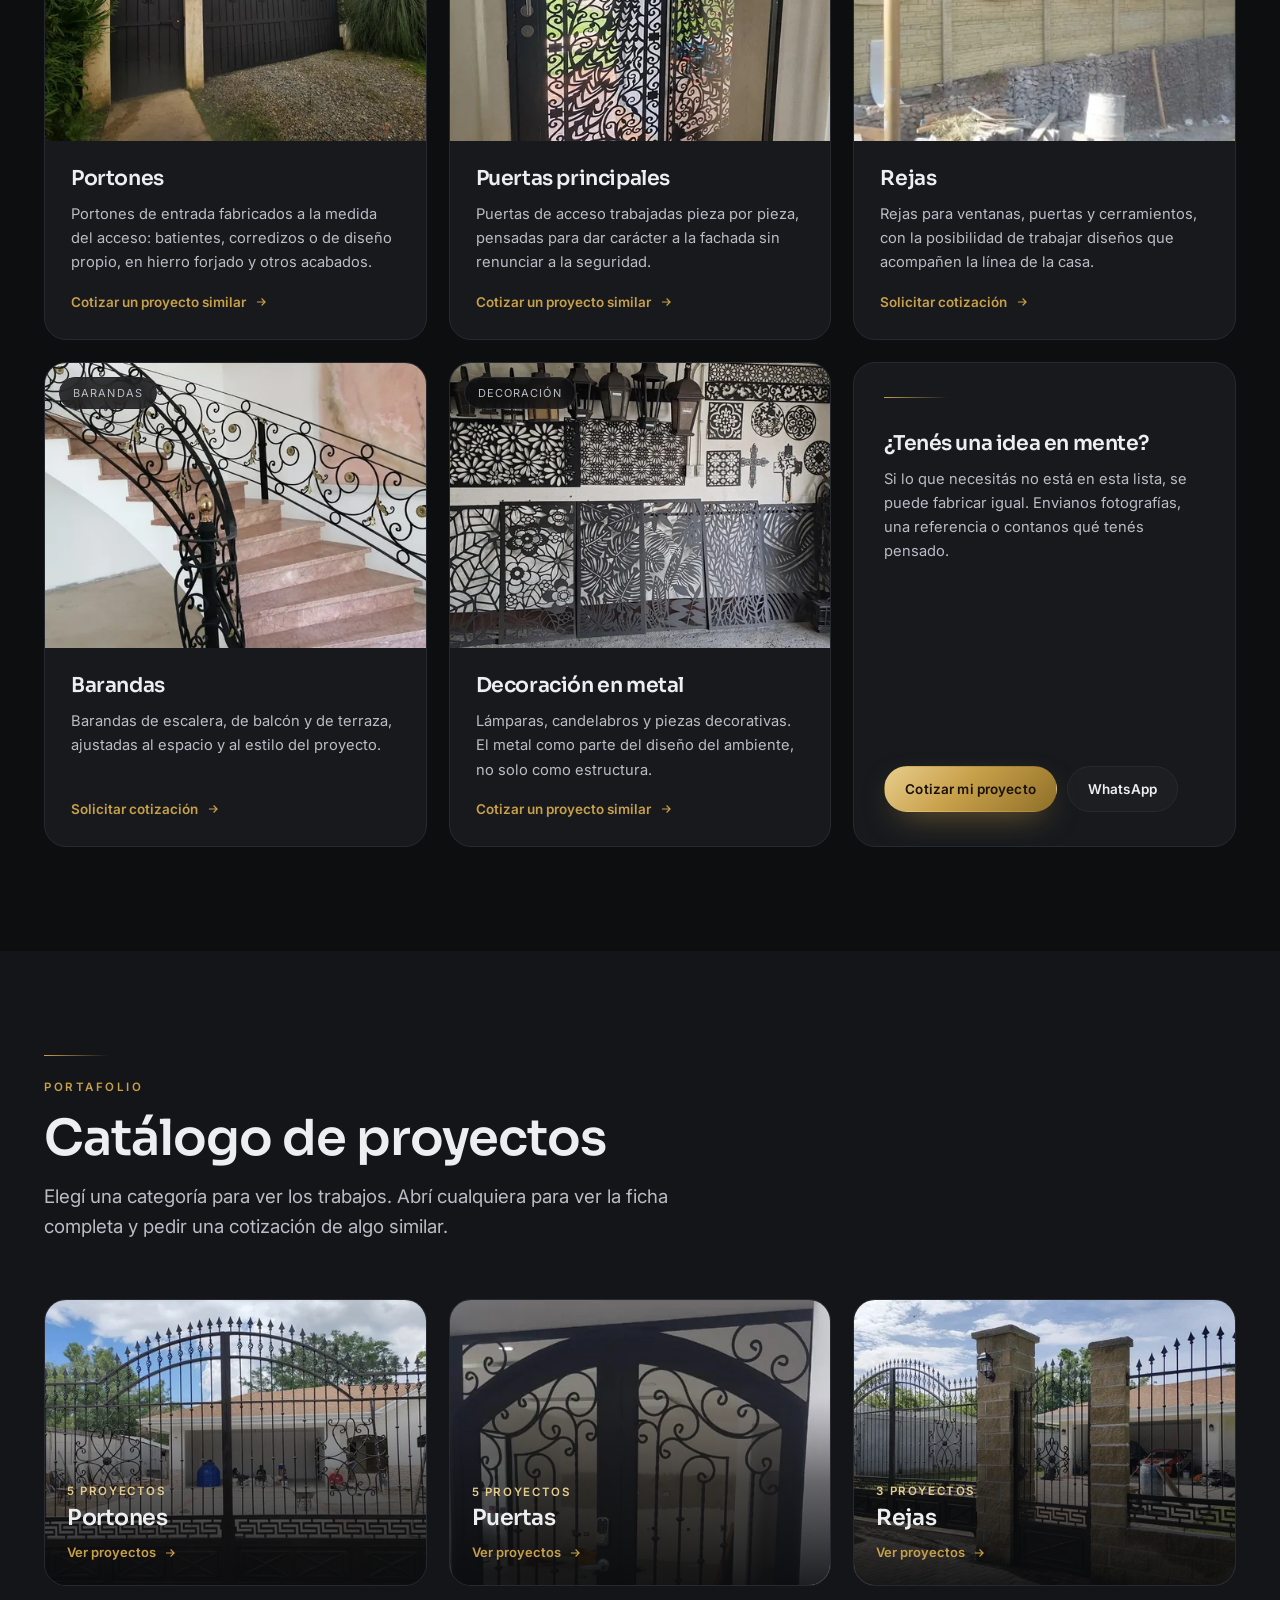
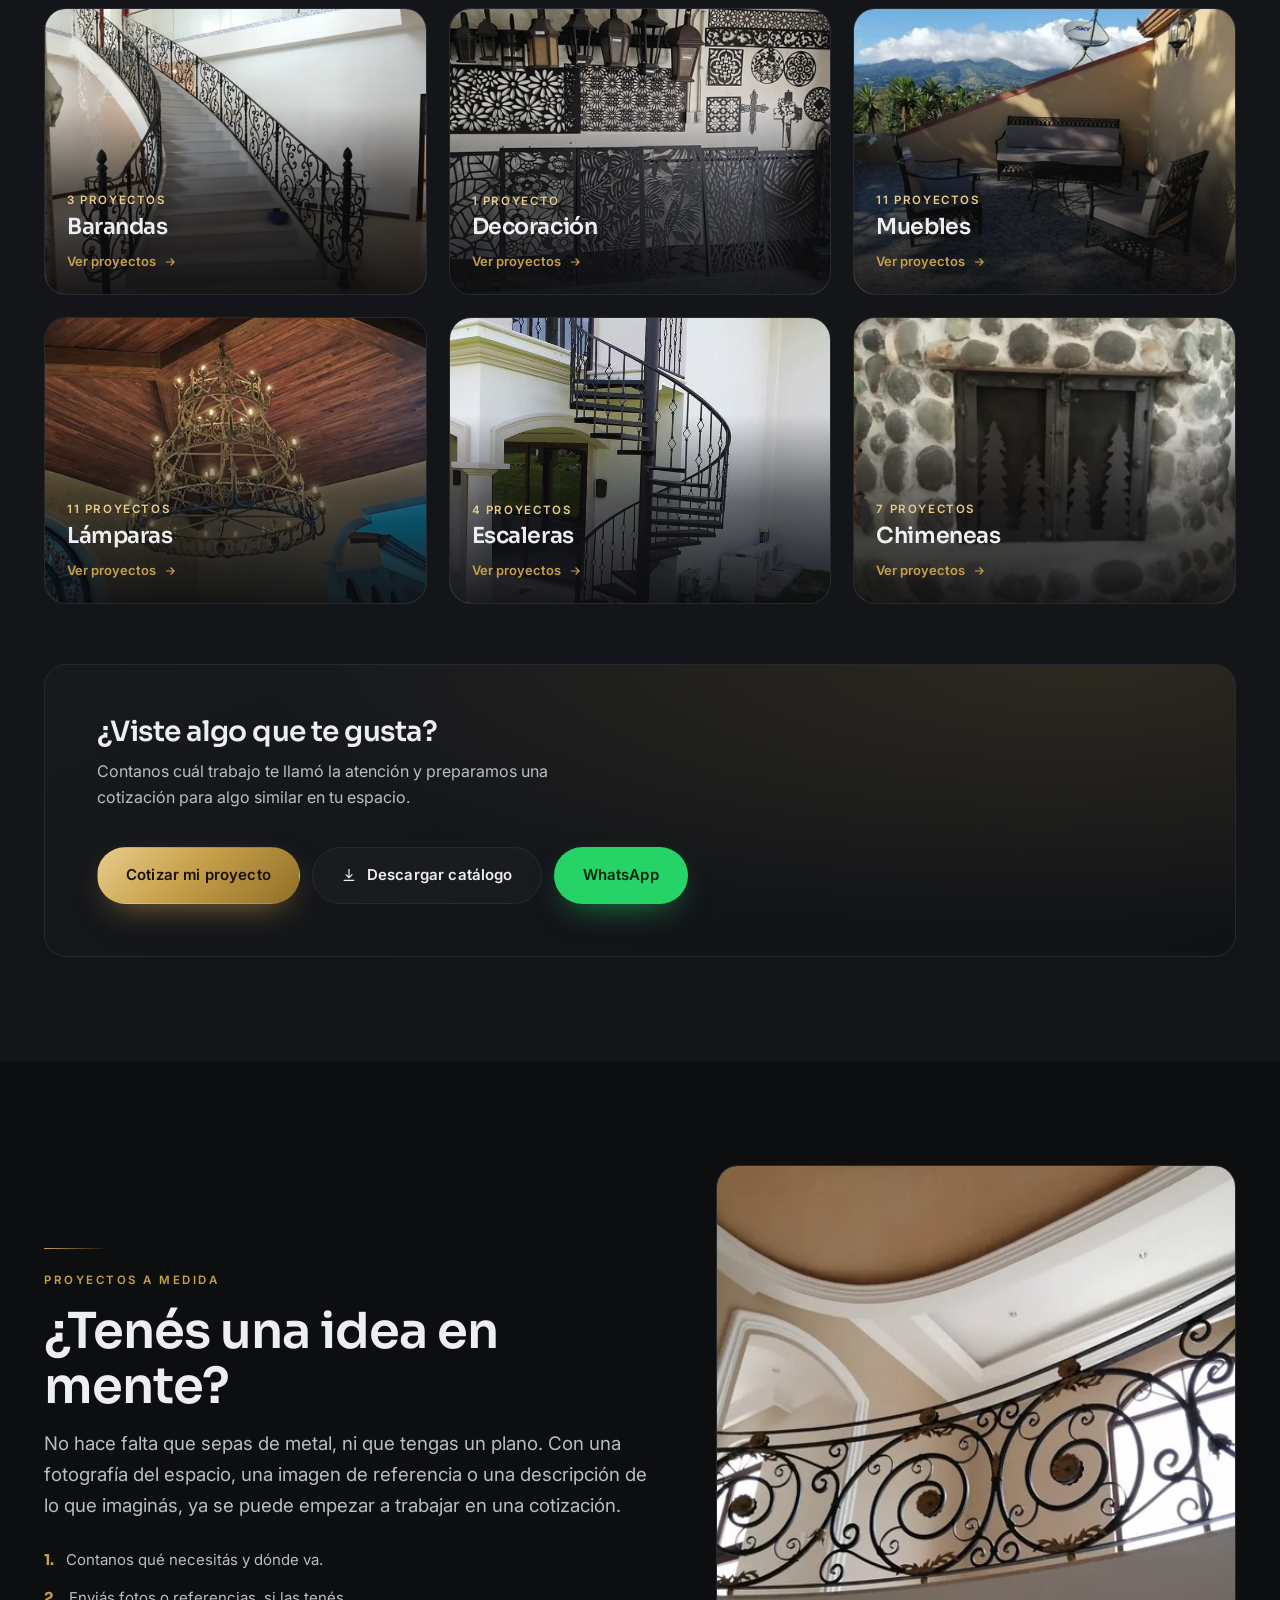
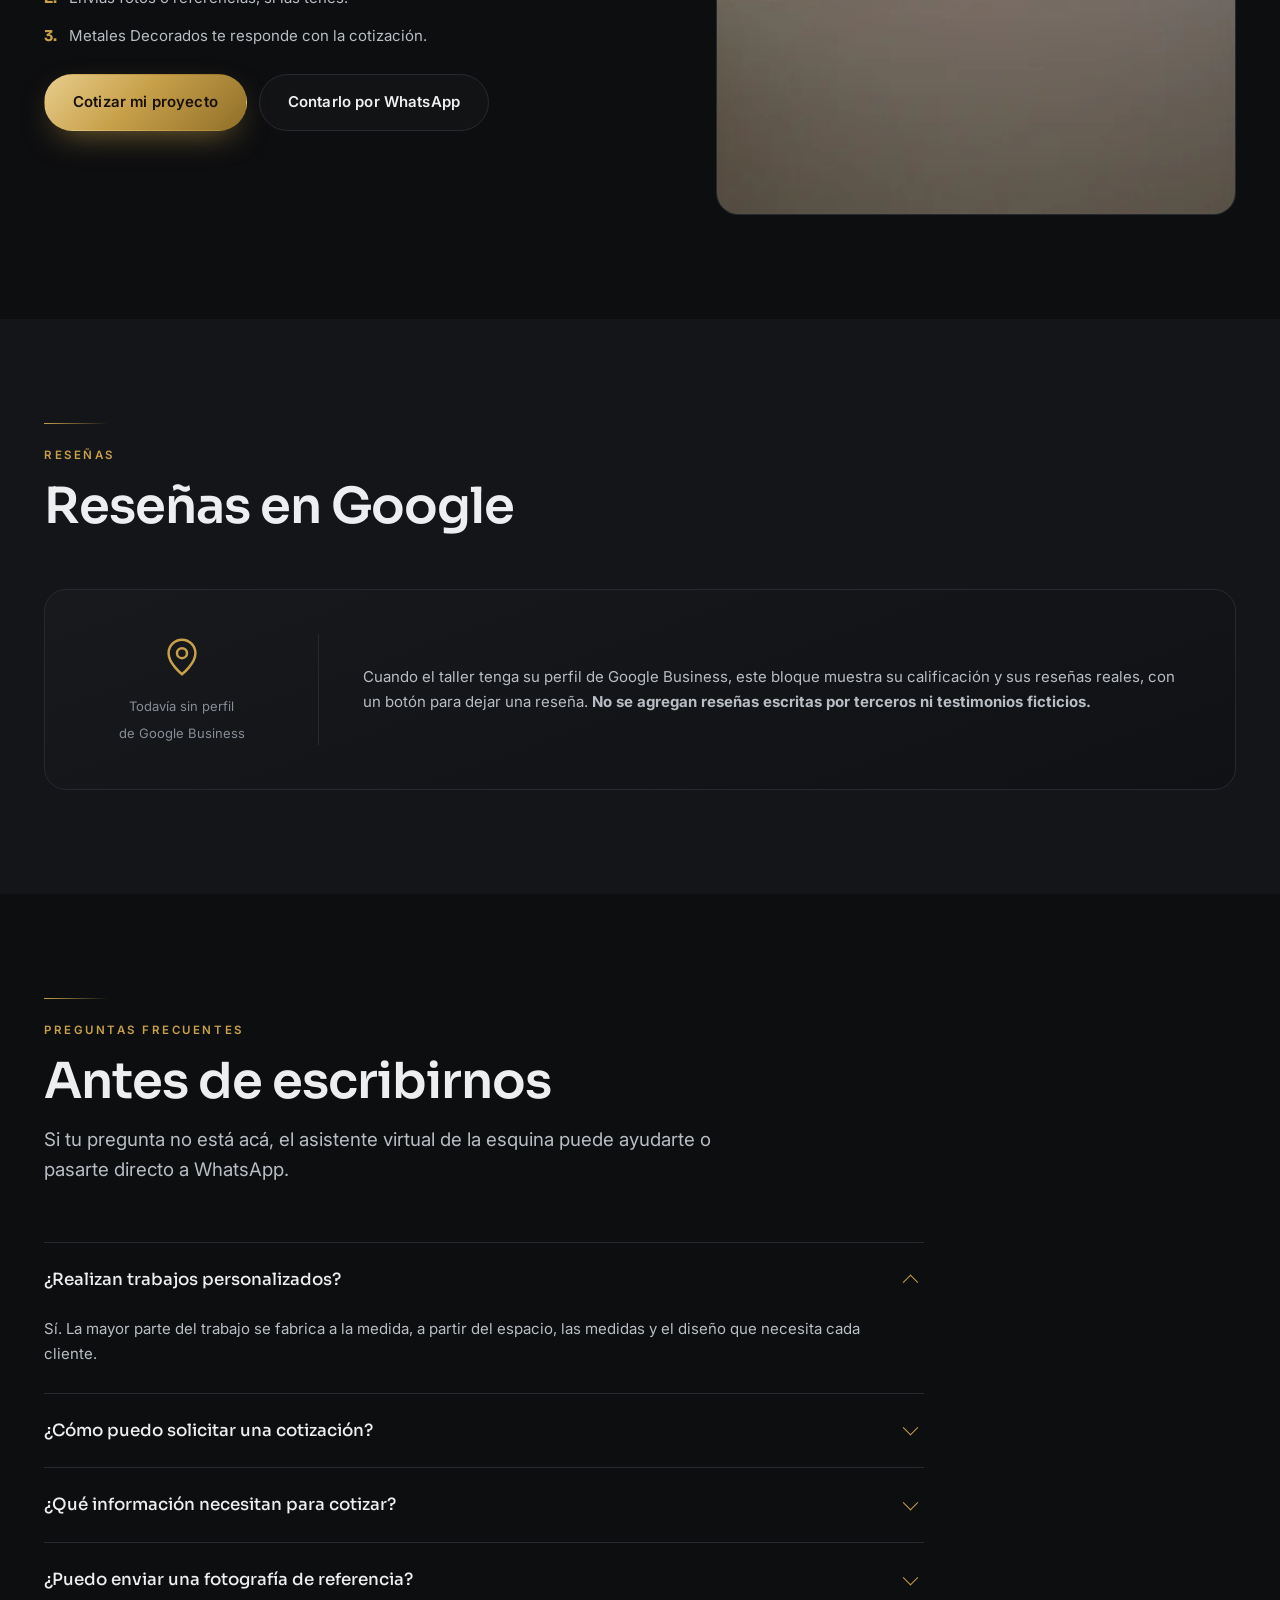
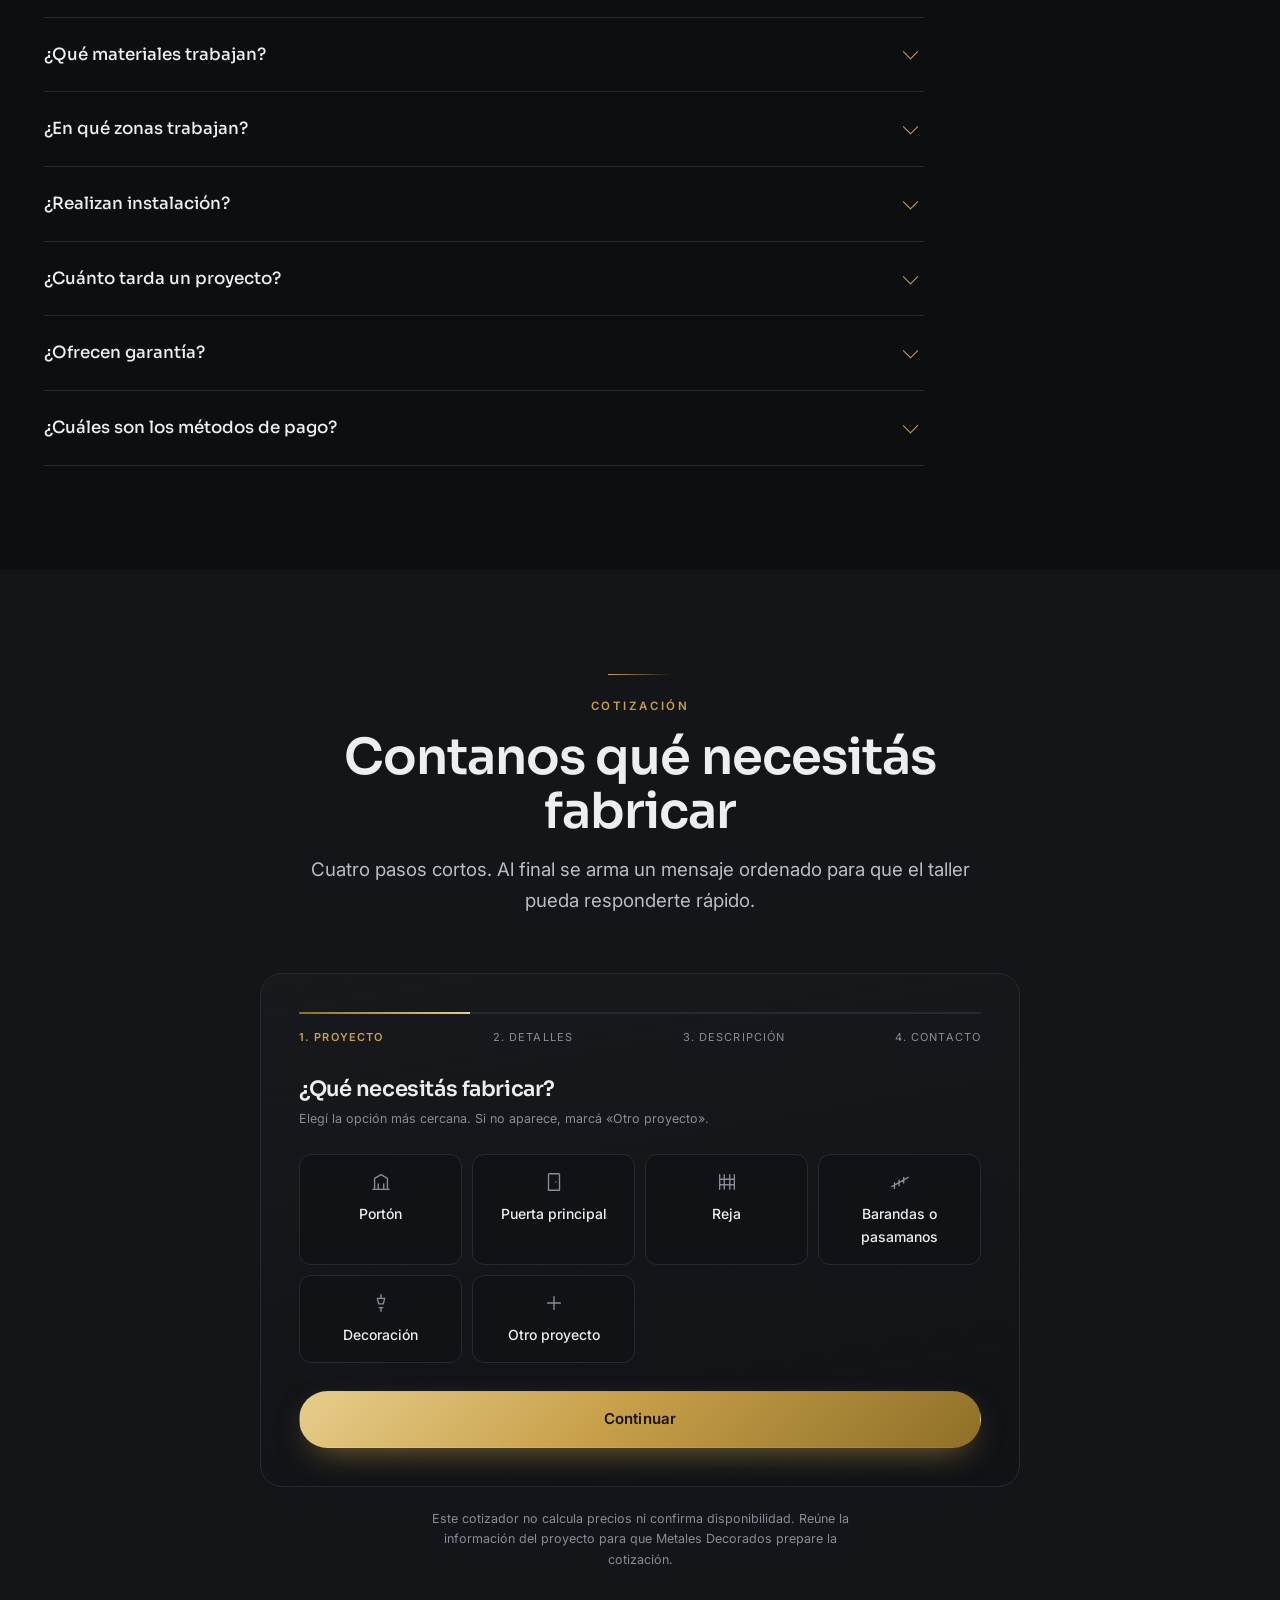
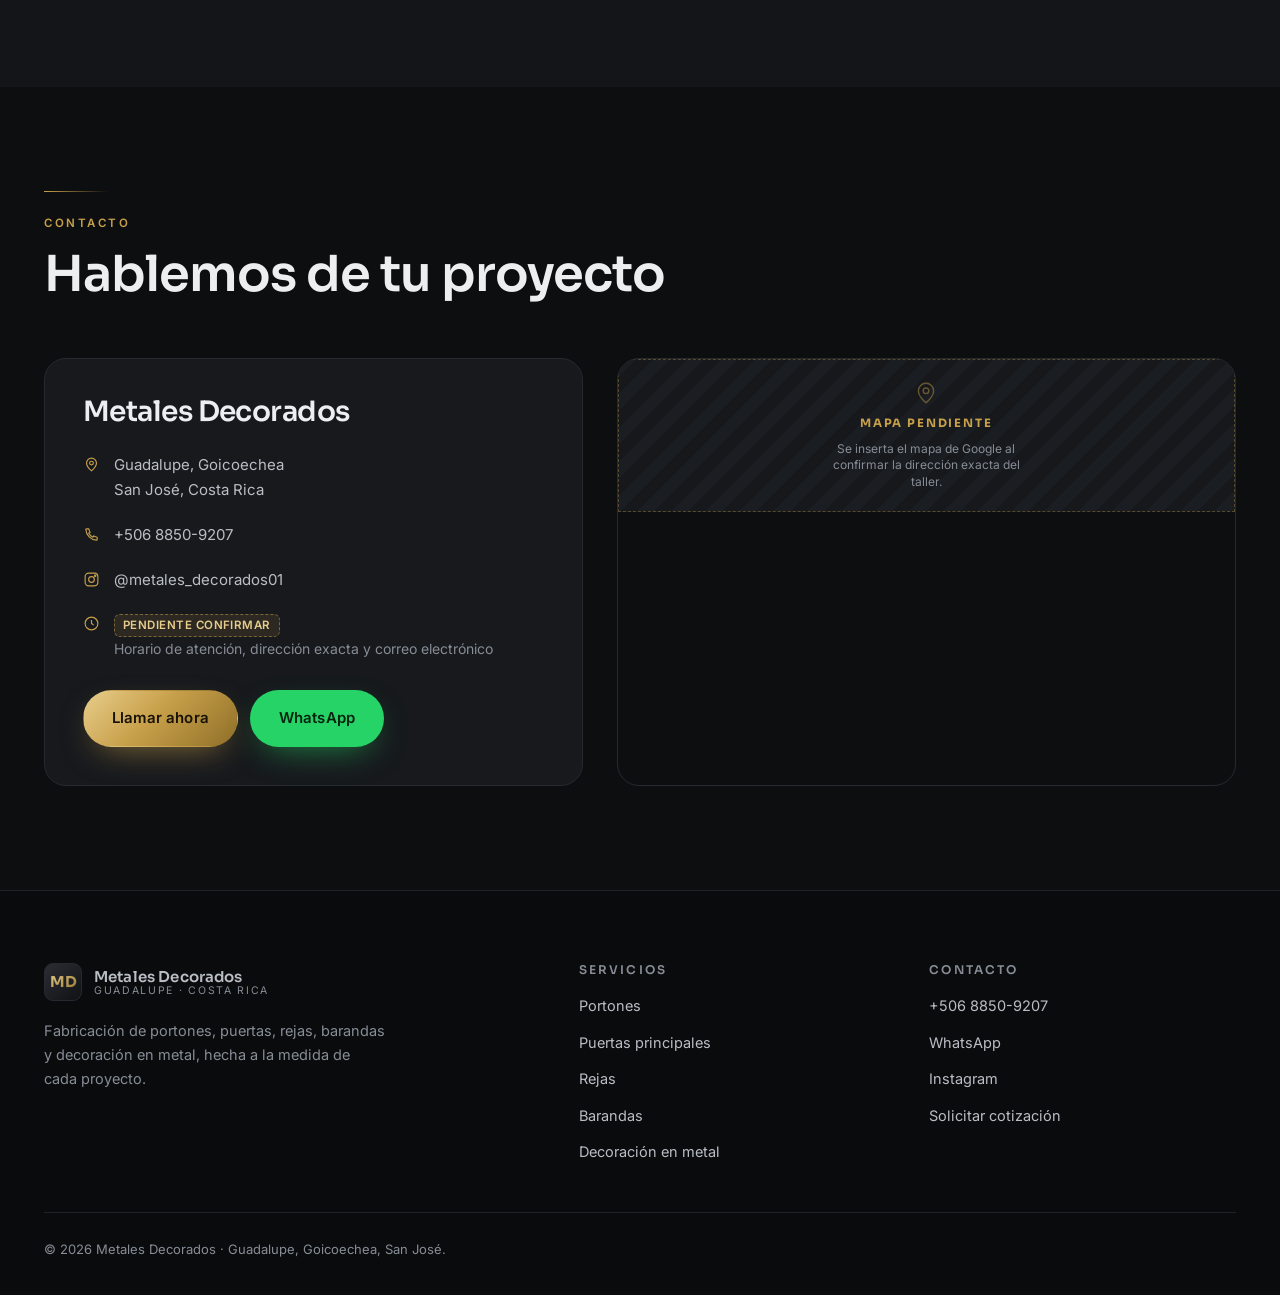
==== commit 07506104: "Catálogo por categorías y fotos más livianas - Al abrir el catálogo solo se ven las categorías (port" ====
--- a/amedida/index.html
+++ b/amedida/index.html
@@ -34,8 +34,8 @@
 <link rel="preconnect" href="https://fonts.googleapis.com">
 <link rel="preconnect" href="https://fonts.gstatic.com" crossorigin>
 <link href="https://fonts.googleapis.com/css2?family=Sora:wght@400;500;600;700&family=Inter:wght@400;500;600&display=swap" rel="stylesheet">
-<link rel="stylesheet" href="css/styles.css?v=navfix1">
-<link rel="stylesheet" href="css/site.css">
+<link rel="stylesheet" href="css/styles.css?v=cat1">
+<link rel="stylesheet" href="css/site.css?v=cat1">
 
 <!-- Datos estructurados. Solo lo confirmado.
      openingHours, priceRange, email y direccion exacta se agregan cuando el
@@ -107,7 +107,11 @@
 <!-- =========================== HERO =========================== -->
 <section class="hero" id="inicio">
   <div class="hero__bg">
-    <img src="img/hero.jpg" alt="Proyecto en metal fabricado por Metales Decorados" data-ph="Fotografía principal — proyecto destacado, horizontal" data-i18n-ph="heroPh">
+    <picture>
+      <source type="image/webp" media="(max-width:960px)" srcset="img/web/hero-1280.webp?v=e1494cb2">
+      <source type="image/webp" srcset="img/web/hero-1600.webp?v=e1494cb2">
+      <img src="img/hero.jpg" alt="Proyecto en metal fabricado por Metales Decorados" fetchpriority="high" decoding="async" data-ph="Fotografía principal — proyecto destacado, horizontal" data-i18n-ph="heroPh">
+    </picture>
   </div>
   <div class="wrap hero__in">
     <p class="eyebrow rv" data-i18n="heroEyebrow">Taller de fabricación en metal · Guadalupe, Goicoechea</p>
@@ -165,7 +169,7 @@
         <p class="muted"><span class="pend" data-i18n="pendCliente">PENDIENTE CONFIRMAR CON CLIENTE</span> <span data-i18n="laserMuted">Materiales, espesores, tamaño máximo de lámina y si el servicio se ofrece a terceros.</span></p>
         <a class="btn btn--primary btn--sm" data-wa="Hola, quisiera consultar por el servicio de corte láser." data-i18n="laserBtn">Consultar</a>
       </div>
-      <div class="laser__media"><img src="img/servicio-laser.jpg" alt="Corte láser" data-ph="Pieza cortada en láser" data-i18n-ph="laserPh"></div>
+      <div class="laser__media"><img src="img/servicio-laser.jpg" alt="Corte láser" loading="lazy" decoding="async" data-ph="Pieza cortada en láser" data-i18n-ph="laserPh"></div>
     </div>
 
   </div>
@@ -178,11 +182,13 @@
       <div class="rule"></div>
       <p class="eyebrow" data-i18n="pf0">Portafolio</p>
       <h2 class="h-lg" data-i18n="pf1">Catálogo de proyectos</h2>
-      <p class="lede" style="margin-top:16px" data-i18n="pf2">Trabajos organizados por tipo. Abrí cualquiera para ver la ficha completa y pedir una cotización de algo similar.</p>
-    </div>
-
-    <div class="filtros rv" id="filtros" role="tablist"><!-- se genera desde js/main.js --></div>
-    <div class="cat" id="cat"><!-- se genera desde js/main.js --></div>
+      <p class="lede" style="margin-top:16px" data-i18n="pf2">Elegí una categoría para ver los trabajos. Abrí cualquiera para ver la ficha completa y pedir una cotización de algo similar.</p>
+    </div>
+
+    <!-- Vista inicial: una portada por categoria. Al elegir una, aparecen sus proyectos. -->
+    <div class="cats" id="cats"><!-- se genera desde js/main.js --></div>
+    <div class="filtros" id="filtros" role="group" hidden><!-- se genera desde js/main.js --></div>
+    <div class="cat" id="cat" hidden><!-- se genera desde js/main.js --></div>
     <p class="cat__vacio" id="cat-vacio" hidden data-i18n="catVacio">No hay proyectos en esta categoría todavía.</p>
 
     <div class="cta-band rv" style="margin-top:60px">
@@ -223,7 +229,10 @@
         </div>
       </div>
       <div class="medida__media rv" data-delay="80">
-        <img src="img/a-medida.jpg" alt="Proceso de fabricación en el taller" data-ph="Foto del taller o del proceso de fabricación — vertical" data-i18n-ph="medidaPh">
+        <picture>
+          <source type="image/webp" srcset="img/web/a-medida-480.webp?v=ccdf1bb6 480w, img/web/a-medida-960.webp?v=ccdf1bb6 960w" sizes="(max-width:900px) 100vw, 480px">
+          <img src="img/a-medida.jpg" alt="Proceso de fabricación en el taller" loading="lazy" decoding="async" data-ph="Foto del taller o del proceso de fabricación — vertical" data-i18n-ph="medidaPh">
+        </picture>
       </div>
     </div>
   </div>
@@ -436,8 +445,9 @@
   </div>
 </div>
 
-<script src="js/core.js?v=i18n5"></script>
-<script src="js/main.js?v=i18n5"></script>
+<script src="js/core.js?v=cat1"></script>
+<script src="js/fotos-web.js?v=cat1"></script>
+<script src="js/main.js?v=cat1"></script>
 <script src="js/cotizador.js?v=i18n5"></script>
 <script src="js/chatbot.js?v=i18n5"></script>
 </body>
--- a/amedida/css/styles.css
+++ b/amedida/css/styles.css
@@ -232,6 +232,10 @@
   padding:6px 13px; font-size:11px; letter-spacing:.1em; text-transform:uppercase; color:var(--tx-2);
 }
 
+/* <picture> (fotos livianas en WebP) no debe cambiar el diseno: la <img> sigue
+   comportandose como hija directa de su contenedor */
+picture{ display:contents; }
+
 /* ---------- Placeholders de fotografia ---------- */
 .ph{
   position:absolute; inset:0;
--- a/amedida/css/site.css
+++ b/amedida/css/site.css
@@ -31,10 +31,10 @@
 .laser__media img{ width:100%; height:100%; object-fit:cover; }
 
 /* ---------- Filtros del catalogo ---------- */
-.filtros{ display:flex; flex-wrap:wrap; gap:9px; margin-bottom:30px; }
+.filtros{ display:flex; flex-wrap:wrap; gap:8px; margin-bottom:30px; }
 .filtro{
   border:1px solid var(--line); background:rgba(255,255,255,.02); color:var(--tx-2);
-  border-radius:100px; padding:9px 19px; font-size:13.5px; font-weight:500;
+  border-radius:100px; padding:9px 15px; font-size:13.5px; font-weight:500;
   transition:.3s var(--ease);
 }
 .filtro:hover{ border-color:rgba(200,160,74,.5); color:var(--tx); }
@@ -43,6 +43,64 @@
   border-color:transparent; color:#181206;
 }
 .filtro span{ opacity:.6; font-size:11.5px; margin-left:5px; }
+
+/* Boton para volver a la vista de categorias */
+.filtro--back{
+  display:inline-flex; align-items:center; gap:7px;
+  border-color:rgba(200,160,74,.4); color:var(--brass-hi);
+}
+.filtro--back svg{ transition:transform .3s var(--ease); }
+.filtro--back:hover svg{ transform:translateX(-3px); }
+/* En celular los botones van en una sola fila deslizable en vez de ocupar varias lineas */
+@media (max-width:600px){
+  .filtros{
+    flex-wrap:nowrap; overflow-x:auto; margin-inline:-24px; padding:0 24px 8px;
+    scrollbar-width:none; -webkit-overflow-scrolling:touch;
+  }
+  .filtros::-webkit-scrollbar{ display:none; }
+  .filtro{ flex:0 0 auto; white-space:nowrap; }
+}
+
+/* ---------- Categorias del catalogo (vista inicial) ---------- */
+.cats{ display:grid; grid-template-columns:repeat(3,1fr); gap:22px; }
+@media (max-width:960px){
+  .cats{ grid-template-columns:repeat(2,1fr); }
+  .catcard:last-child:nth-child(odd){ grid-column:1 / -1; aspect-ratio:2.4/1; }
+}
+@media (max-width:600px){ .cats{ gap:12px; } }
+
+.catcard{
+  position:relative; display:block; width:100%; padding:0; text-align:left; cursor:pointer;
+  aspect-ratio:4/3; overflow:hidden; isolation:isolate;
+  border:1px solid var(--line); border-radius:var(--radius-lg); background:var(--panel);
+  transition:transform .5s var(--ease), border-color .4s, box-shadow .5s, opacity .4s;
+}
+.catcard:hover{ transform:translateY(-6px); border-color:rgba(200,160,74,.45); box-shadow:var(--shadow); }
+.catcard__media{ position:absolute; inset:0; background:var(--panel-2); }
+.catcard__media img{ width:100%; height:100%; object-fit:cover; transition:transform .9s var(--ease); }
+.catcard:hover .catcard__media img{ transform:scale(1.06); }
+/* Degradado para que el texto se lea sobre cualquier foto */
+.catcard::after{
+  content:""; position:absolute; inset:0; z-index:1; pointer-events:none;
+  background:linear-gradient(to top, rgba(10,11,13,.9) 0%, rgba(10,11,13,.55) 36%, rgba(10,11,13,0) 66%);
+}
+.catcard__body{
+  position:absolute; left:0; right:0; bottom:0; z-index:2;
+  padding:20px 22px 22px; display:flex; flex-direction:column; gap:4px;
+}
+.catcard__n{ font-size:11.5px; letter-spacing:.14em; text-transform:uppercase; color:var(--brass-hi); font-weight:600; }
+.catcard__body h3{ font-size:1.38rem; line-height:1.15; }
+.catcard__ver{ display:inline-flex; align-items:center; gap:7px; margin-top:7px; color:var(--brass); font-size:13px; font-weight:600; }
+.catcard__ver svg{ transition:transform .35s var(--ease); }
+.catcard:hover .catcard__ver svg{ transform:translateX(5px); }
+@media (max-width:600px){
+  .catcard{ aspect-ratio:1/1; border-radius:16px; }
+  .catcard:last-child:nth-child(odd){ aspect-ratio:2/1; }
+  .catcard__body{ padding:12px 14px 14px; }
+  .catcard__n{ font-size:10px; letter-spacing:.1em; }
+  .catcard__body h3{ font-size:1.02rem; }
+  .catcard__ver{ display:none; }
+}
 
 /* ---------- Rejilla del catalogo ---------- */
 .cat{ display:grid; grid-template-columns:repeat(3,1fr); gap:22px; }
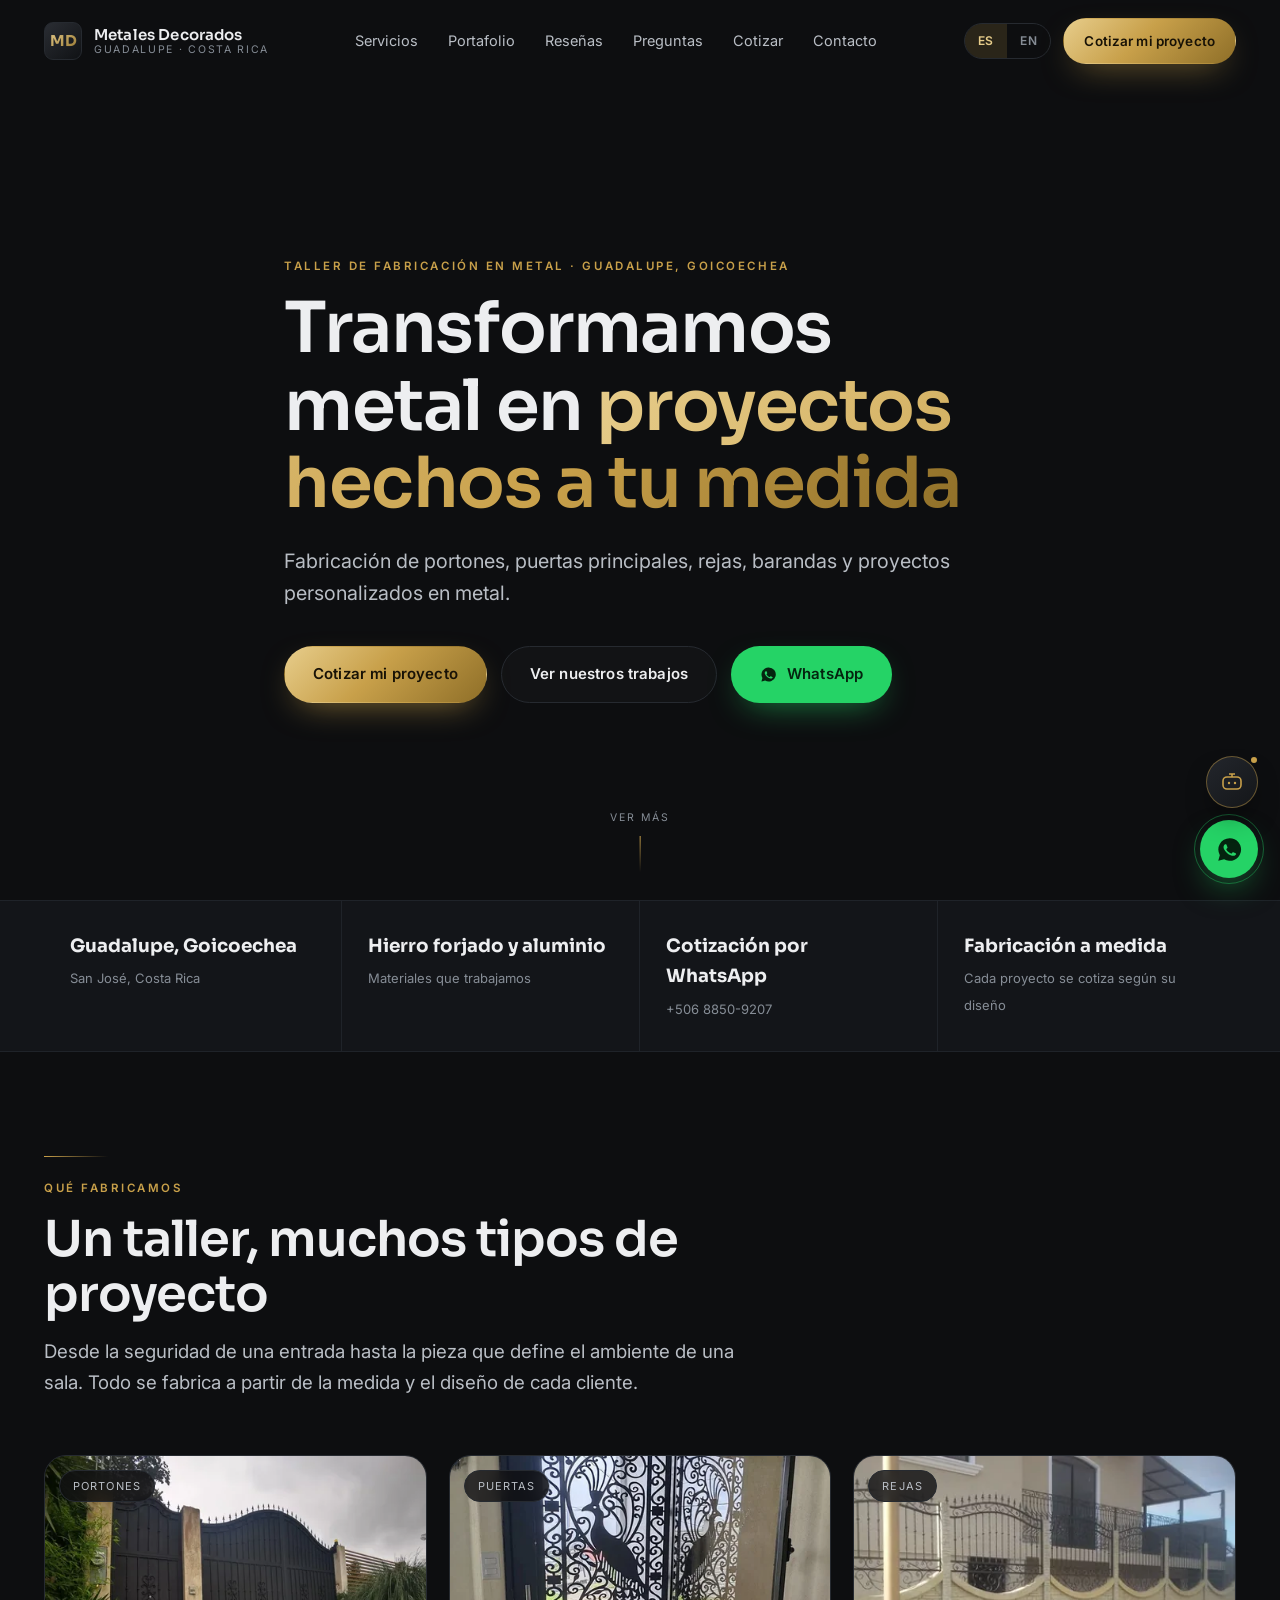
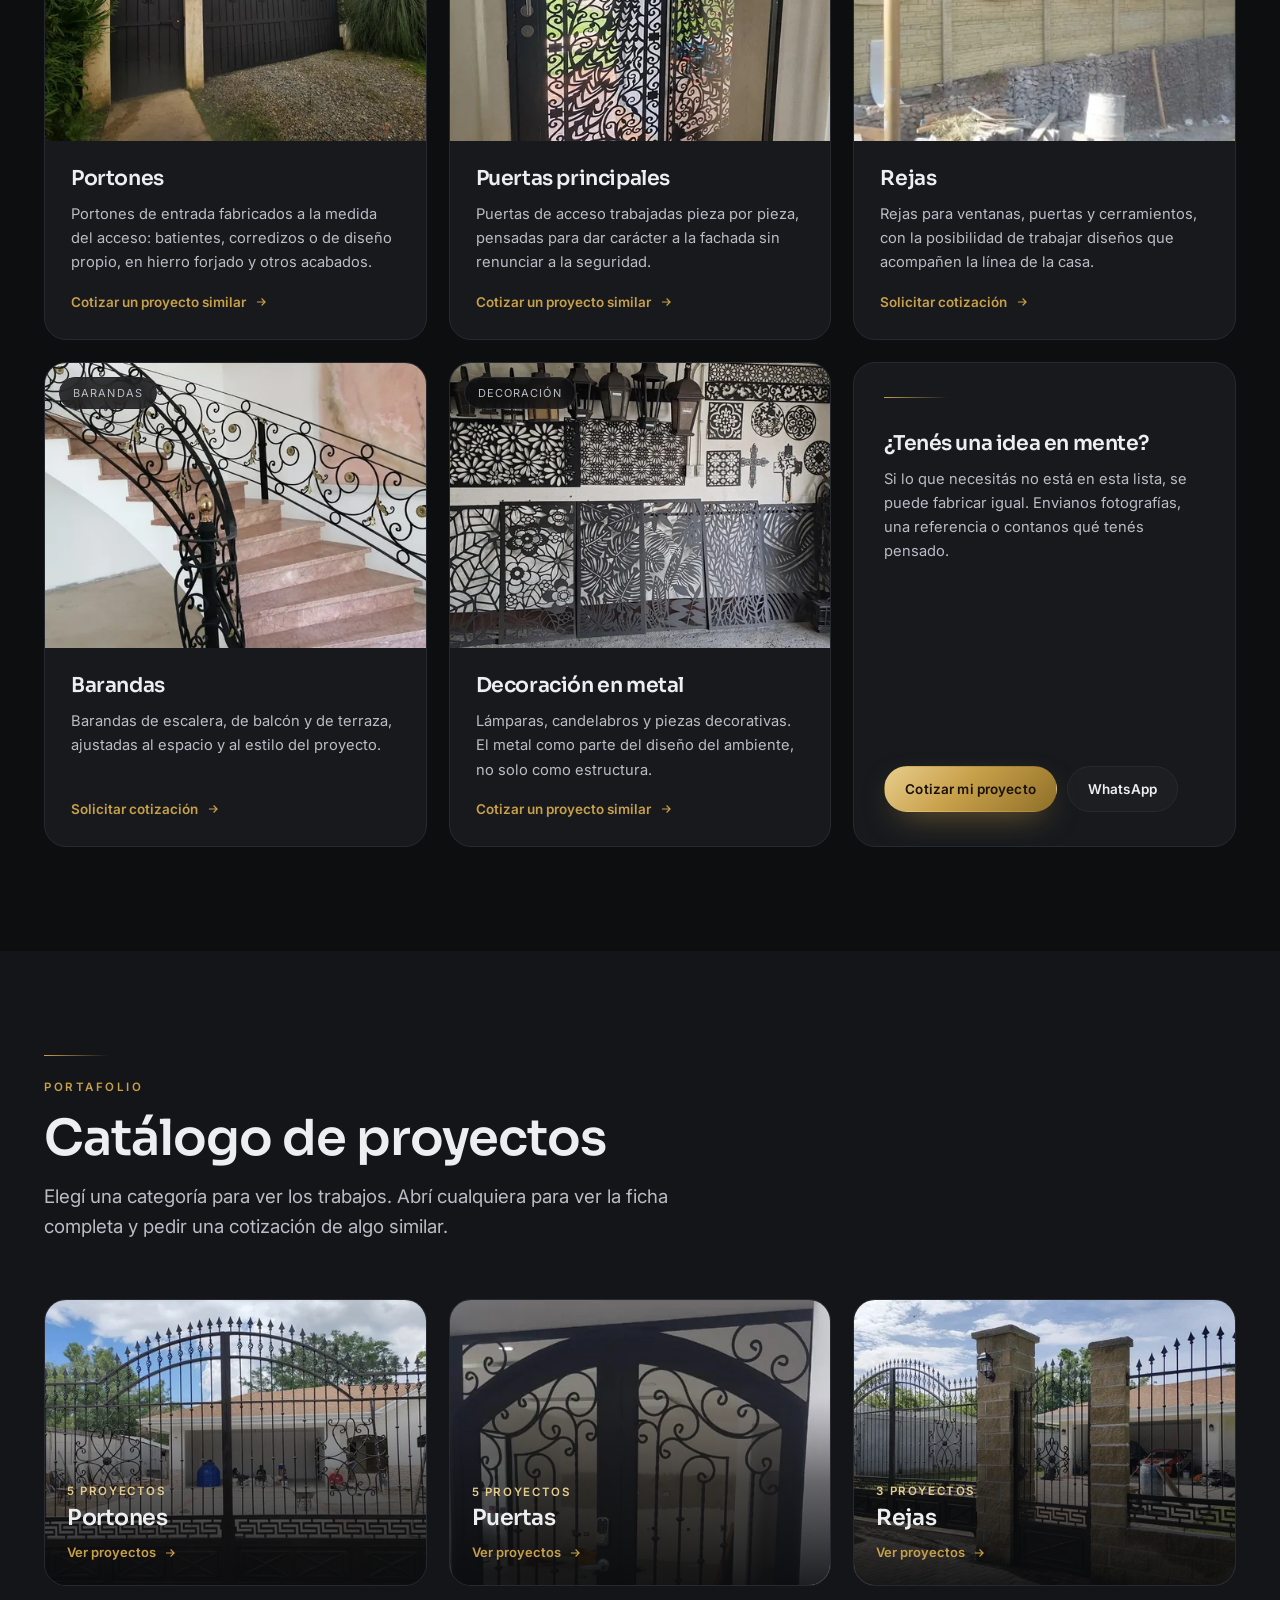
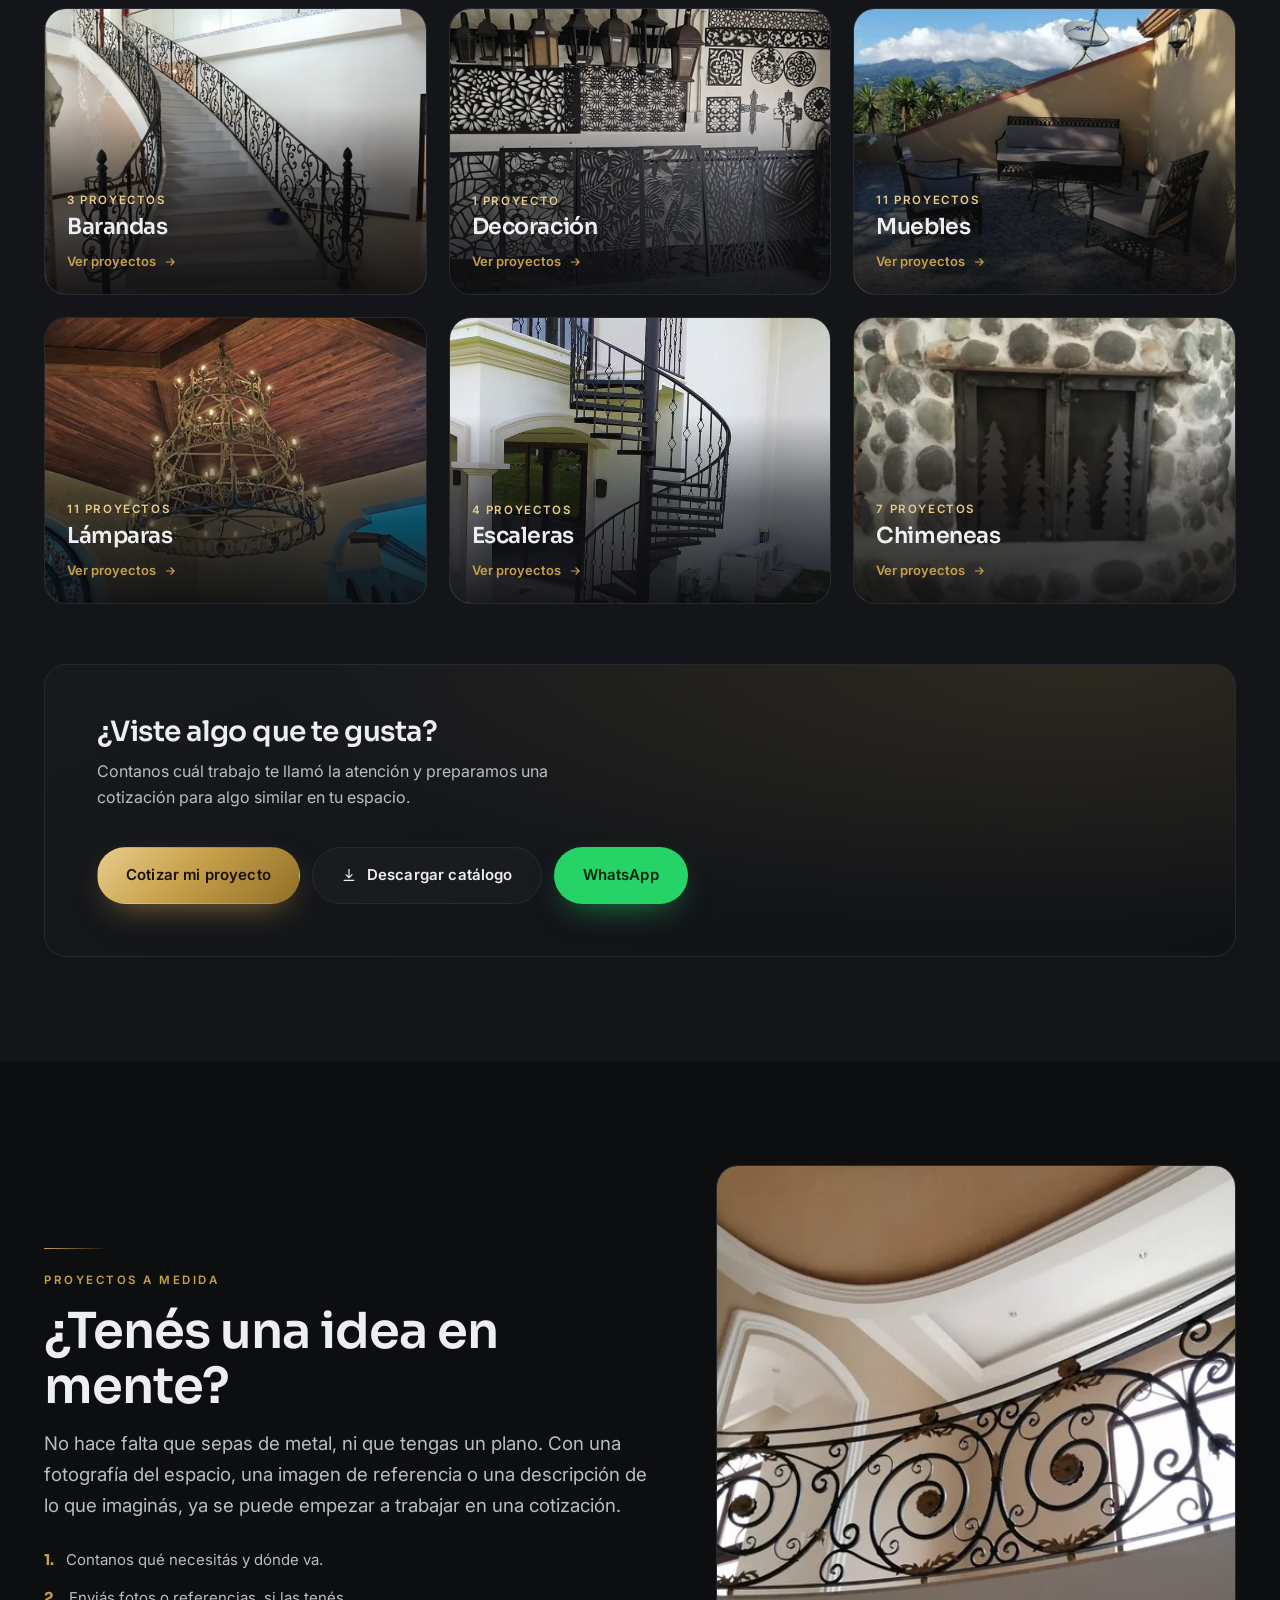
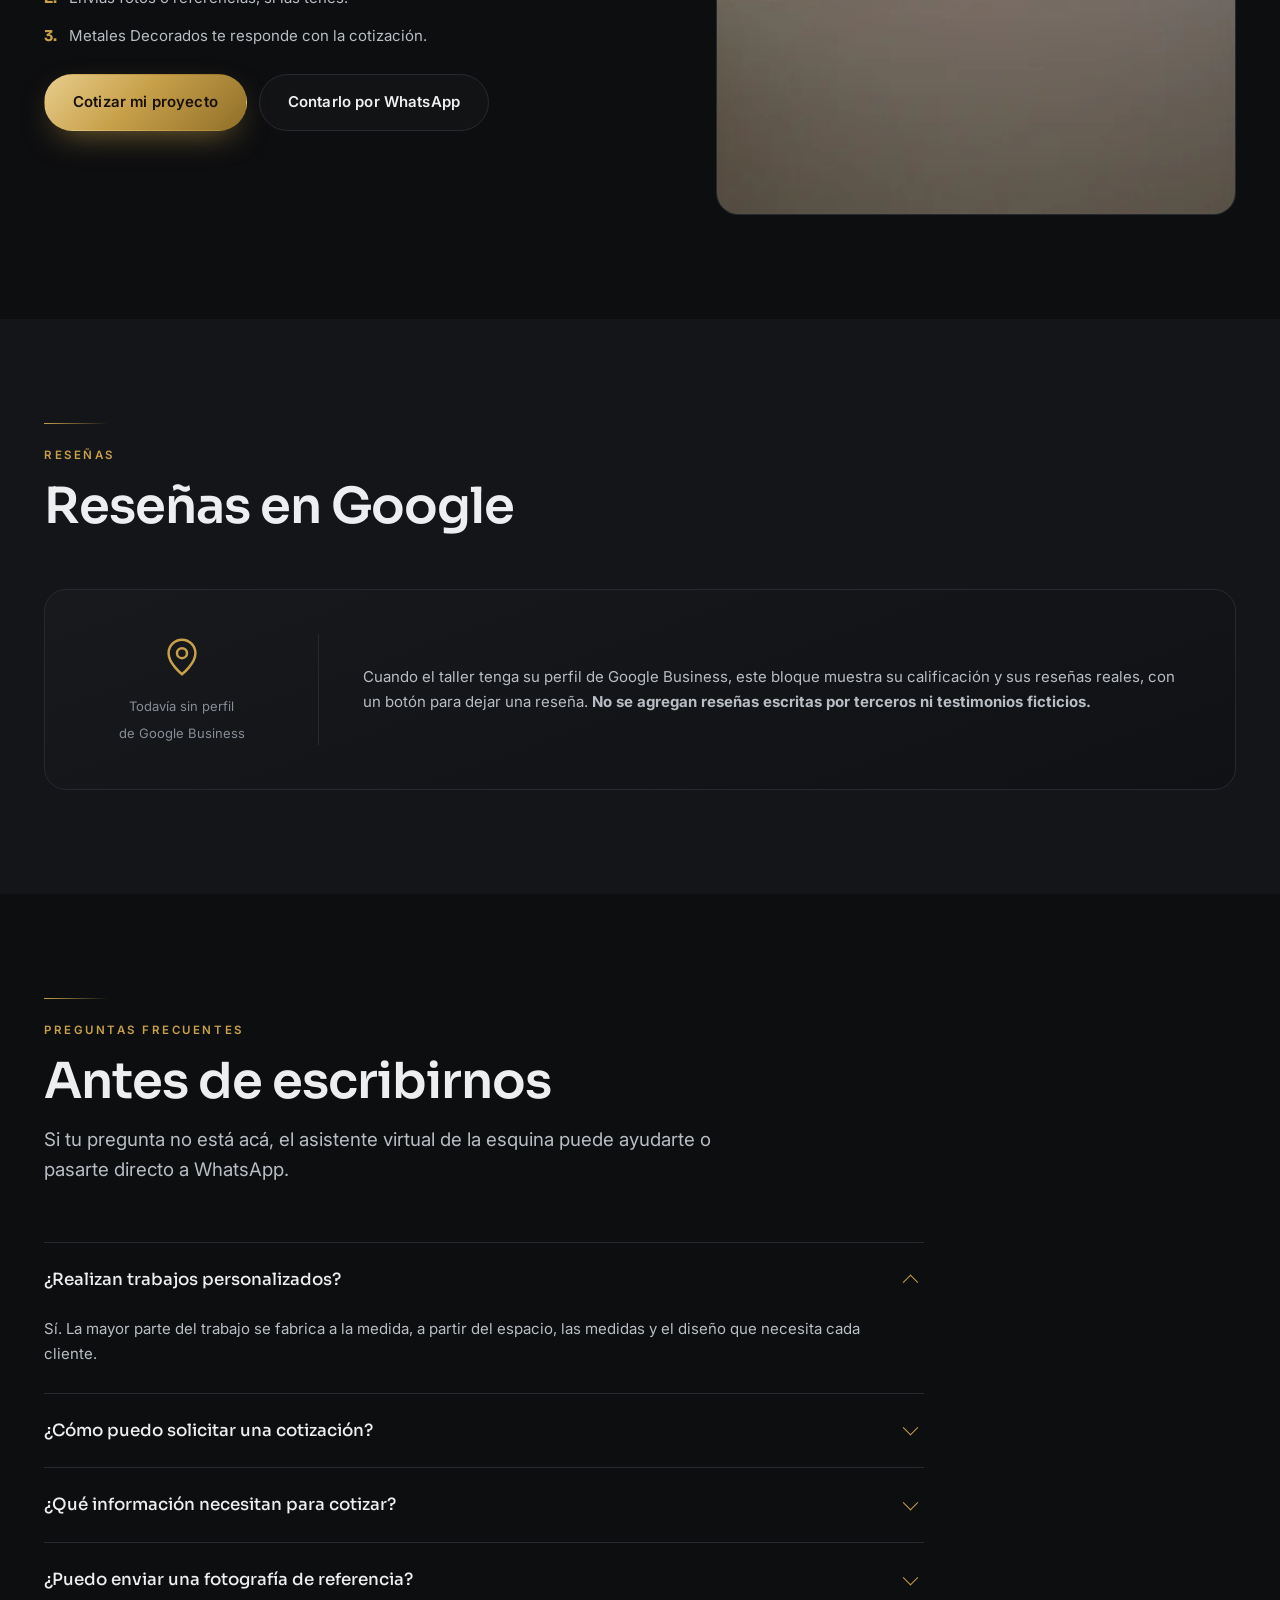
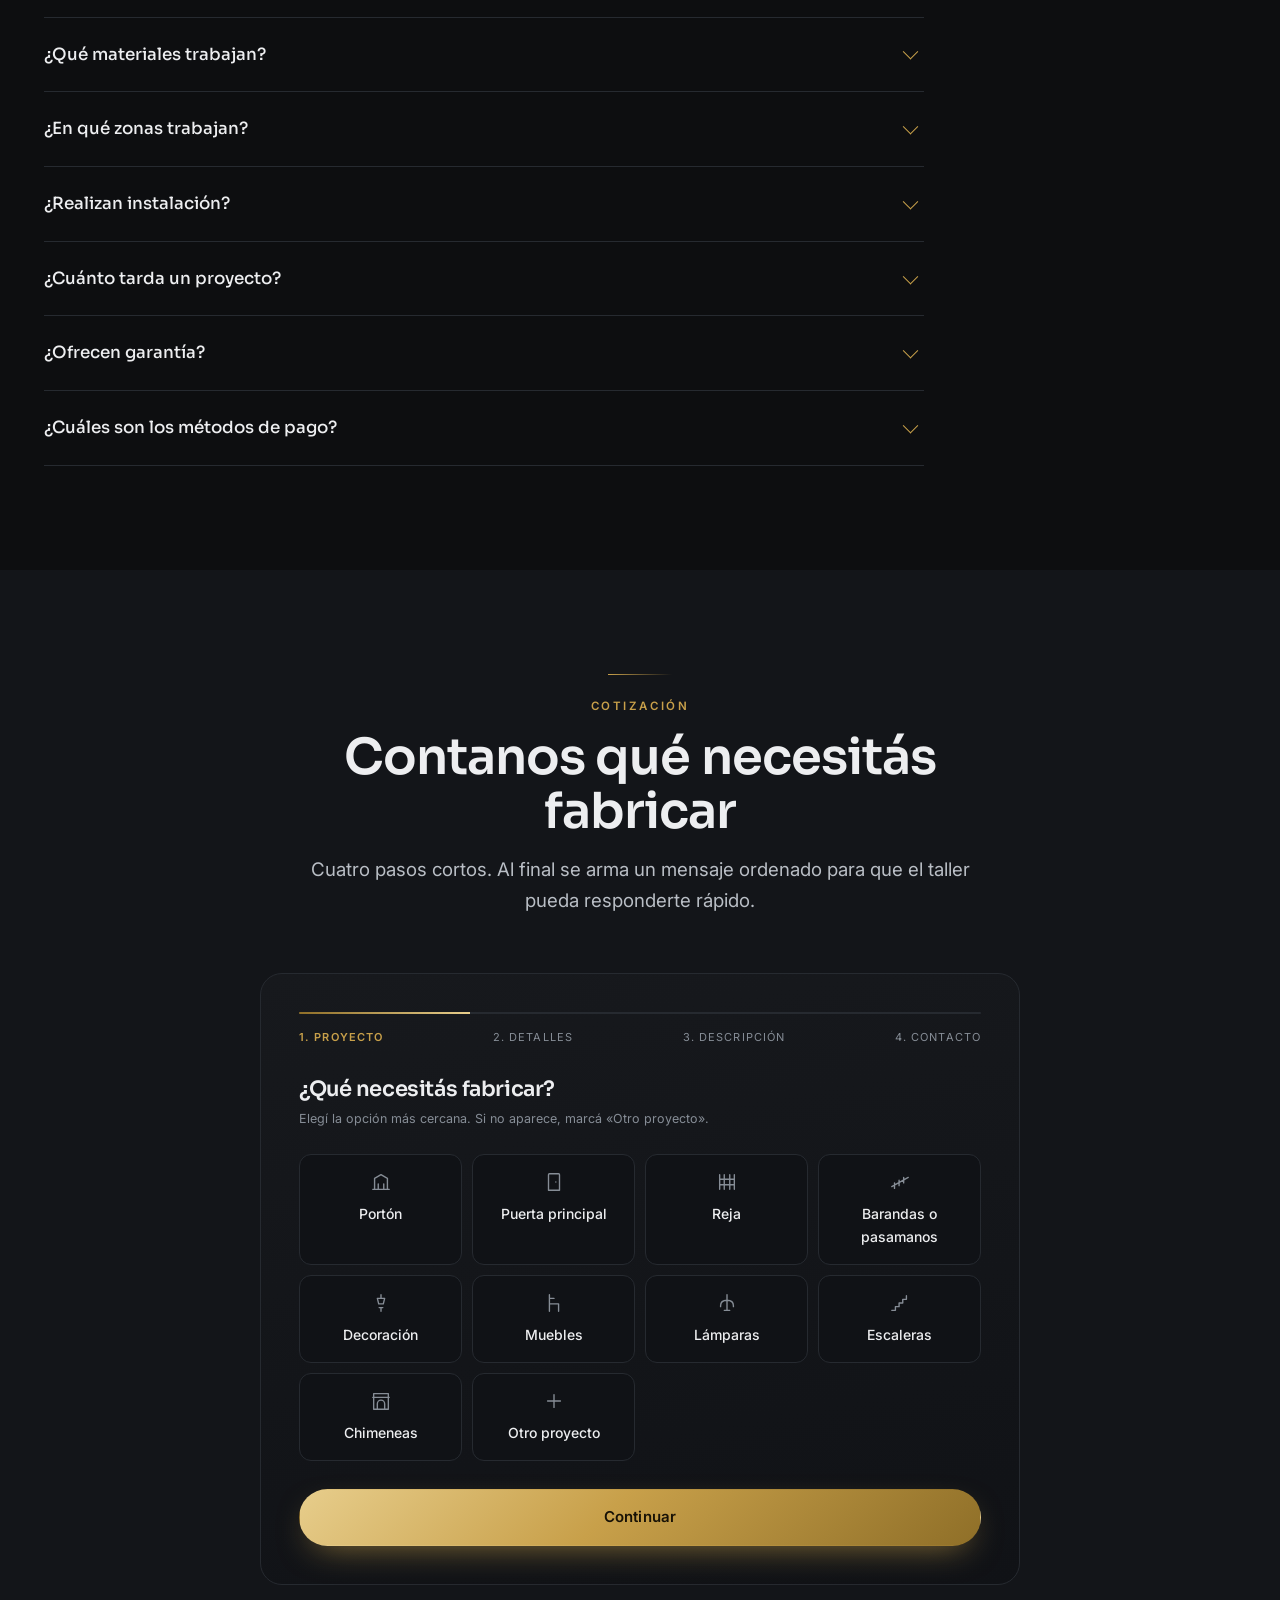
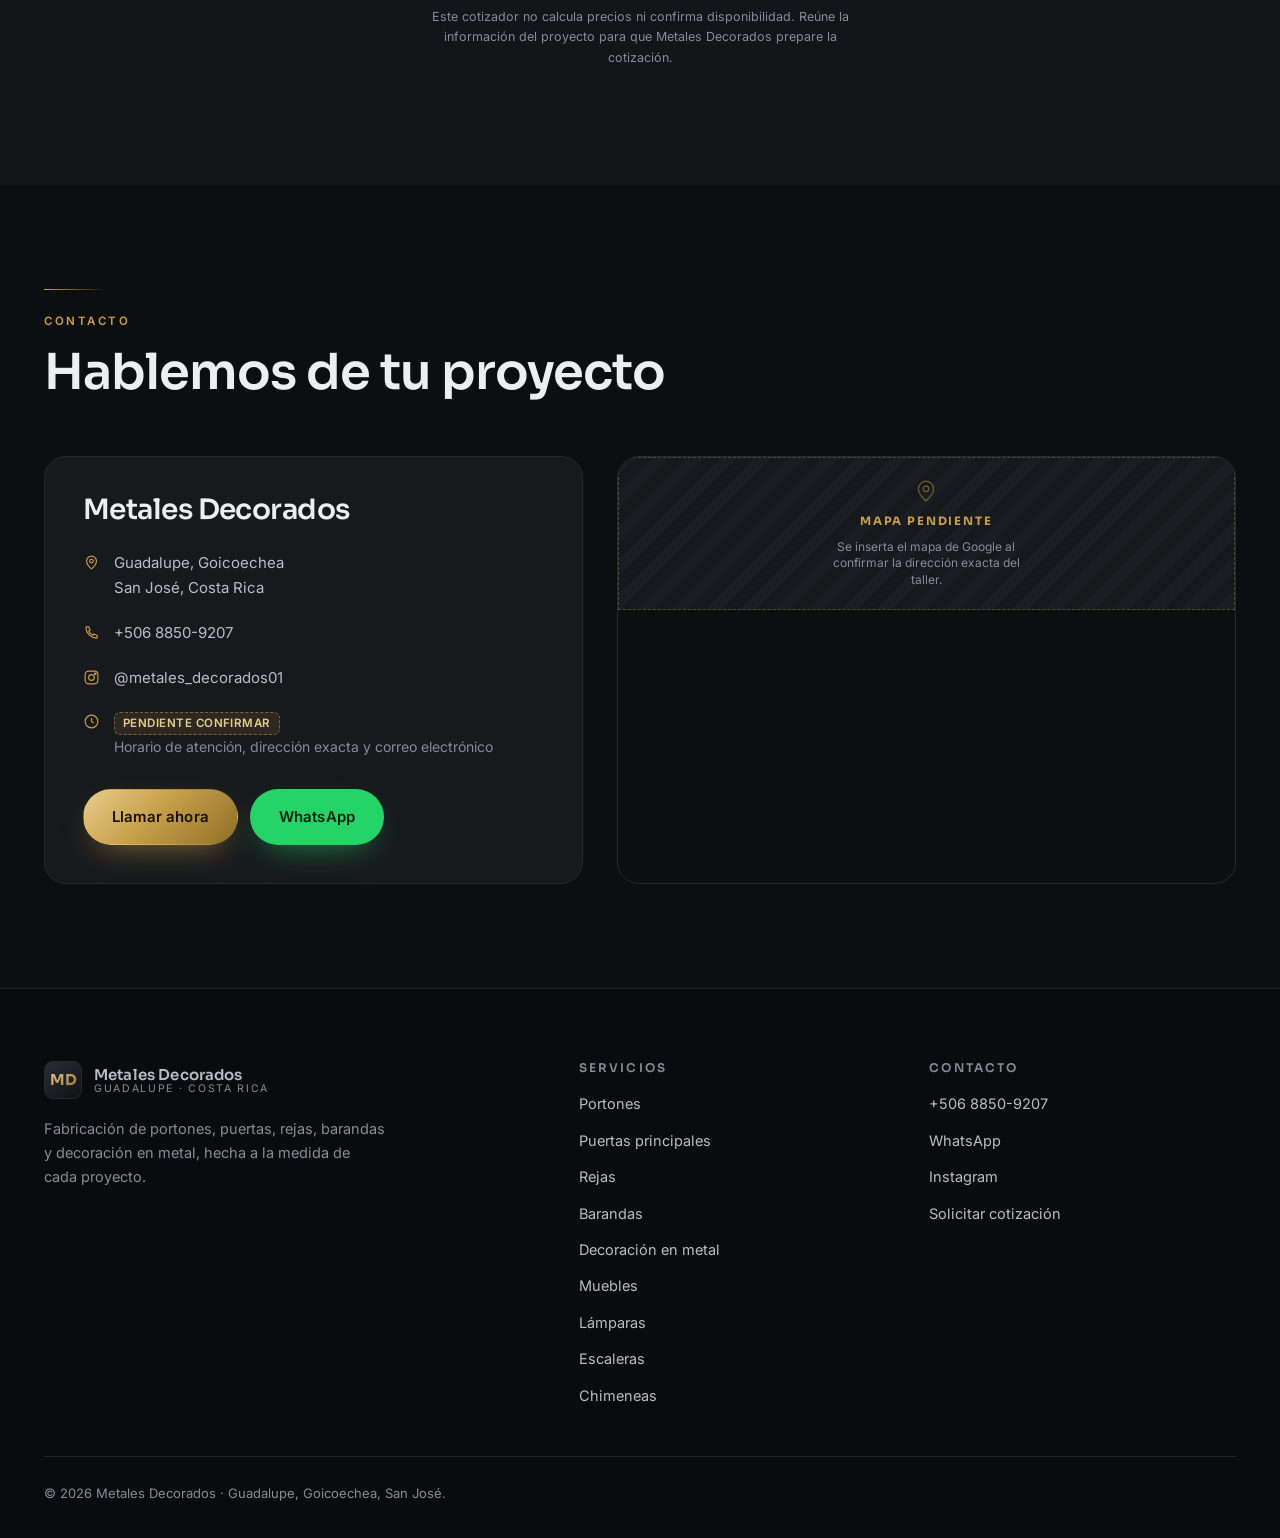
==== commit 8ef224dc: "Catálogo, cotizador, asistente, pie y PDF al día con las categorías nuevas - Cotizador y asistente: " ====
--- a/amedida/index.html
+++ b/amedida/index.html
@@ -408,6 +408,10 @@
           <li><a href="#catalogo" data-cat="Rejas" data-i18n="ftrRejas">Rejas</a></li>
           <li><a href="#catalogo" data-cat="Barandas" data-i18n="ftrBarandas">Barandas</a></li>
           <li><a href="#catalogo" data-cat="Decoración" data-i18n="ftrDecoracion">Decoración en metal</a></li>
+          <li><a href="#catalogo" data-cat="Muebles" data-i18n="ftrMuebles">Muebles</a></li>
+          <li><a href="#catalogo" data-cat="Lámparas" data-i18n="ftrLamparas">Lámparas</a></li>
+          <li><a href="#catalogo" data-cat="Escaleras" data-i18n="ftrEscaleras">Escaleras</a></li>
+          <li><a href="#catalogo" data-cat="Chimeneas" data-i18n="ftrChimeneas">Chimeneas</a></li>
         </ul>
       </div>
       <div>
@@ -447,8 +451,8 @@
 
 <script src="js/core.js?v=cat1"></script>
 <script src="js/fotos-web.js?v=cat1"></script>
-<script src="js/main.js?v=cat1"></script>
-<script src="js/cotizador.js?v=i18n5"></script>
-<script src="js/chatbot.js?v=i18n5"></script>
+<script src="js/main.js?v=cat2"></script>
+<script src="js/cotizador.js?v=cat2"></script>
+<script src="js/chatbot.js?v=cat2"></script>
 </body>
 </html>
--- a/amedida/css/site.css
+++ b/amedida/css/site.css
@@ -44,13 +44,8 @@
 }
 .filtro span{ opacity:.6; font-size:11.5px; margin-left:5px; }
 
-/* Boton para volver a la vista de categorias */
-.filtro--back{
-  display:inline-flex; align-items:center; gap:7px;
-  border-color:rgba(200,160,74,.4); color:var(--brass-hi);
-}
-.filtro--back svg{ transition:transform .3s var(--ease); }
-.filtro--back:hover svg{ transform:translateX(-3px); }
+/* La categoria elegida lleva una x: tocarla de nuevo vuelve a las portadas */
+.filtro.is-on::after{ content:"\00d7"; margin-left:8px; font-size:16px; line-height:1; opacity:.7; }
 /* En celular los botones van en una sola fila deslizable en vez de ocupar varias lineas */
 @media (max-width:600px){
   .filtros{
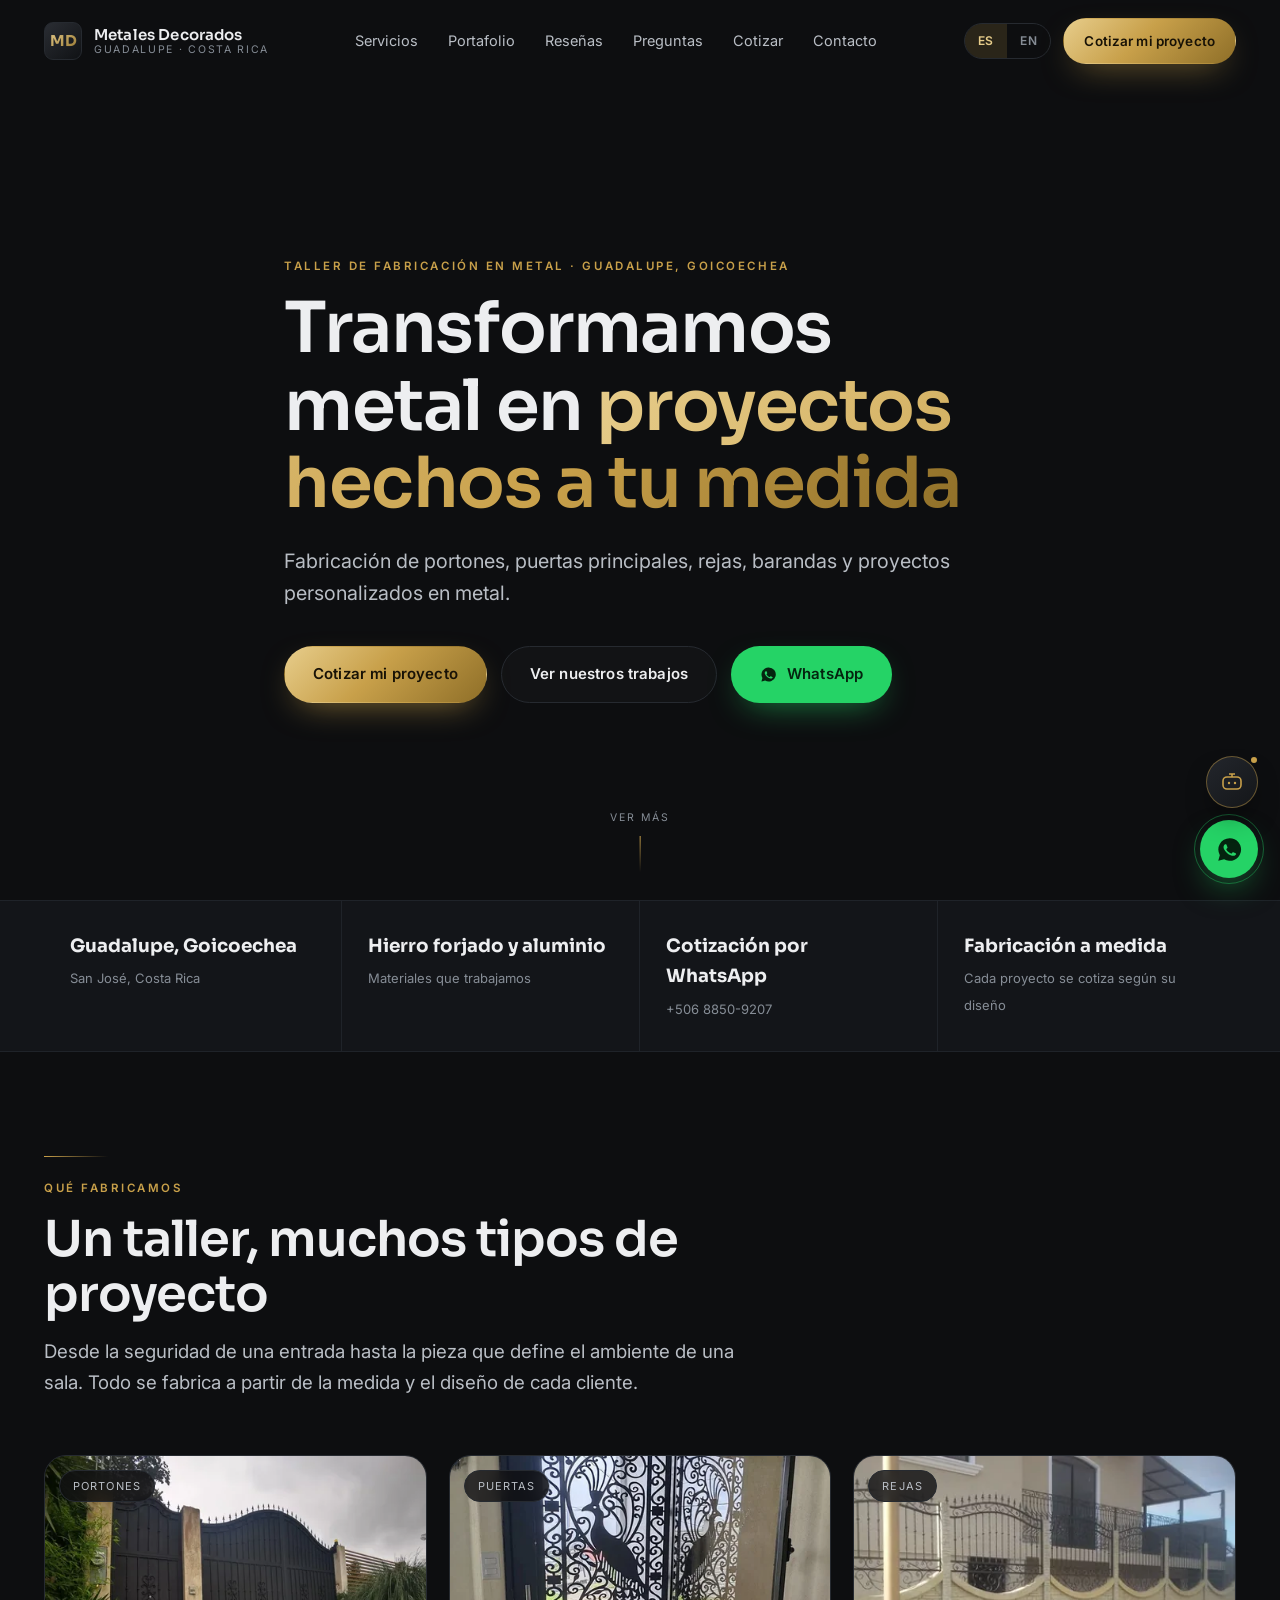
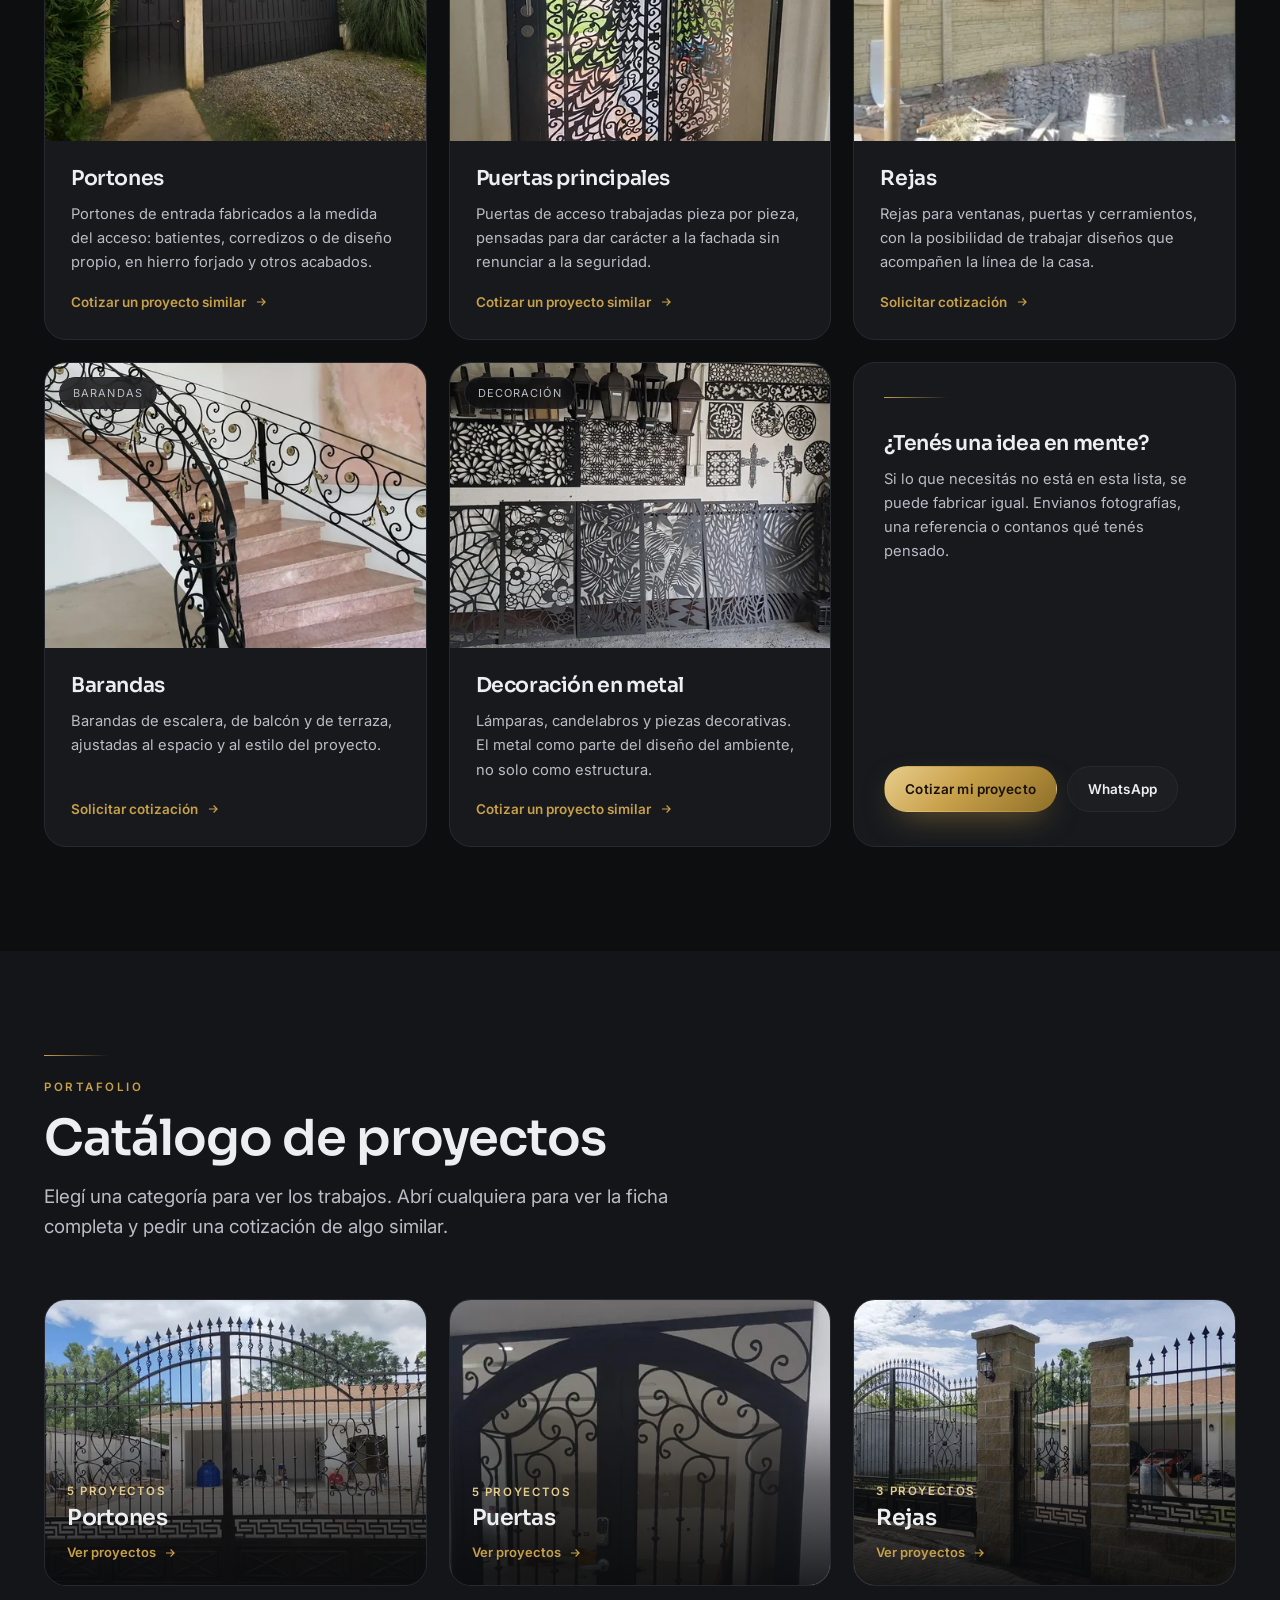
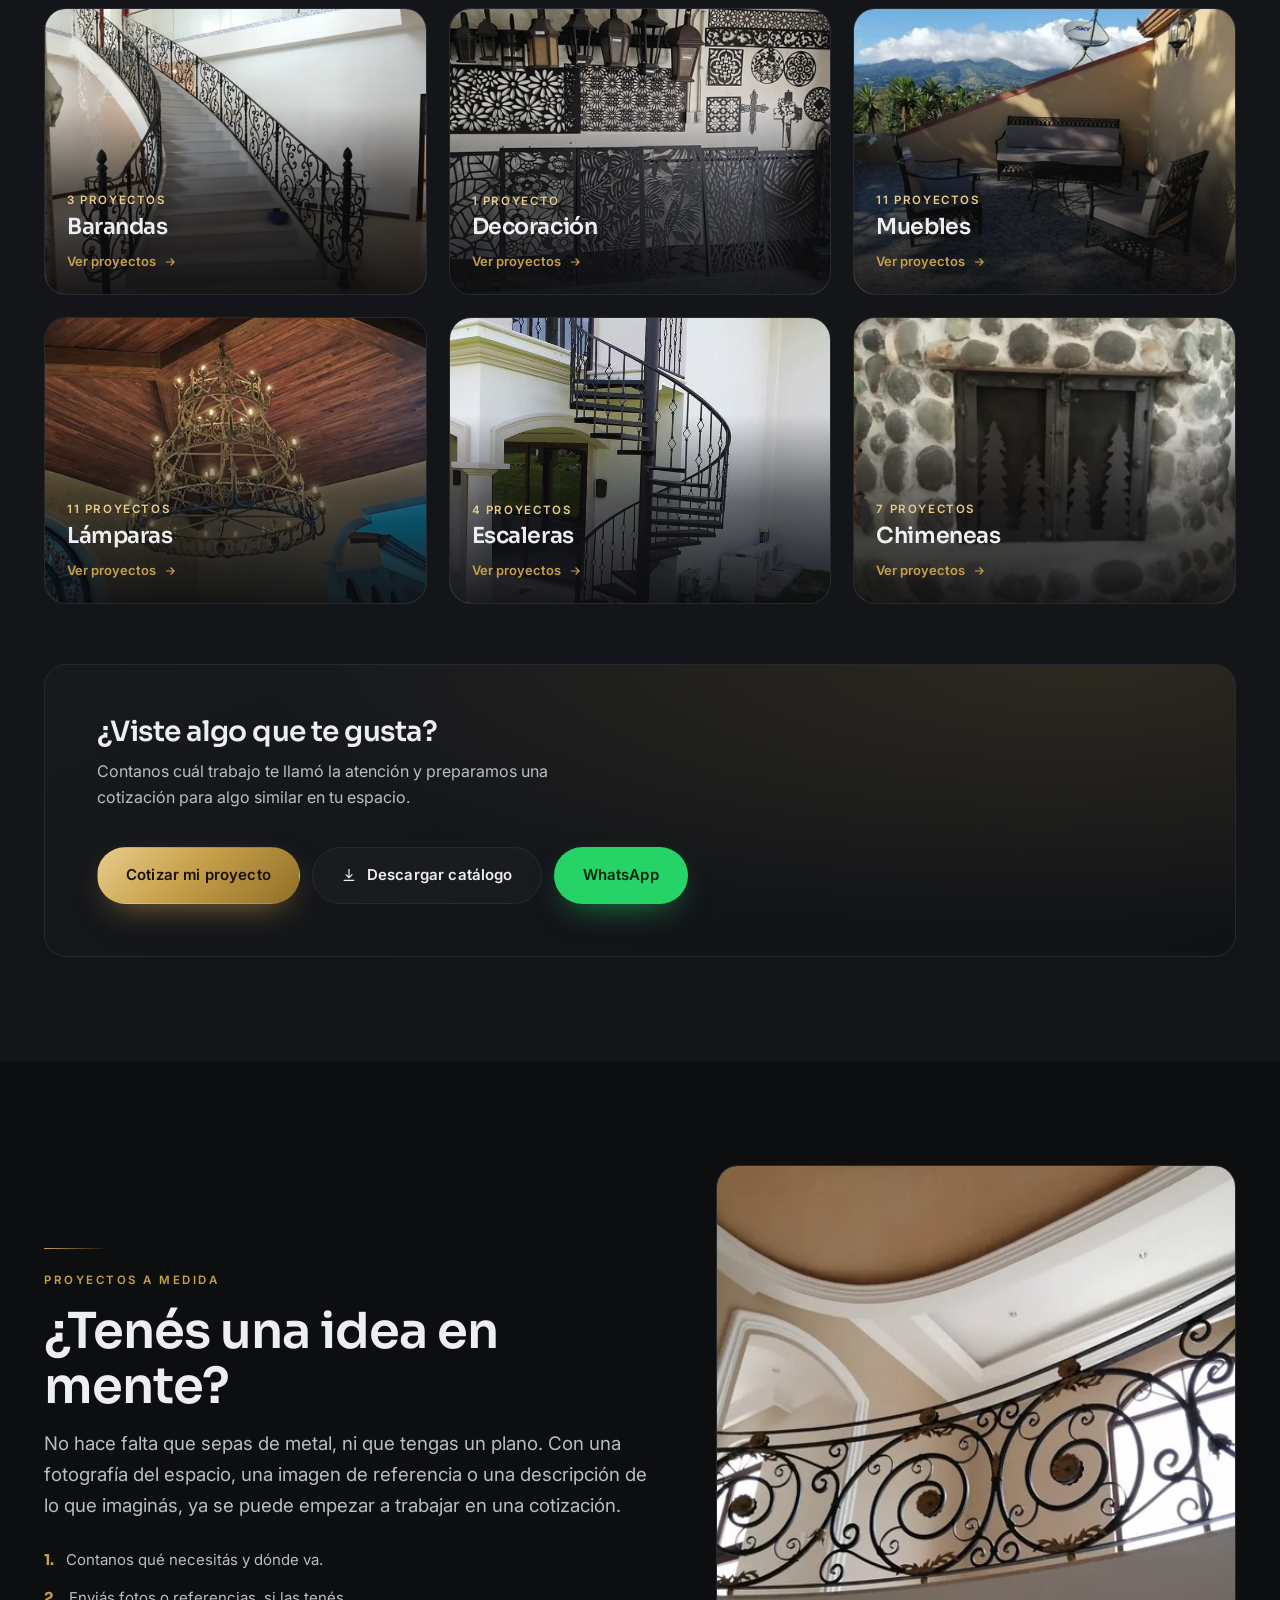
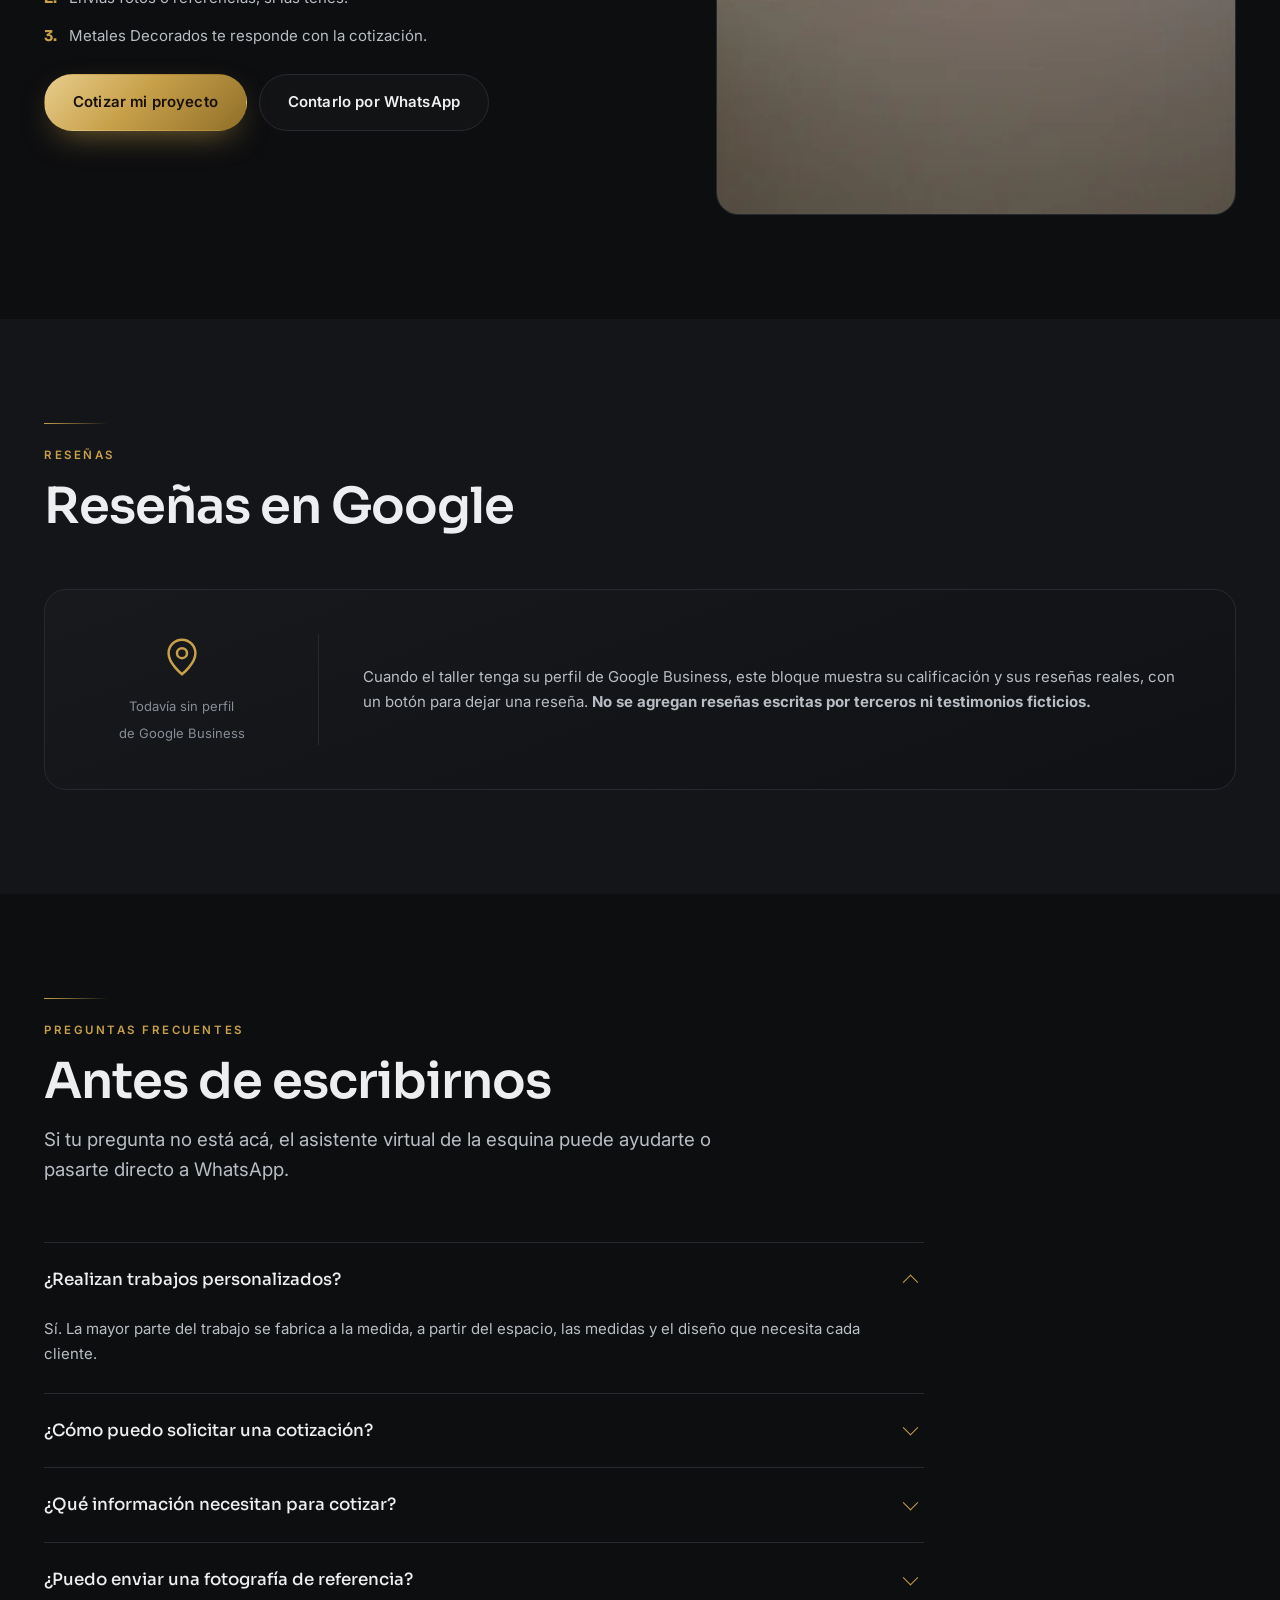
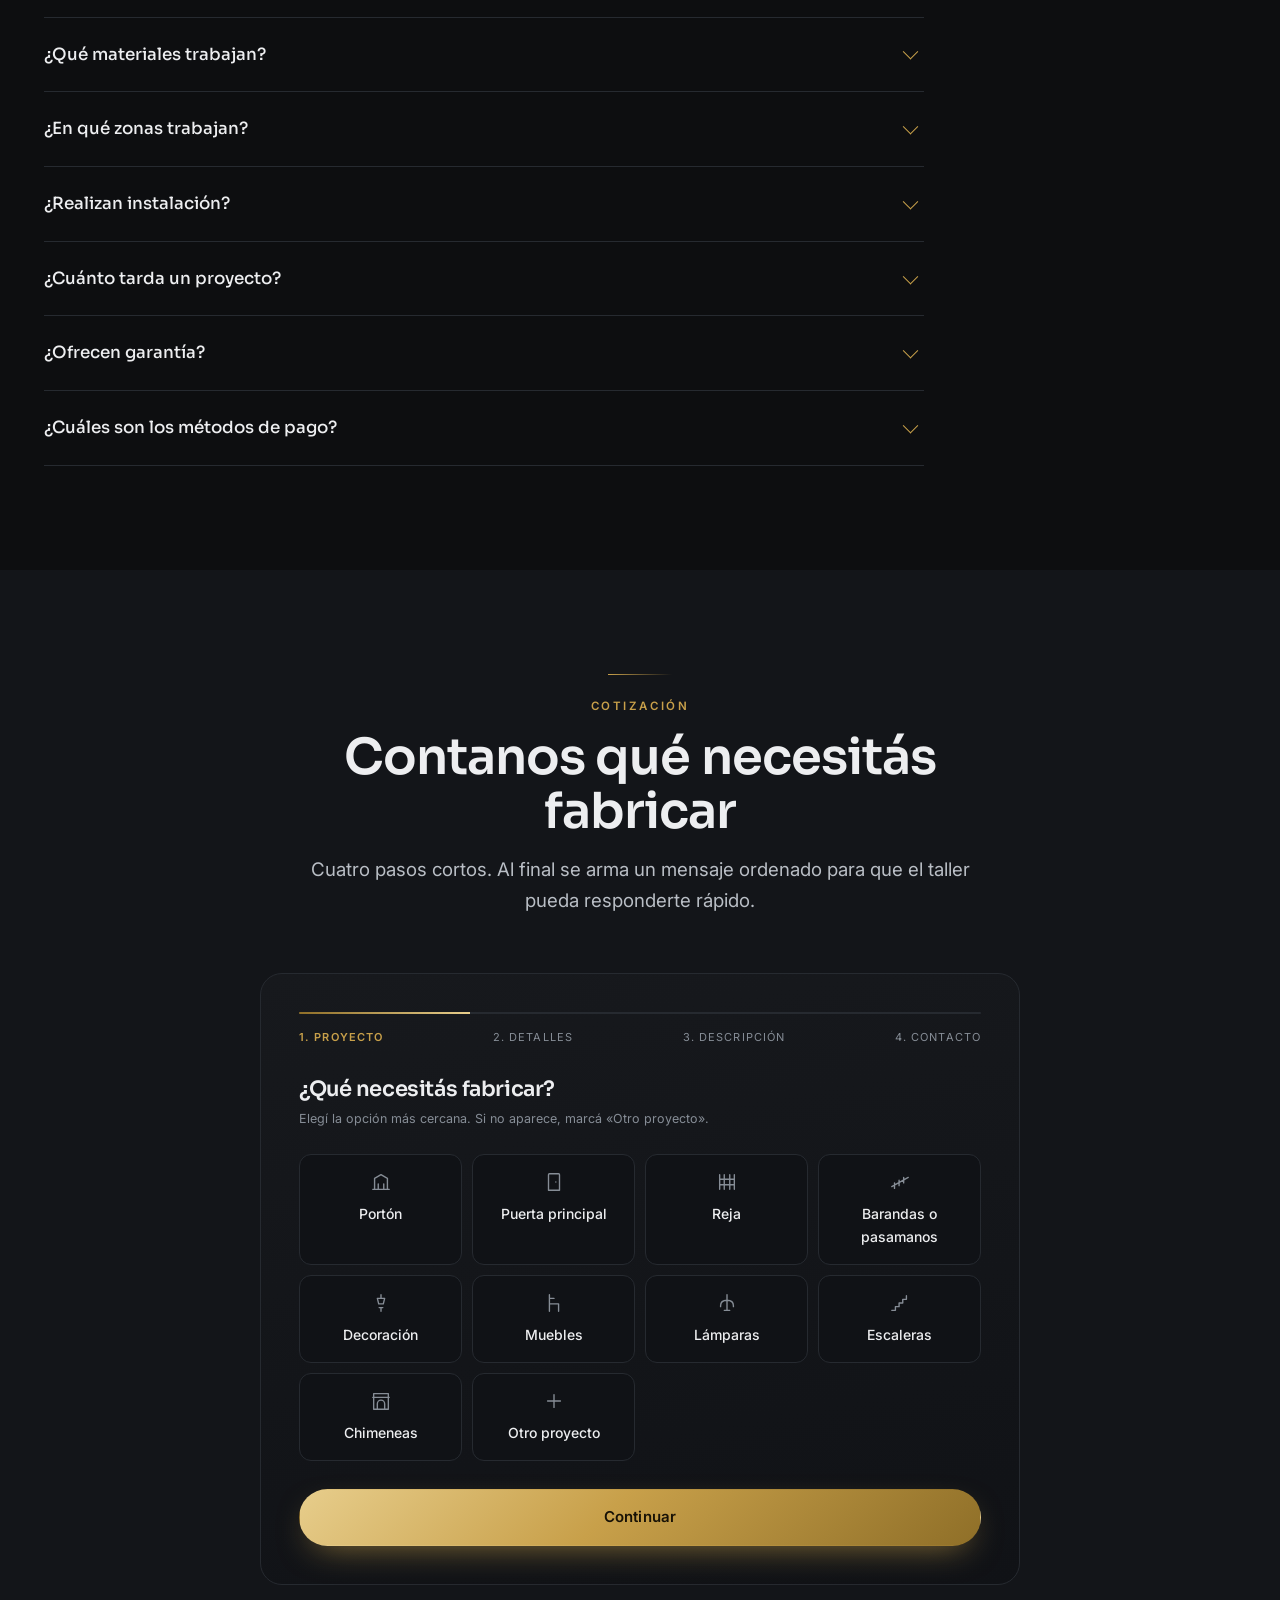
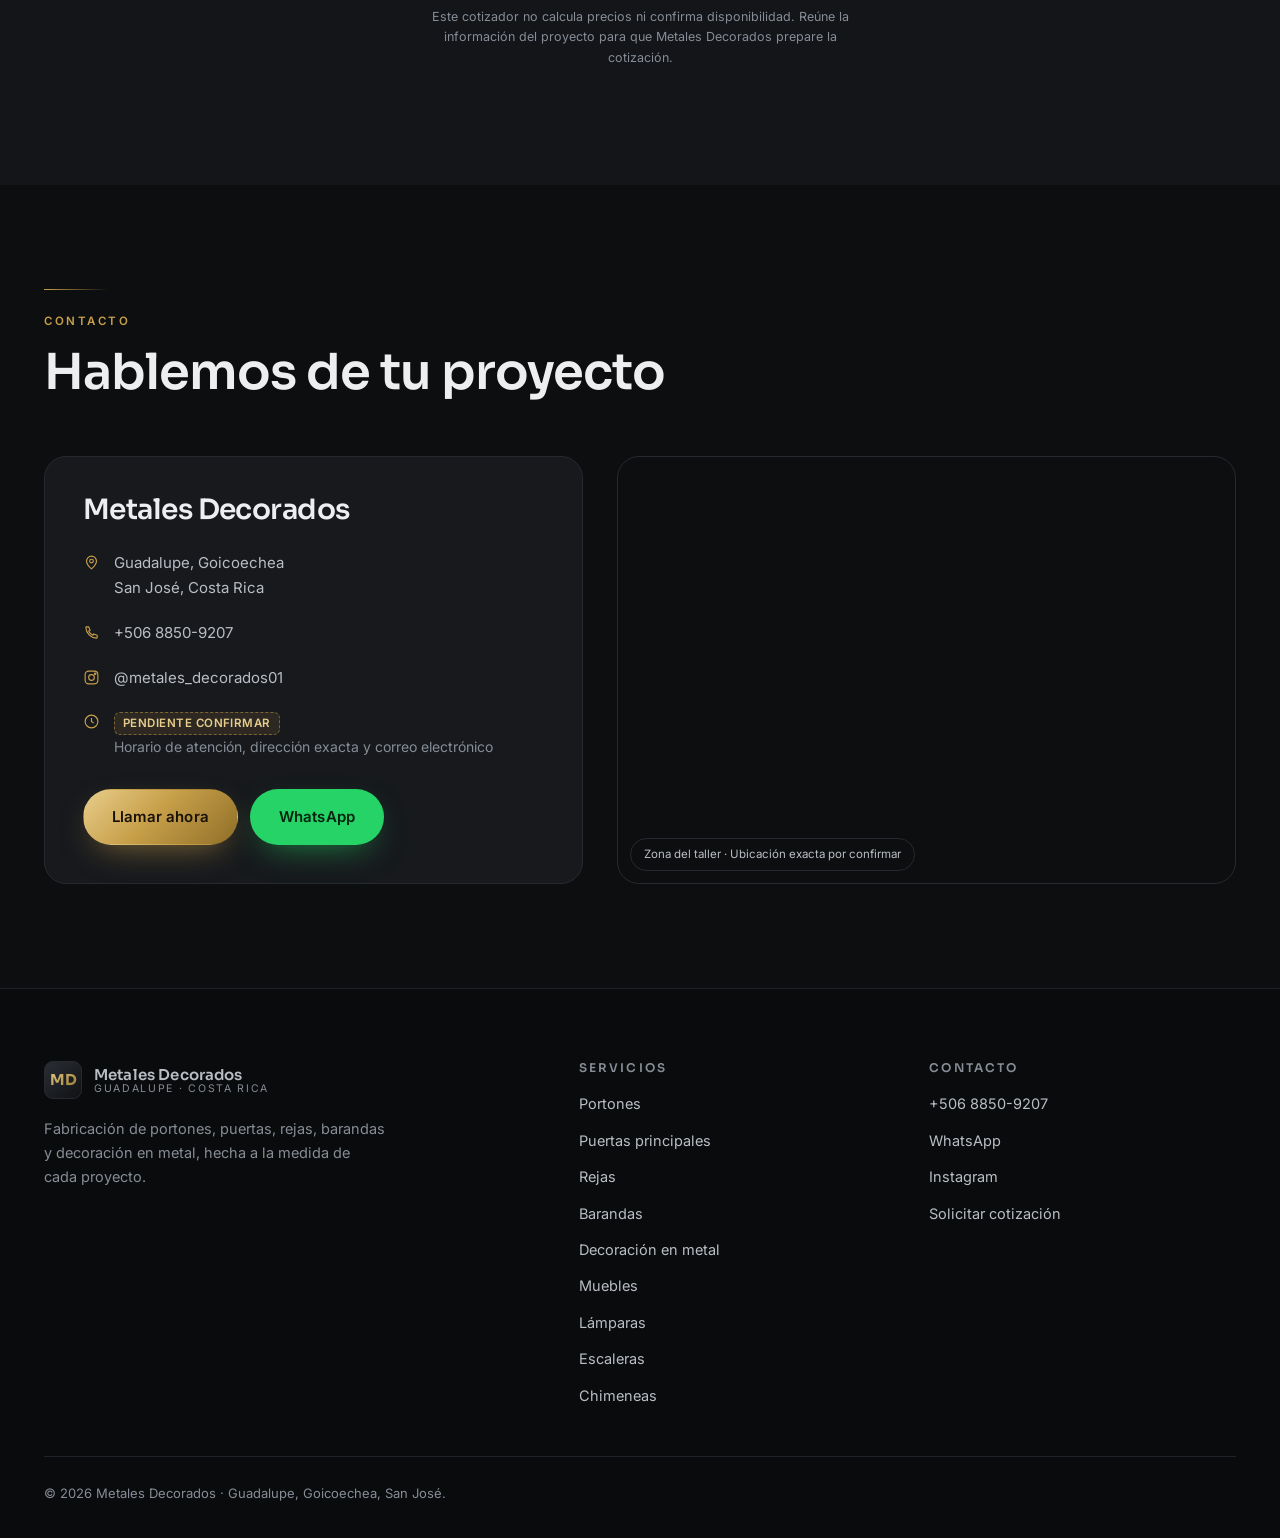
==== commit 03d11dc6: "Contacto: mapa de Google de la zona (Guadalupe, Goicoechea) Se carga diferido desde MD.mapsEmbed y l" ====
--- a/amedida/index.html
+++ b/amedida/index.html
@@ -35,7 +35,7 @@
 <link rel="preconnect" href="https://fonts.gstatic.com" crossorigin>
 <link href="https://fonts.googleapis.com/css2?family=Sora:wght@400;500;600;700&family=Inter:wght@400;500;600&display=swap" rel="stylesheet">
 <link rel="stylesheet" href="css/styles.css?v=cat1">
-<link rel="stylesheet" href="css/site.css?v=cat1">
+<link rel="stylesheet" href="css/site.css?v=cat3">
 
 <!-- Datos estructurados. Solo lo confirmado.
      openingHours, priceRange, email y direccion exacta se agregan cuando el
@@ -449,9 +449,9 @@
   </div>
 </div>
 
-<script src="js/core.js?v=cat1"></script>
+<script src="js/core.js?v=cat3"></script>
 <script src="js/fotos-web.js?v=cat1"></script>
-<script src="js/main.js?v=cat2"></script>
+<script src="js/main.js?v=cat3"></script>
 <script src="js/cotizador.js?v=cat2"></script>
 <script src="js/chatbot.js?v=cat2"></script>
 </body>
--- a/amedida/css/site.css
+++ b/amedida/css/site.css
@@ -347,7 +347,12 @@
 .contact__list .is-pending{ color:var(--tx-3); font-size:14px; }
 .contact__btns{ display:flex; gap:12px; flex-wrap:wrap; }
 .contact__map{ border:1px solid var(--line); border-radius:var(--radius-lg); overflow:hidden; min-height:340px; position:relative; }
-.contact__map iframe{ width:100%; height:100%; min-height:340px; border:0; filter:grayscale(1) invert(.9) hue-rotate(180deg); }
+.contact__map iframe{ display:block; width:100%; height:100%; min-height:340px; border:0; filter:grayscale(1) invert(.9) hue-rotate(180deg); }
+.contact__zona{
+  position:absolute; left:12px; bottom:12px; z-index:2; max-width:calc(100% - 24px);
+  background:rgba(13,14,16,.88); border:1px solid var(--line); border-radius:100px;
+  padding:6px 13px; font-size:11.5px; color:var(--tx-2);
+}
 
 /* ---------- Hero sin fotografia: acabado de acero, no caja de marcador ----------
    Mientras no exista img/hero.jpg el fondo se ve como una superficie de metal
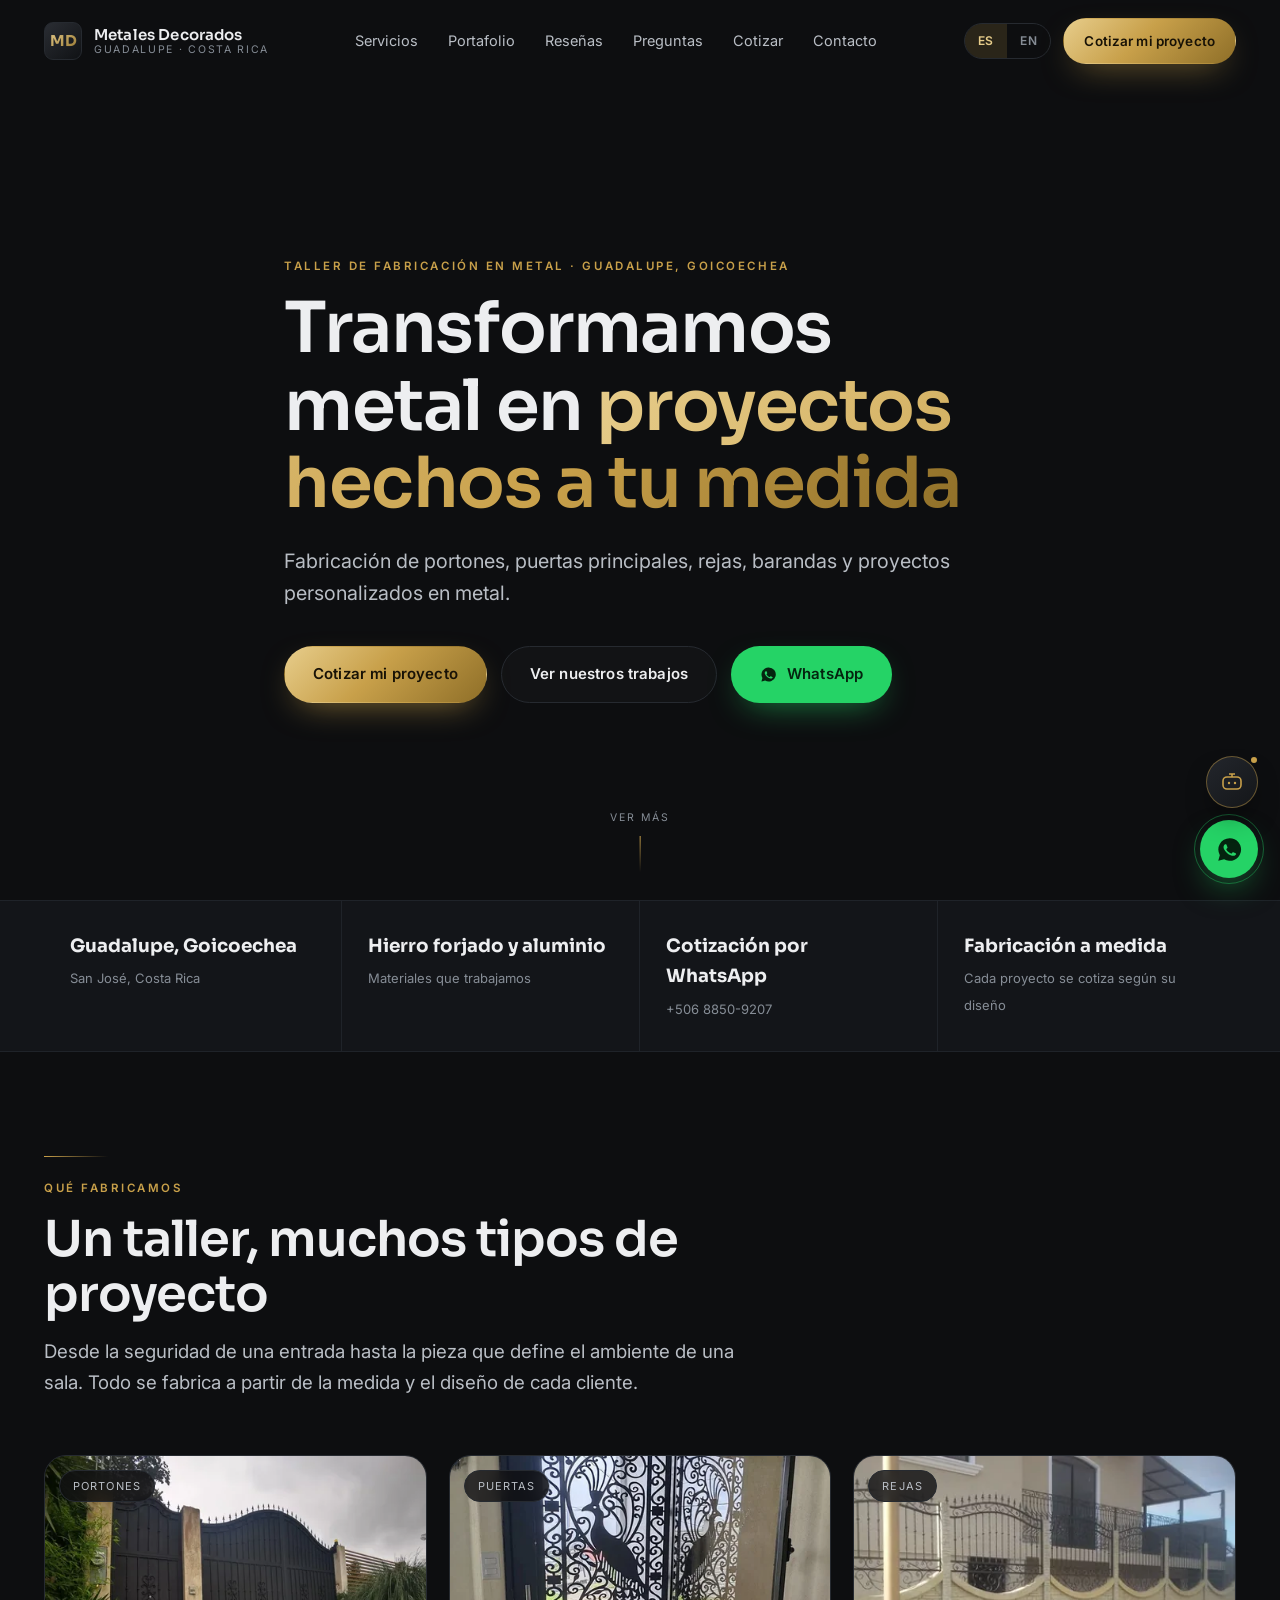
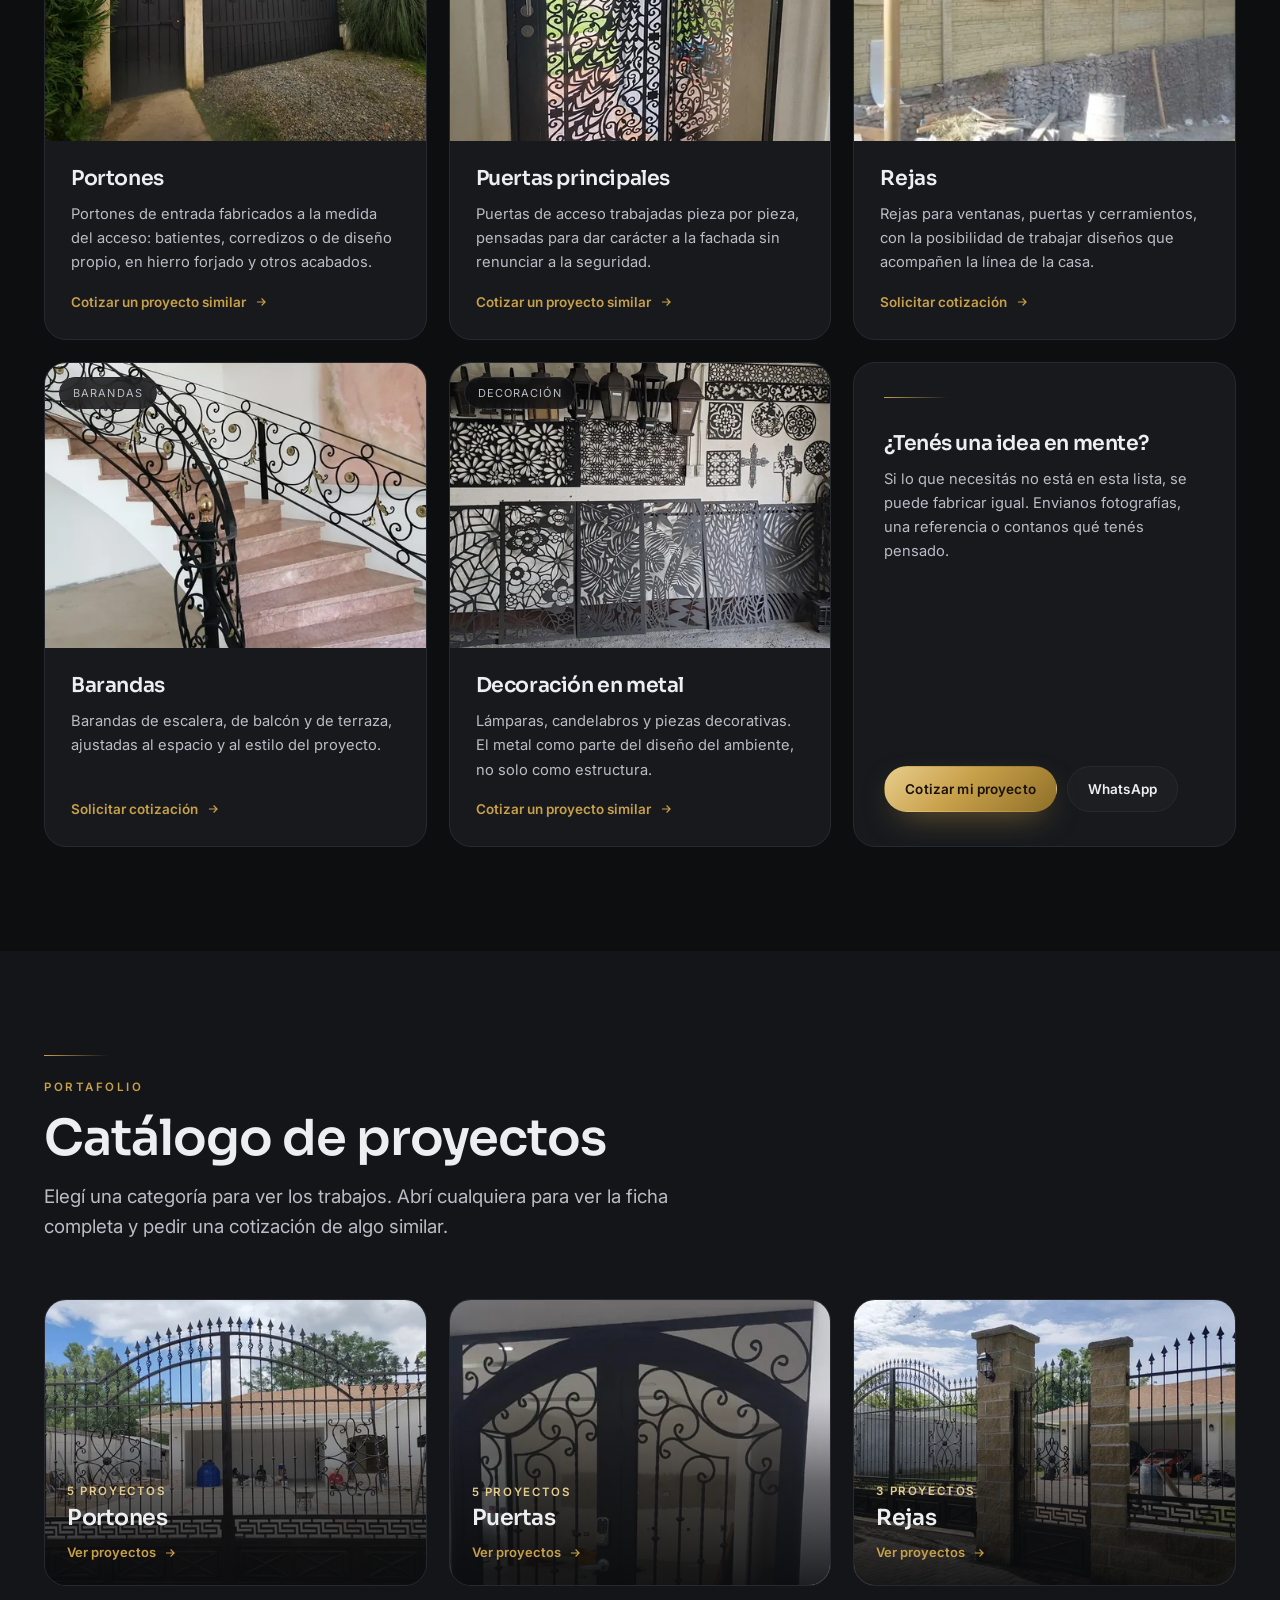
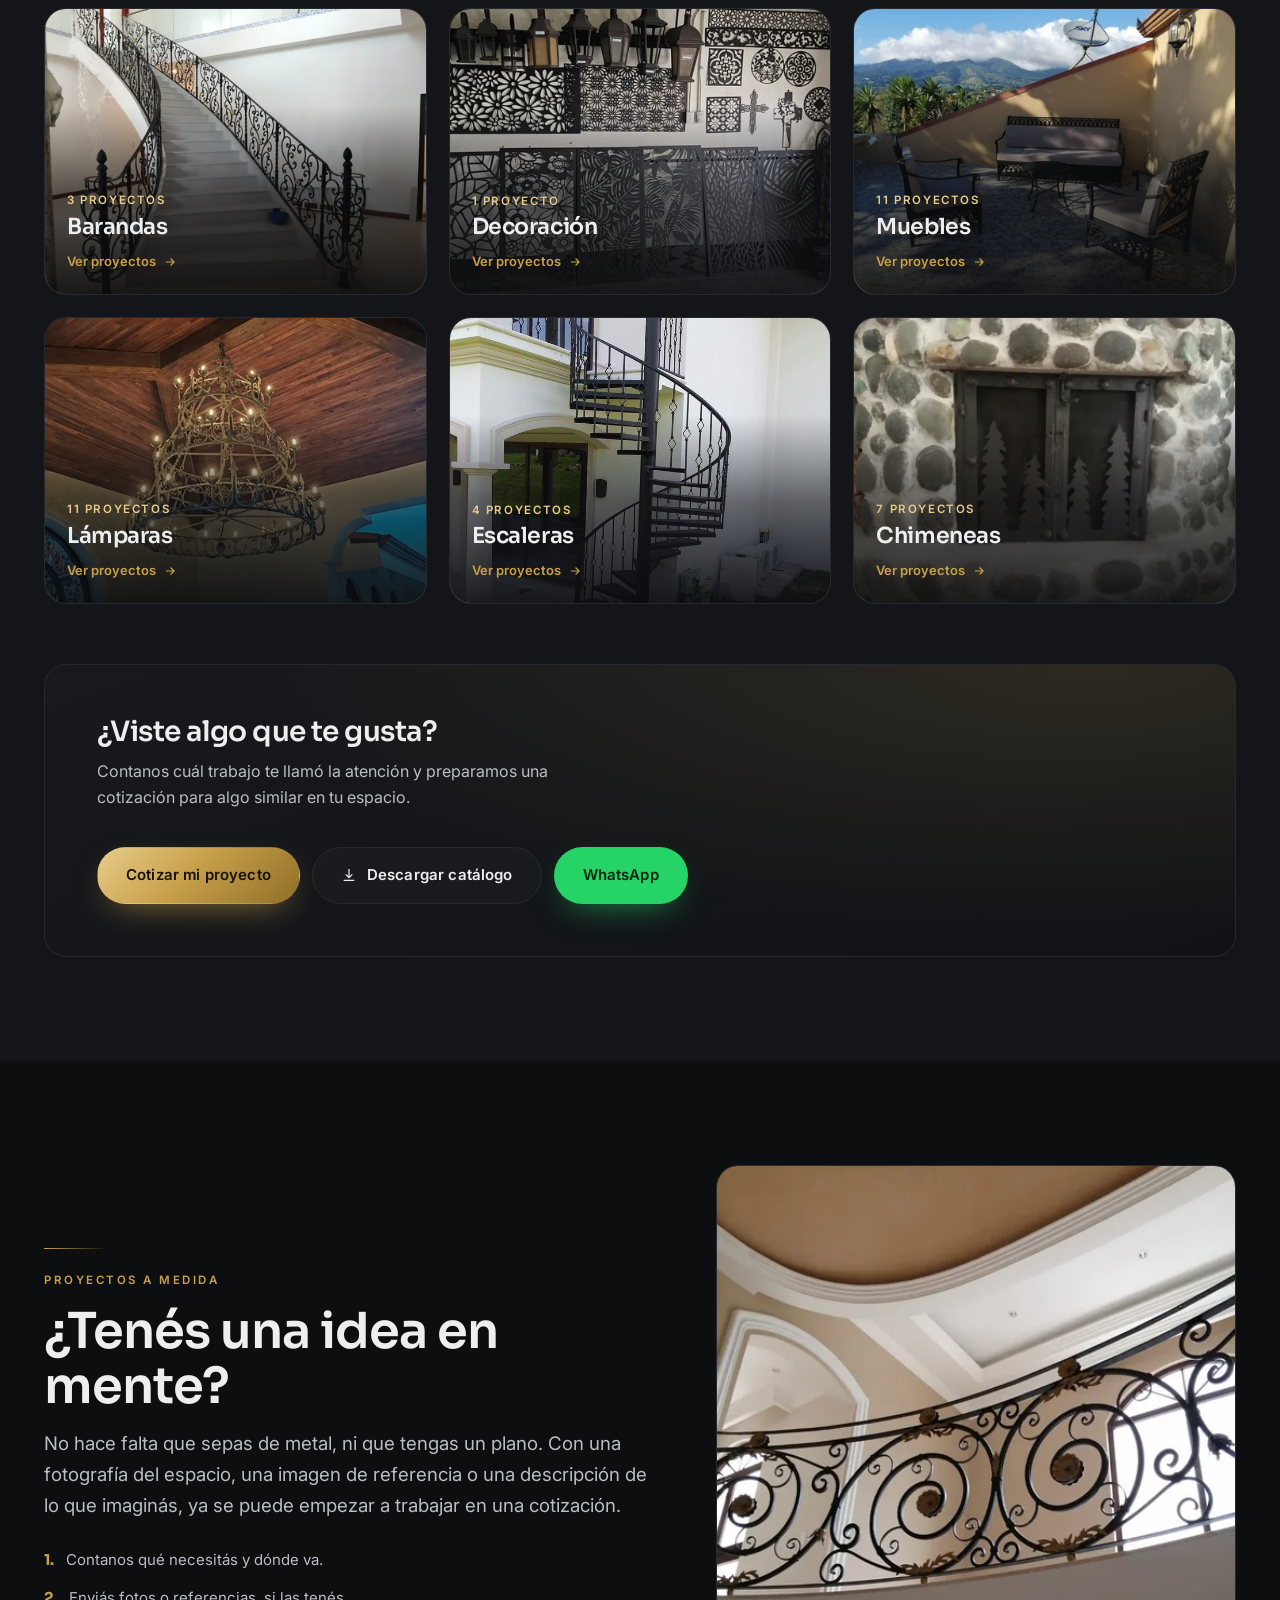
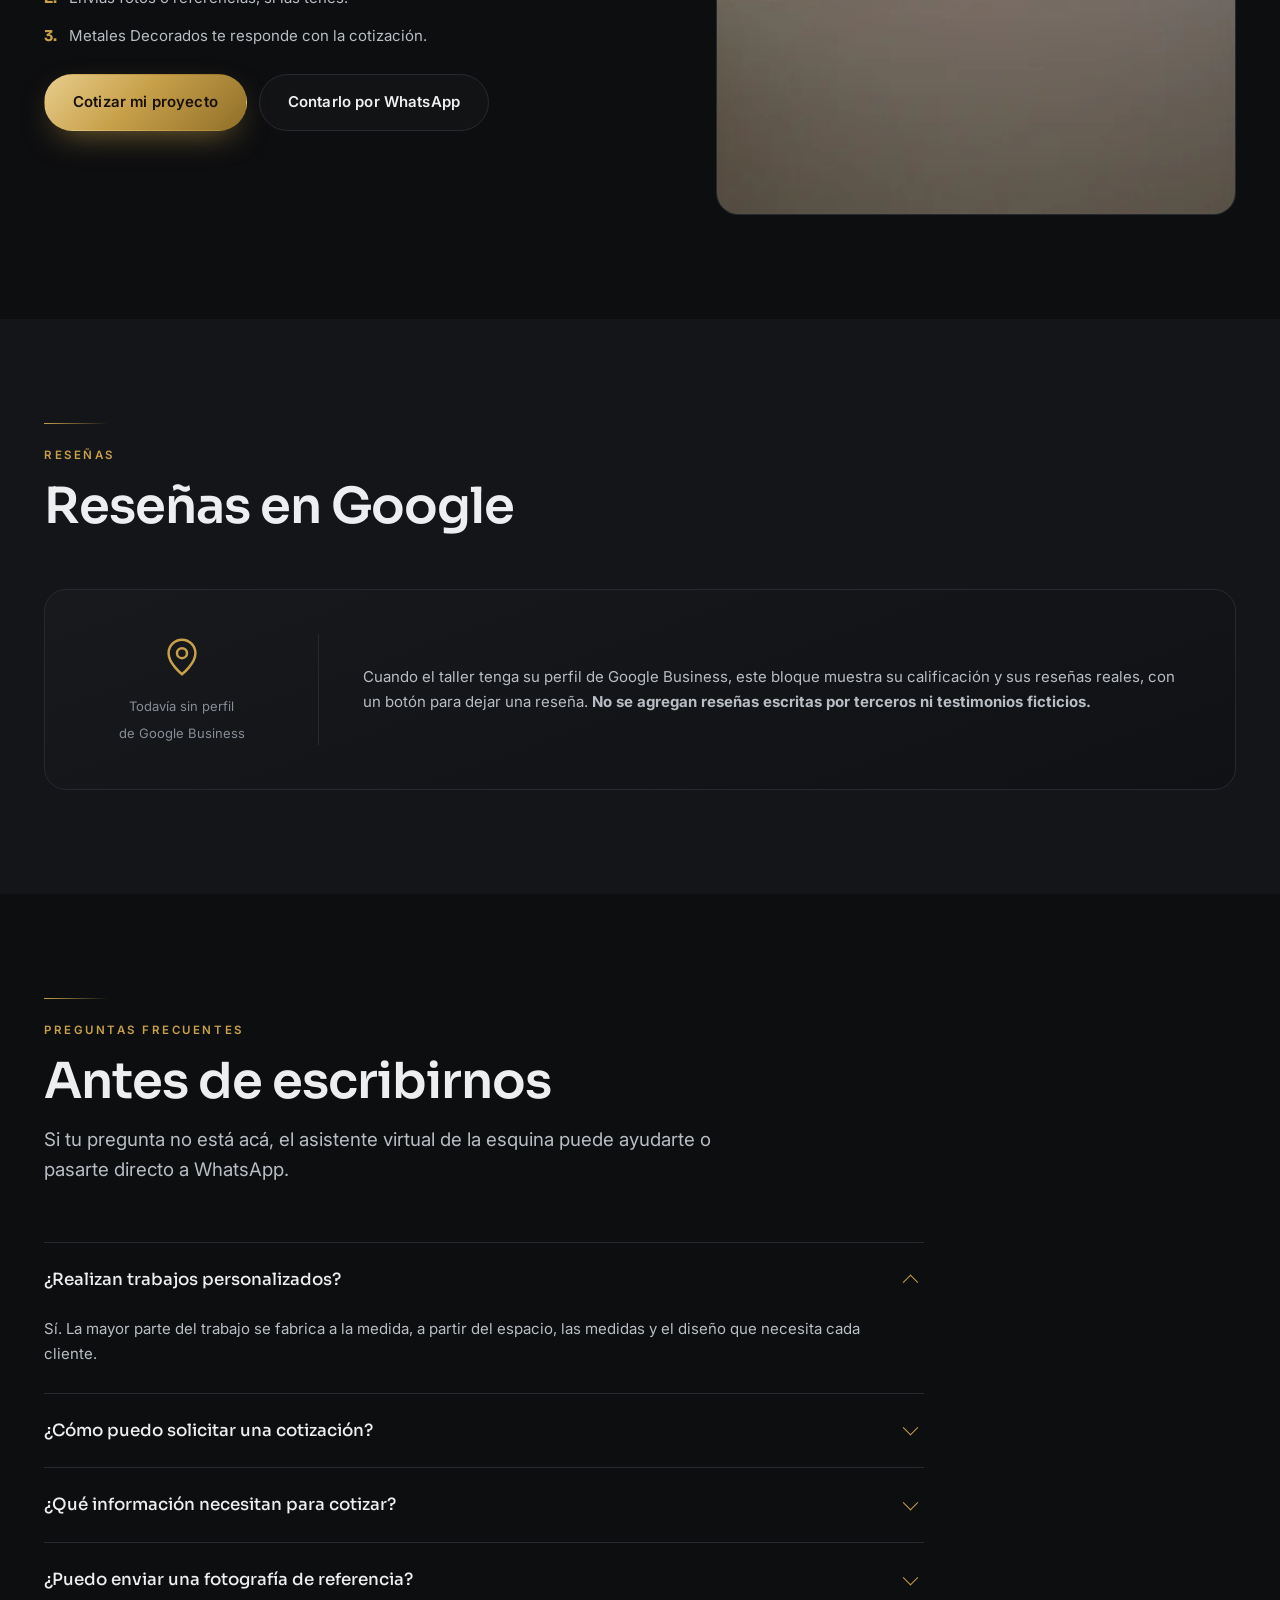
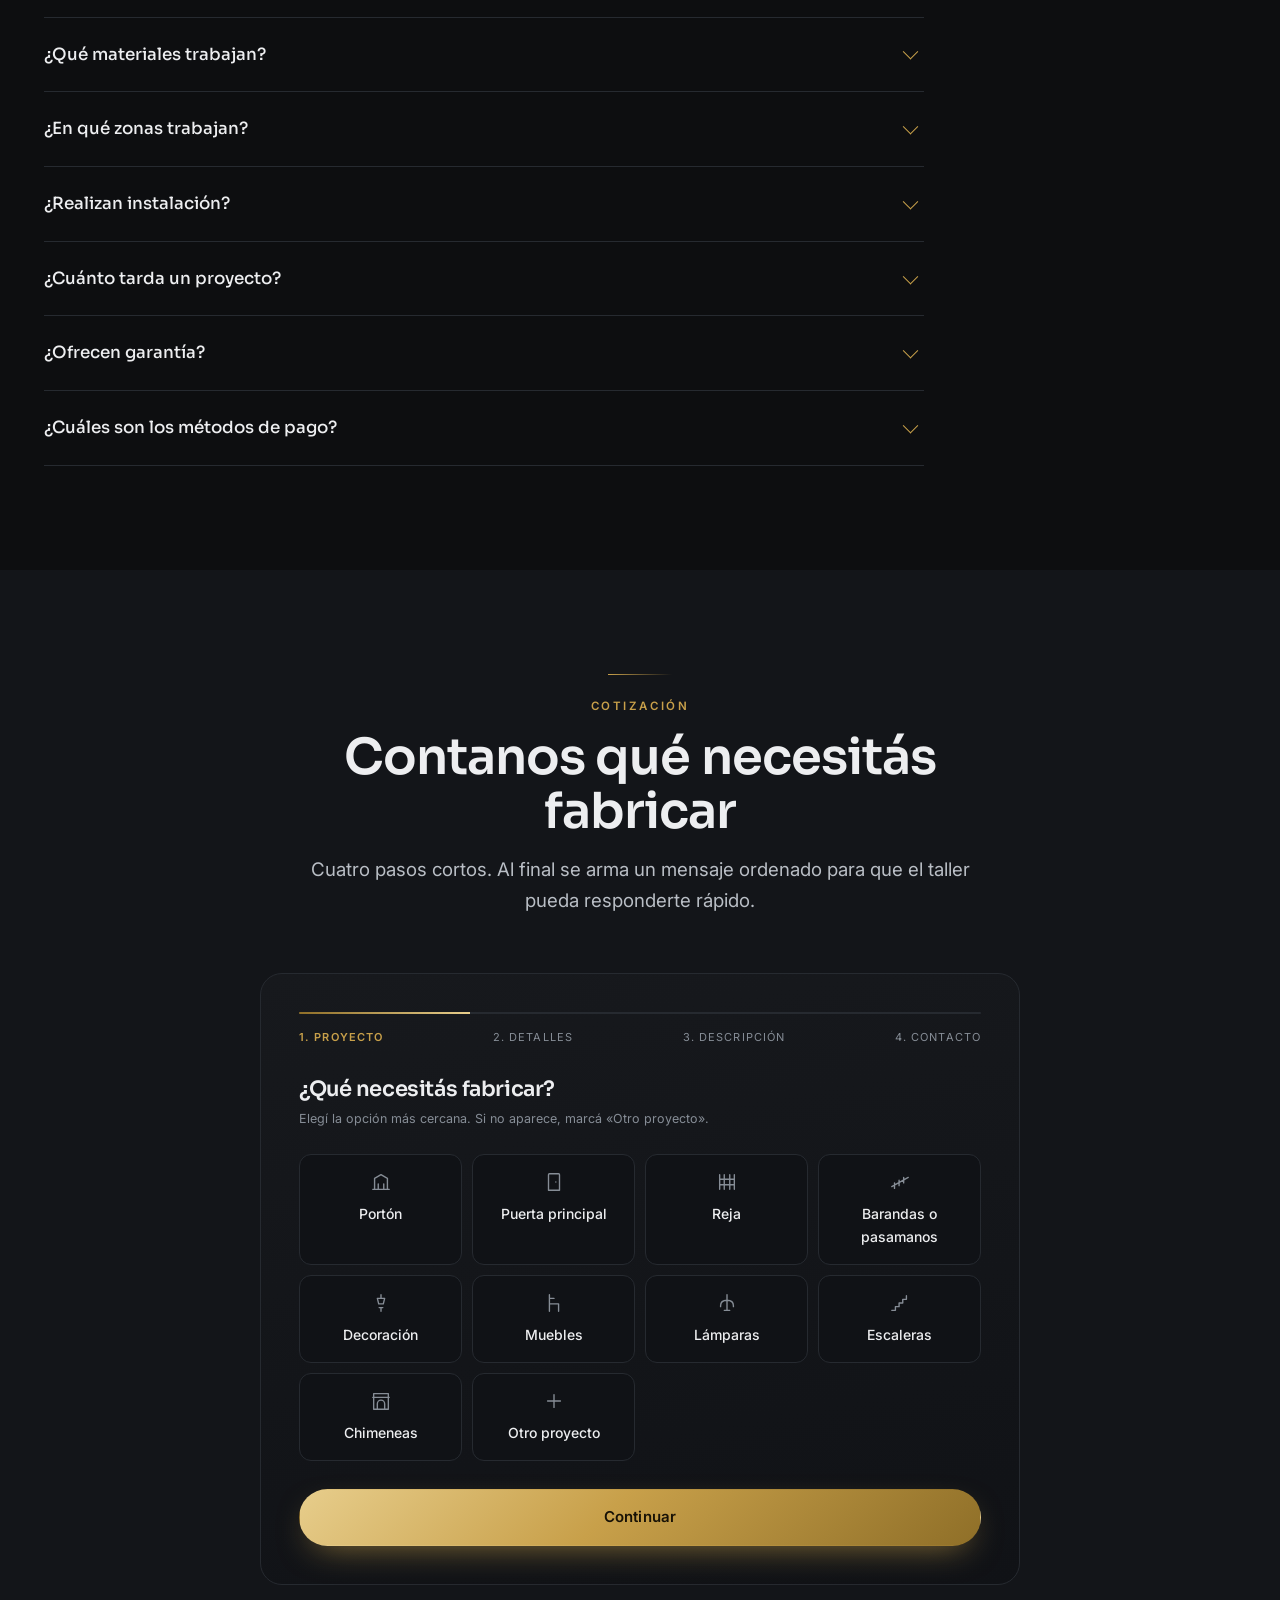
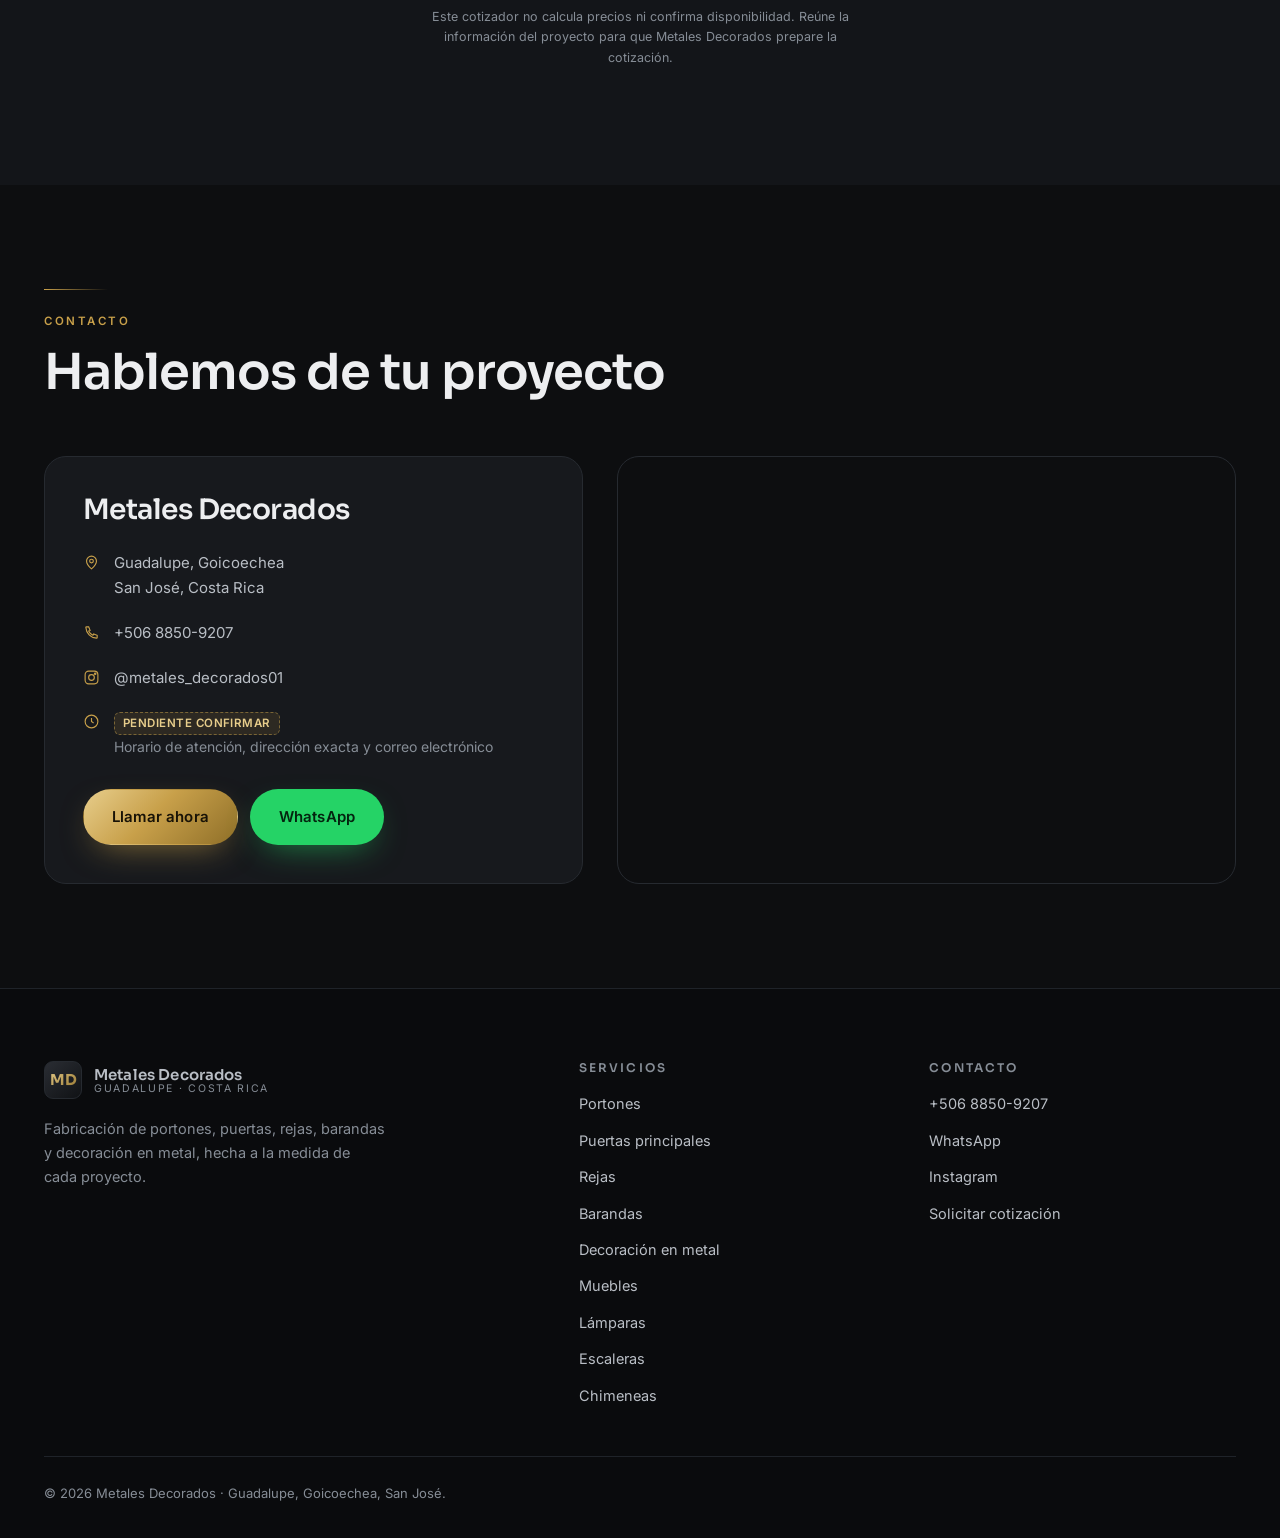
==== commit 92144357: "Mapa: apuntar a la ficha del negocio en Google Maps Se usa su cid (teléfono coincide con el del siti" ====
--- a/amedida/index.html
+++ b/amedida/index.html
@@ -449,7 +449,7 @@
   </div>
 </div>
 
-<script src="js/core.js?v=cat3"></script>
+<script src="js/core.js?v=cat4"></script>
 <script src="js/fotos-web.js?v=cat1"></script>
 <script src="js/main.js?v=cat3"></script>
 <script src="js/cotizador.js?v=cat2"></script>
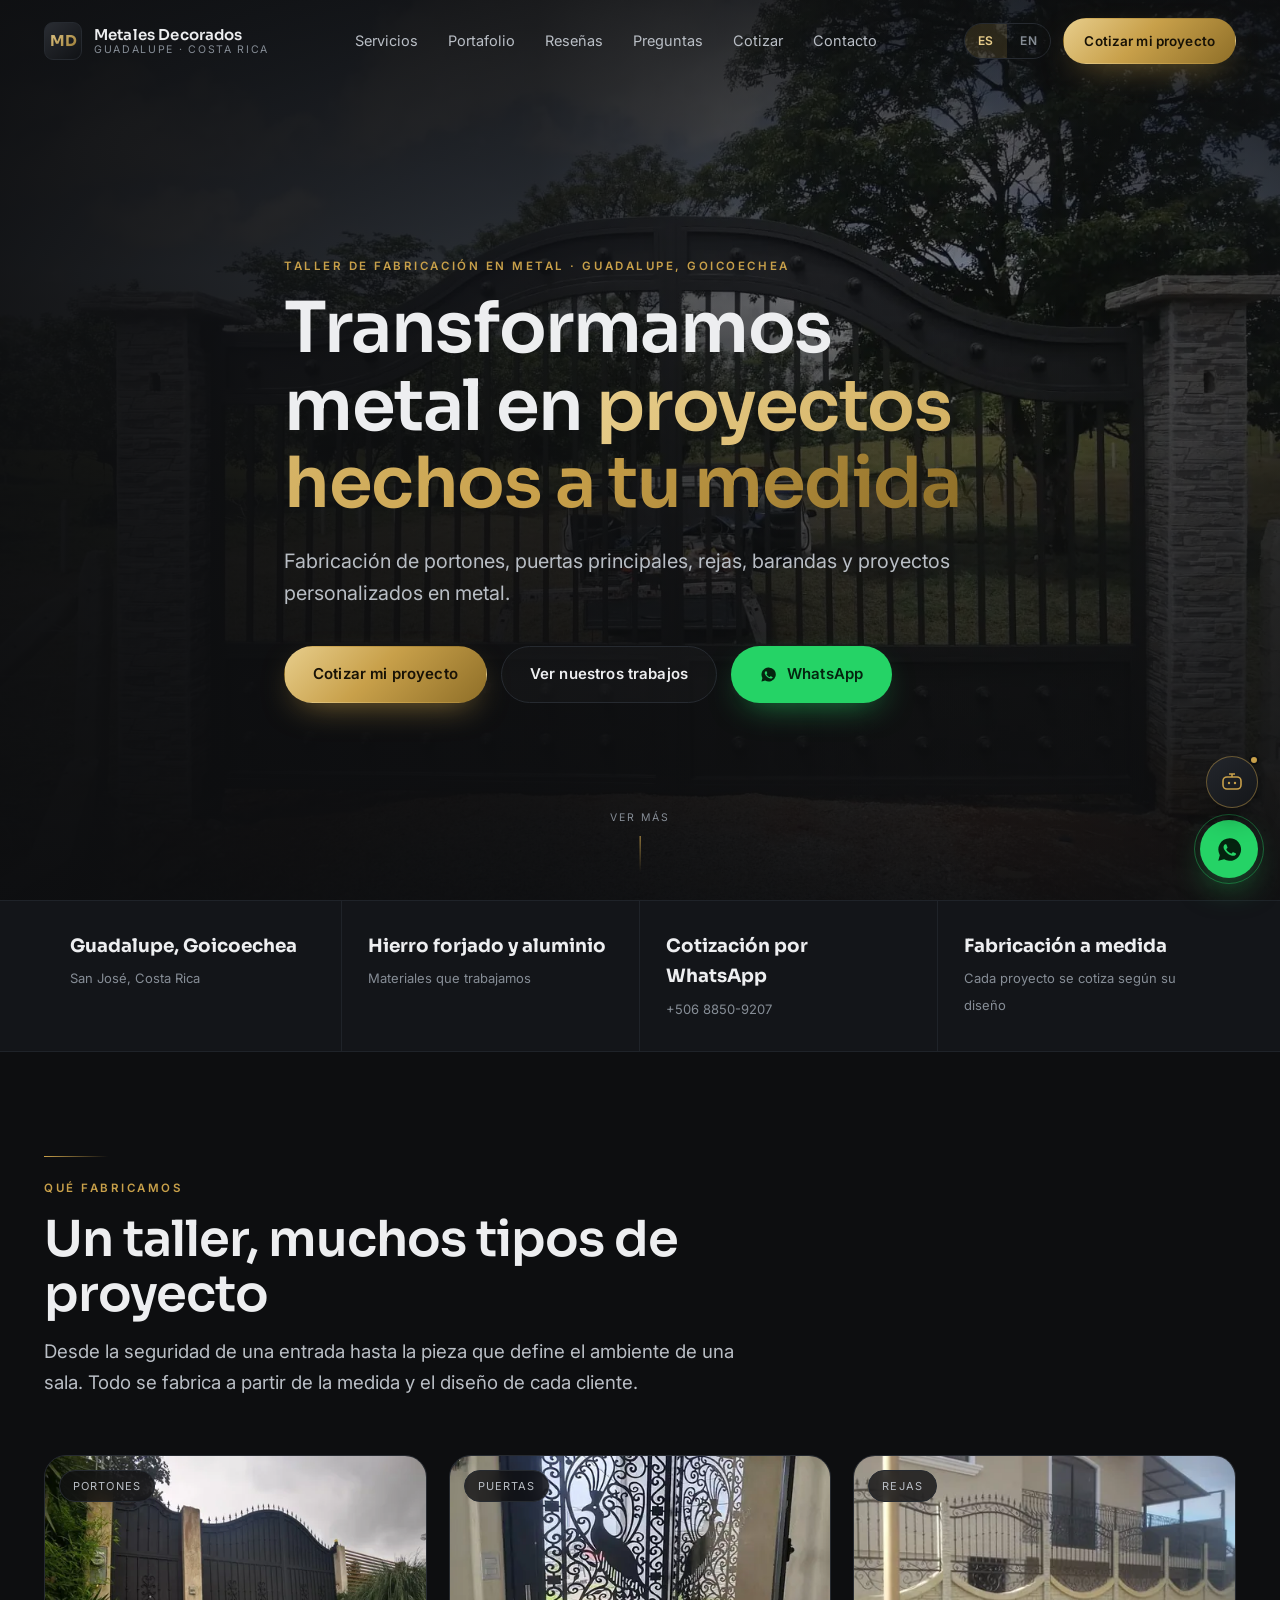
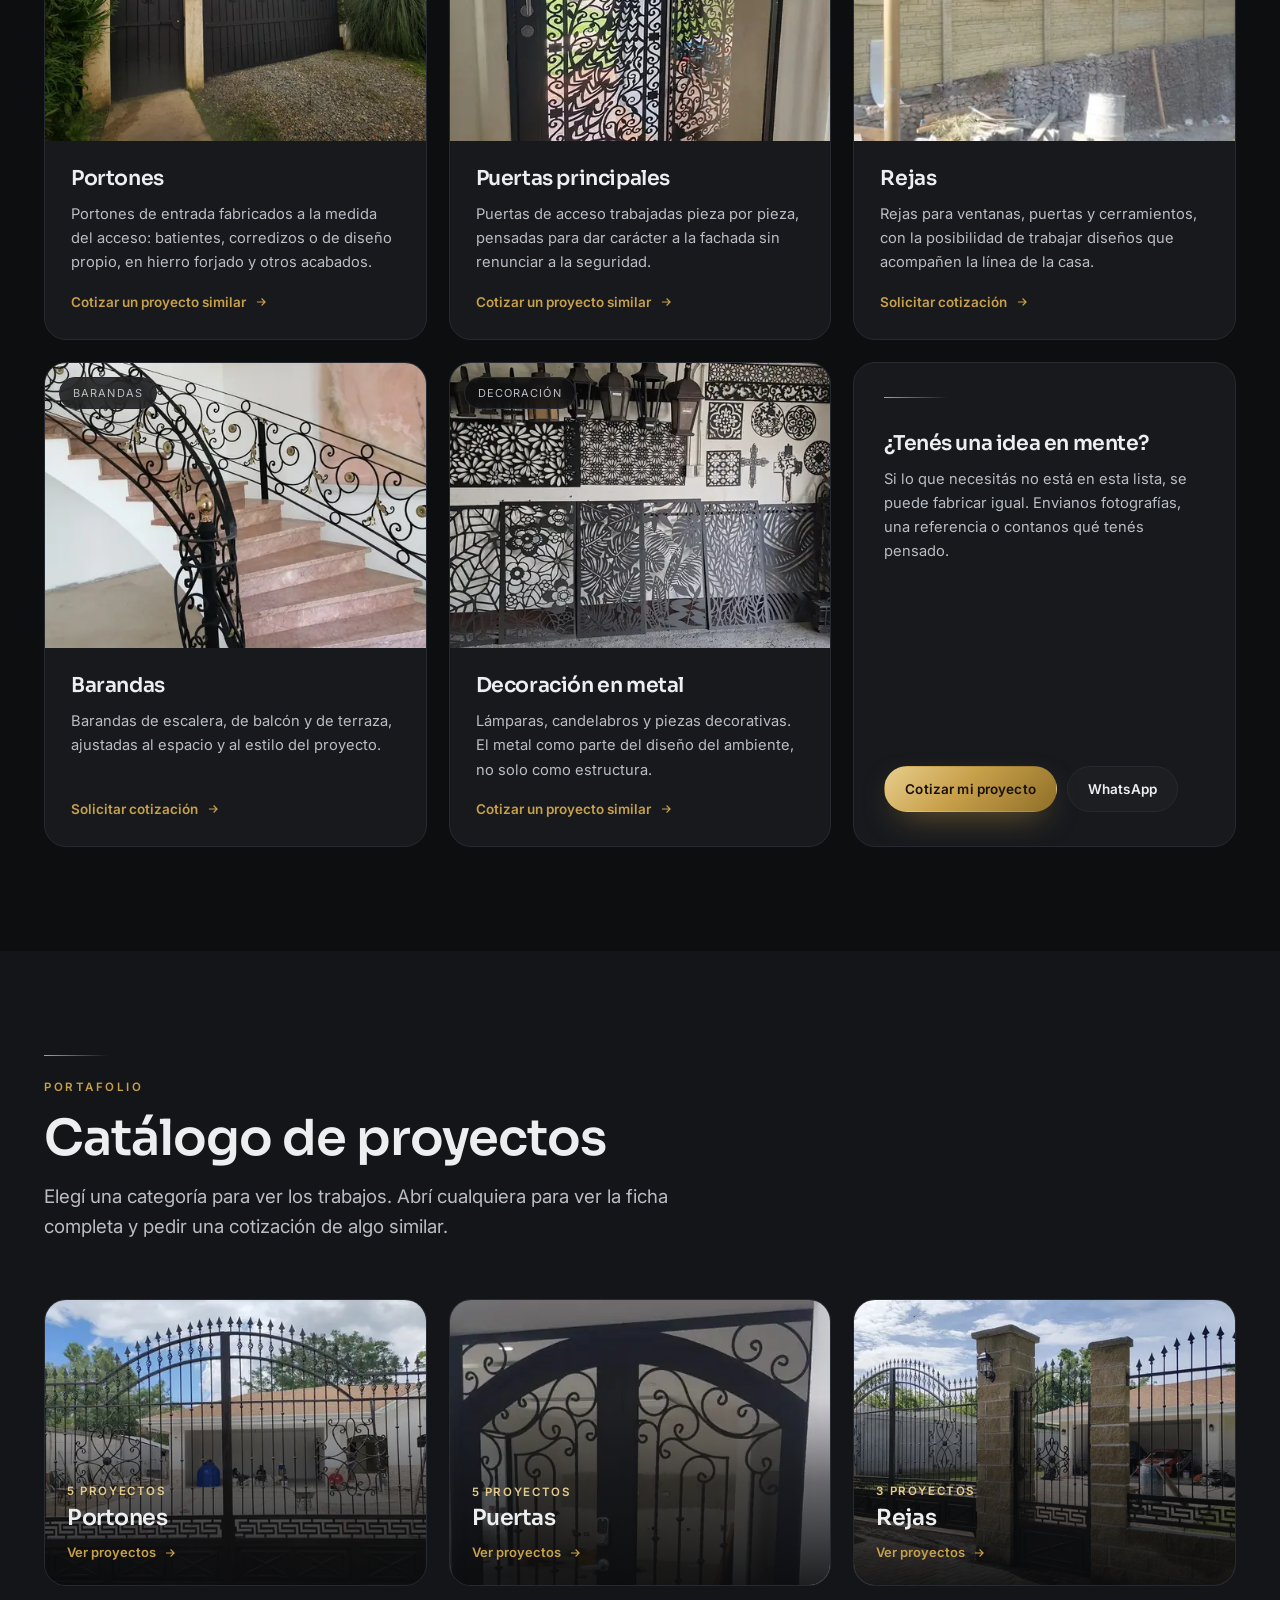
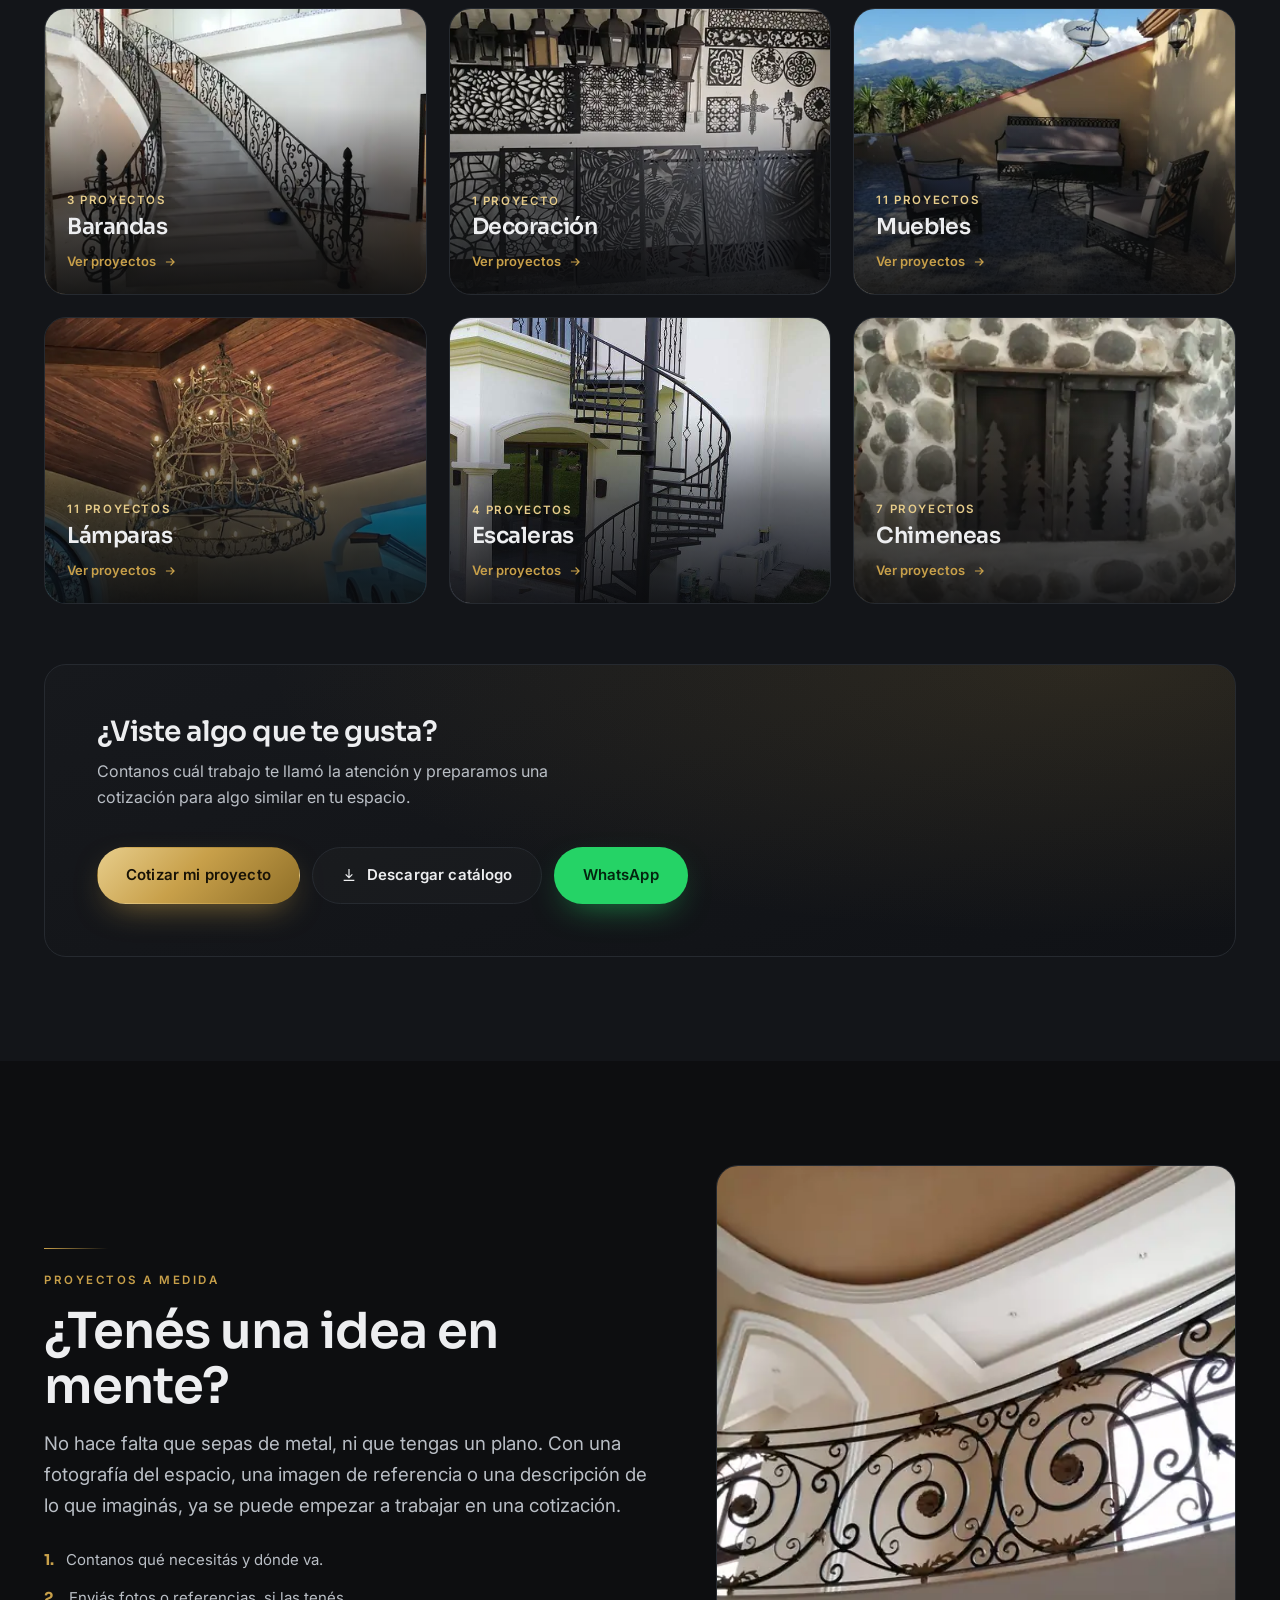
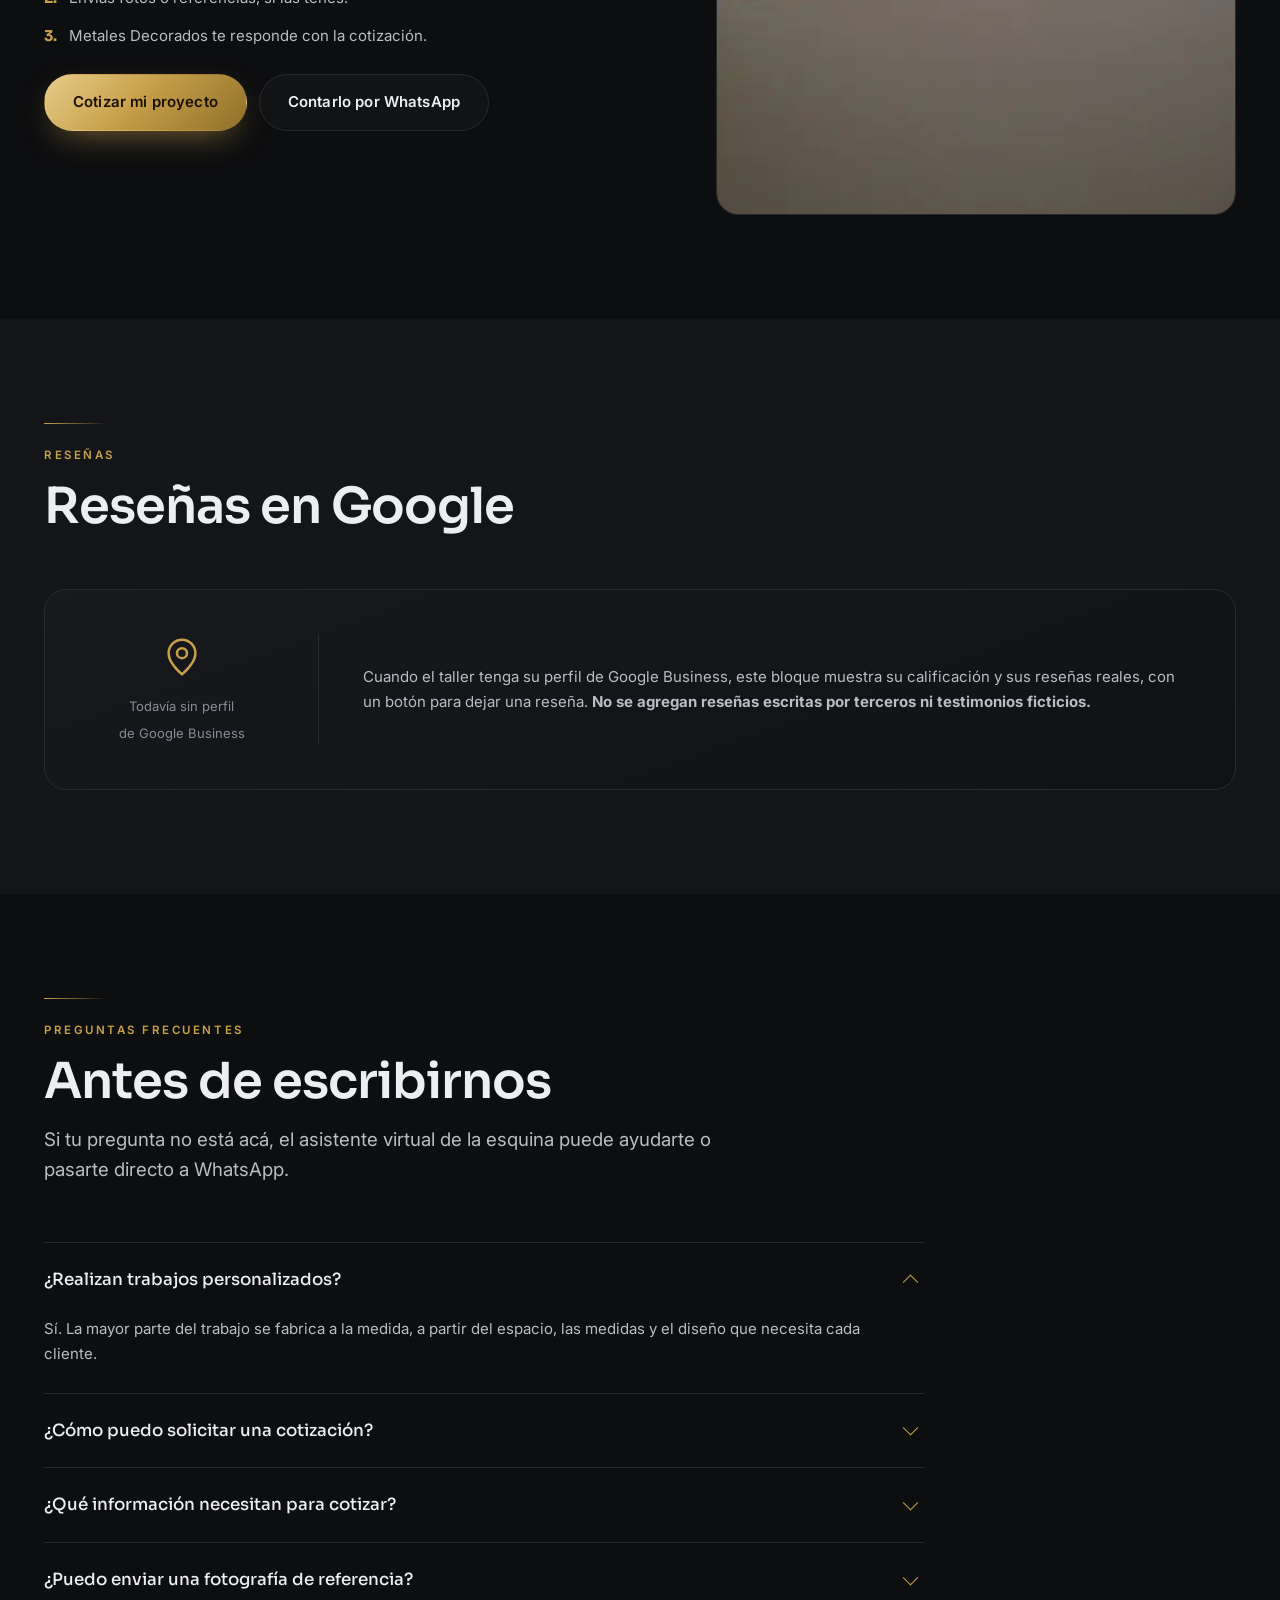
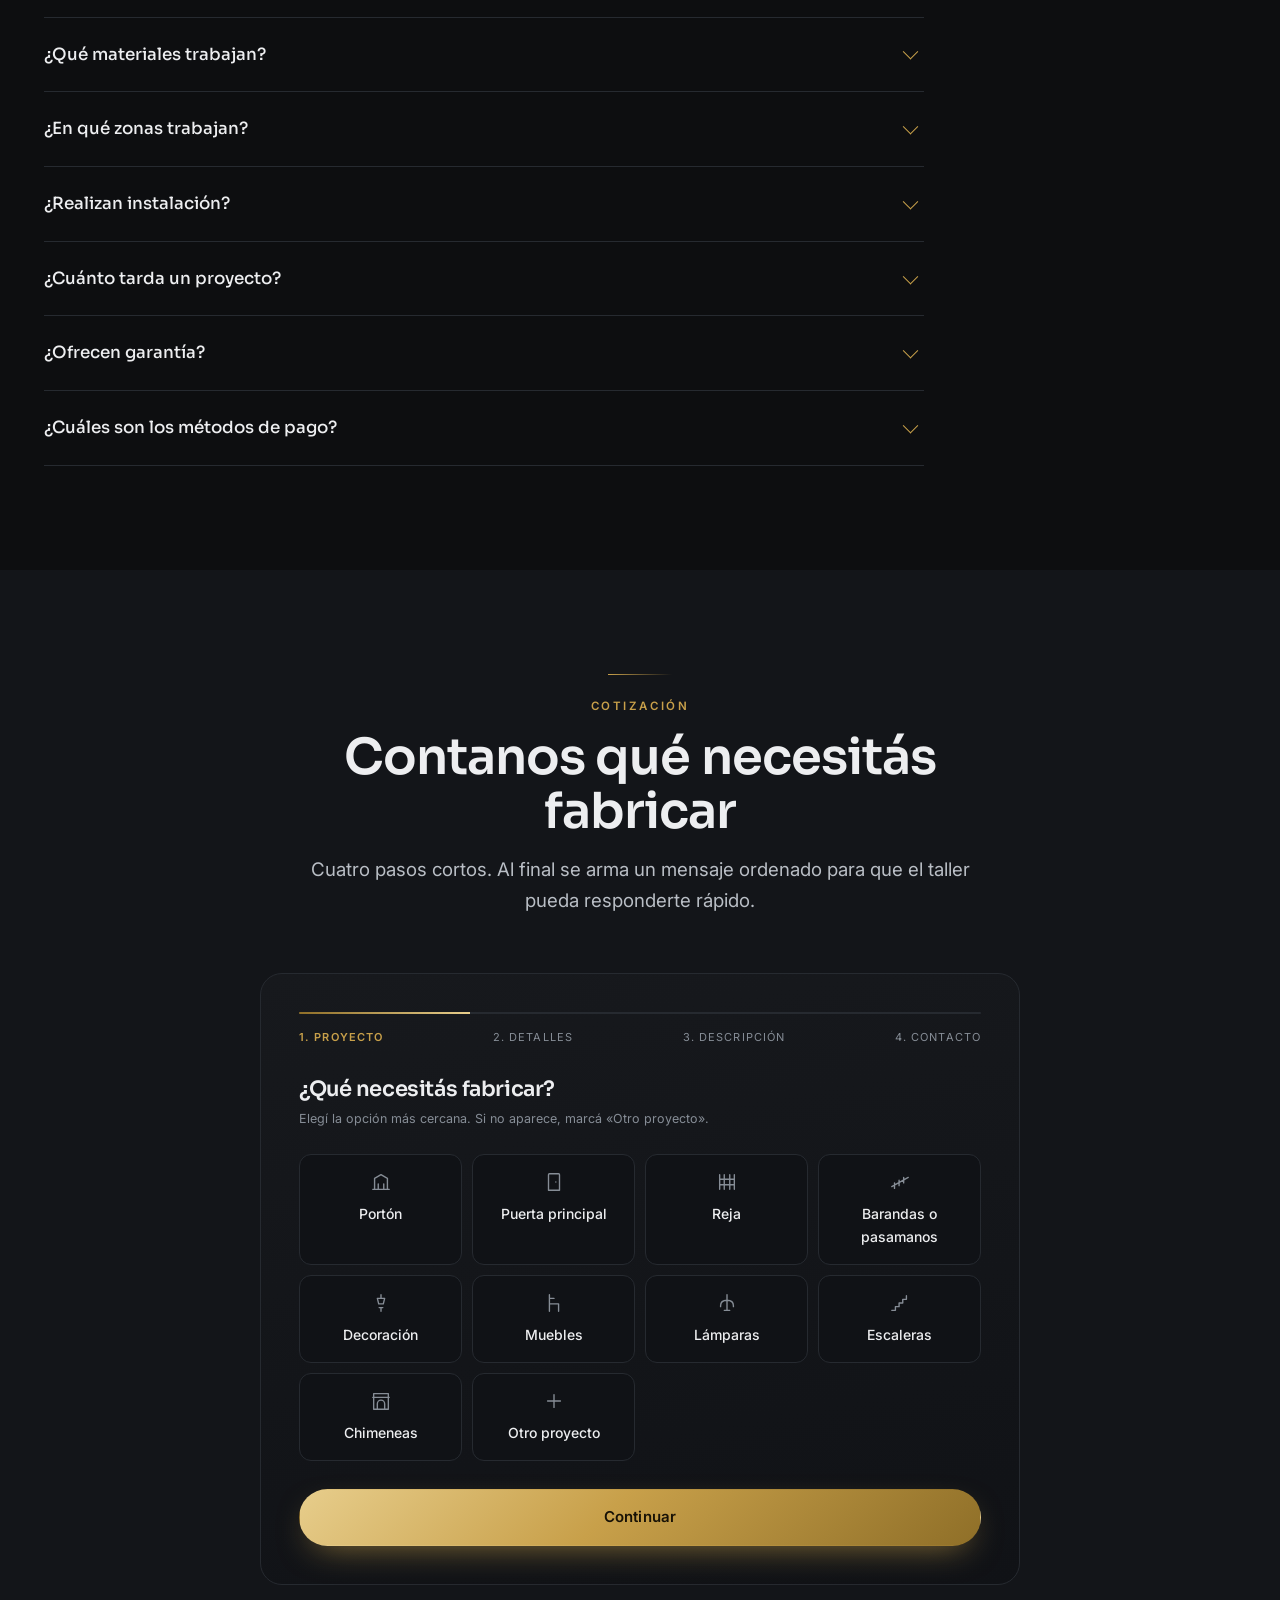
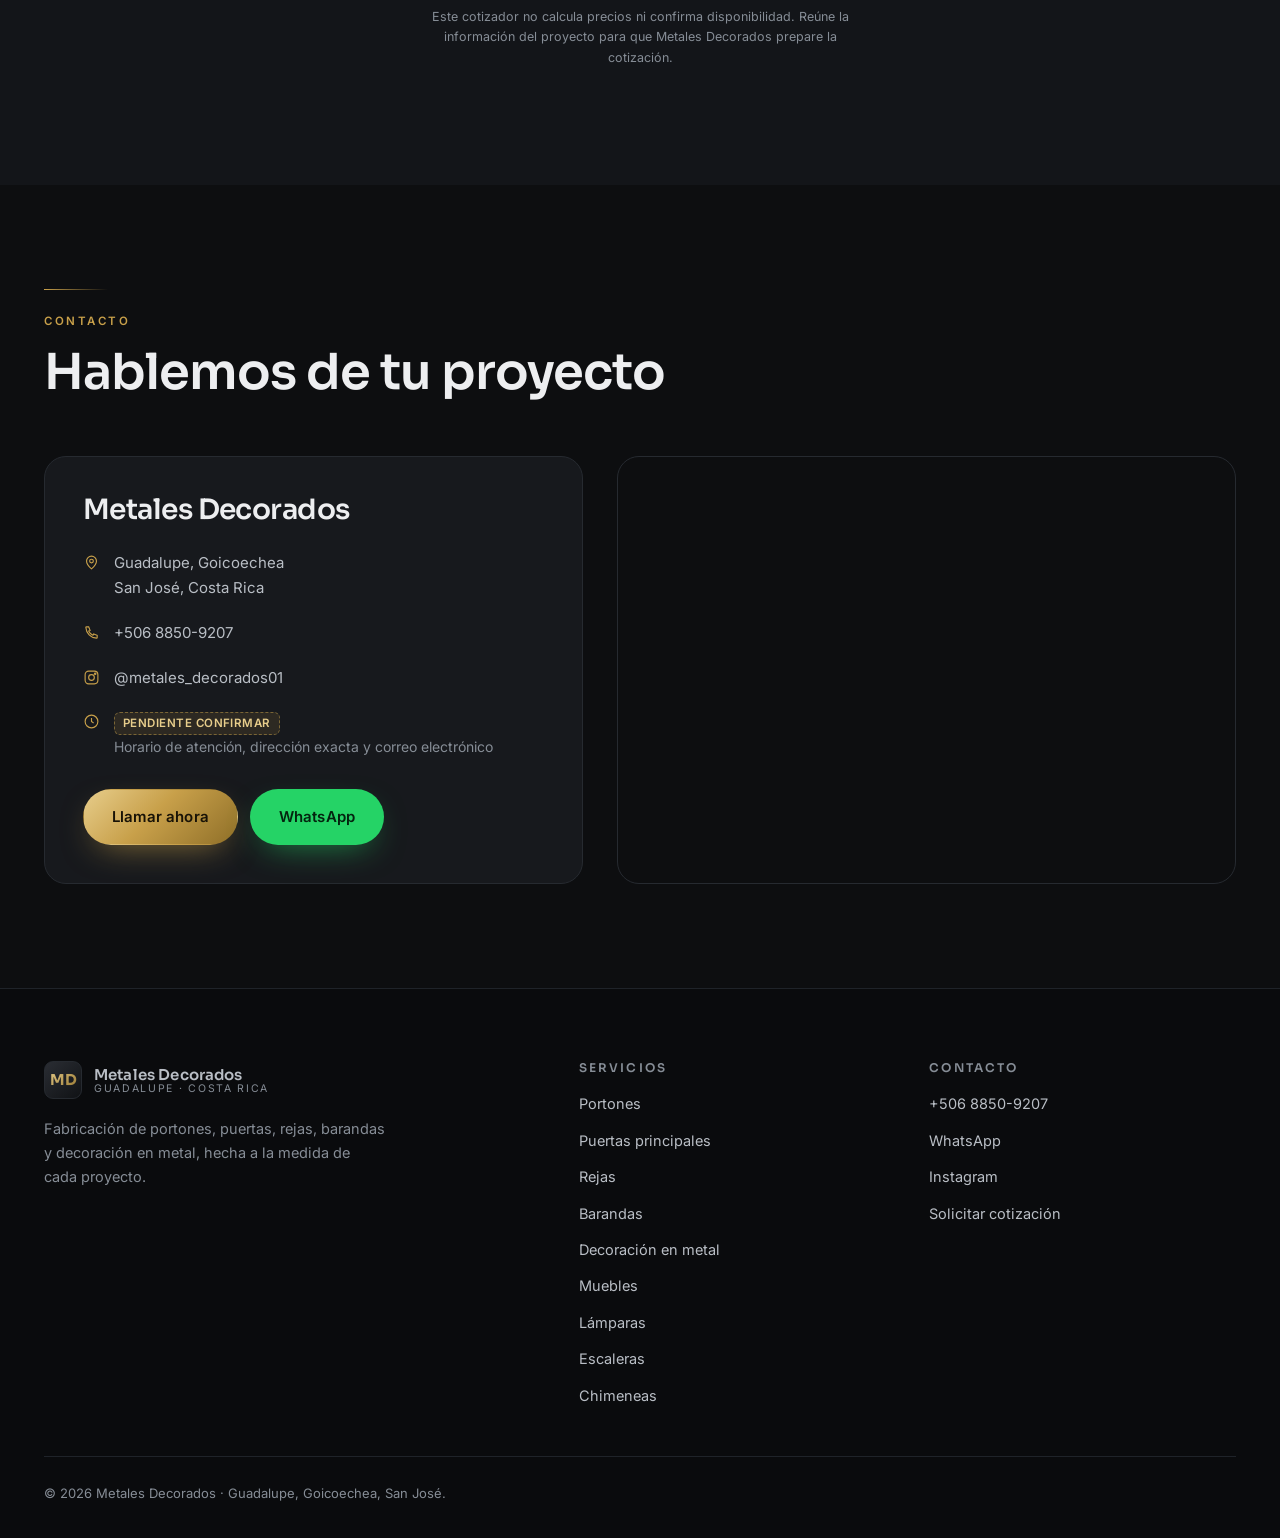
==== commit 28580f7d: "Fotos: carga por turnos, vista previa borrosa y calidad adaptativa - Las fotos que arma main.js se p" ====
--- a/amedida/index.html
+++ b/amedida/index.html
@@ -34,8 +34,8 @@
 <link rel="preconnect" href="https://fonts.googleapis.com">
 <link rel="preconnect" href="https://fonts.gstatic.com" crossorigin>
 <link href="https://fonts.googleapis.com/css2?family=Sora:wght@400;500;600;700&family=Inter:wght@400;500;600&display=swap" rel="stylesheet">
-<link rel="stylesheet" href="css/styles.css?v=cat1">
-<link rel="stylesheet" href="css/site.css?v=cat3">
+<link rel="stylesheet" href="css/styles.css?v=cat5">
+<link rel="stylesheet" href="css/site.css?v=cat5">
 
 <!-- Datos estructurados. Solo lo confirmado.
      openingHours, priceRange, email y direccion exacta se agregan cuando el
@@ -108,8 +108,8 @@
 <section class="hero" id="inicio">
   <div class="hero__bg">
     <picture>
-      <source type="image/webp" media="(max-width:960px)" srcset="img/web/hero-1280.webp?v=e1494cb2">
-      <source type="image/webp" srcset="img/web/hero-1600.webp?v=e1494cb2">
+      <source type="image/webp" media="(max-width:960px)" srcset="img/web/hero-1280.webp?v=ef11bc6f">
+      <source type="image/webp" srcset="img/web/hero-1600.webp?v=ef11bc6f">
       <img src="img/hero.jpg" alt="Proyecto en metal fabricado por Metales Decorados" fetchpriority="high" decoding="async" data-ph="Fotografía principal — proyecto destacado, horizontal" data-i18n-ph="heroPh">
     </picture>
   </div>
@@ -230,7 +230,7 @@
       </div>
       <div class="medida__media rv" data-delay="80">
         <picture>
-          <source type="image/webp" srcset="img/web/a-medida-480.webp?v=ccdf1bb6 480w, img/web/a-medida-960.webp?v=ccdf1bb6 960w" sizes="(max-width:900px) 100vw, 480px">
+          <source type="image/webp" srcset="img/web/a-medida-480.webp?v=3641ff90 480w, img/web/a-medida-960.webp?v=3641ff90 960w" sizes="(max-width:900px) 100vw, 480px">
           <img src="img/a-medida.jpg" alt="Proceso de fabricación en el taller" loading="lazy" decoding="async" data-ph="Foto del taller o del proceso de fabricación — vertical" data-i18n-ph="medidaPh">
         </picture>
       </div>
@@ -449,9 +449,9 @@
   </div>
 </div>
 
-<script src="js/core.js?v=cat4"></script>
-<script src="js/fotos-web.js?v=cat1"></script>
-<script src="js/main.js?v=cat3"></script>
+<script src="js/core.js?v=cat5"></script>
+<script src="js/fotos-web.js?v=cat5"></script>
+<script src="js/main.js?v=cat5"></script>
 <script src="js/cotizador.js?v=cat2"></script>
 <script src="js/chatbot.js?v=cat2"></script>
 </body>
--- a/amedida/css/styles.css
+++ b/amedida/css/styles.css
@@ -247,6 +247,13 @@
 .ph b{ font-family:var(--ff-display); font-size:11.5px; letter-spacing:.16em; text-transform:uppercase; }
 .ph span{ font-size:12px; color:var(--tx-3); max-width:26ch; line-height:1.4; }
 .ph svg{ opacity:.45; }
+/* Cargando: un borroso de la foto (o fondo liso), sin texto. "Fotografia pendiente" solo si falla. */
+.ph--carga{ background:var(--panel-2); border-color:transparent; transition:opacity .45s var(--ease); }
+.ph--carga > *{ display:none; }
+.ph--lqip{ background-size:cover; background-repeat:no-repeat; background-position:center; filter:blur(12px); transform:scale(1.15); }
+.ph--carga:not(.ph--lqip){ animation:phPulso 1.6s ease-in-out infinite; }
+.ph.ph--fuera{ opacity:0; animation:none; pointer-events:none; }
+@keyframes phPulso{ 0%,100%{ opacity:1; } 50%{ opacity:.6; } }
 
 /* ---------- Bloque CTA ---------- */
 .cta-band{
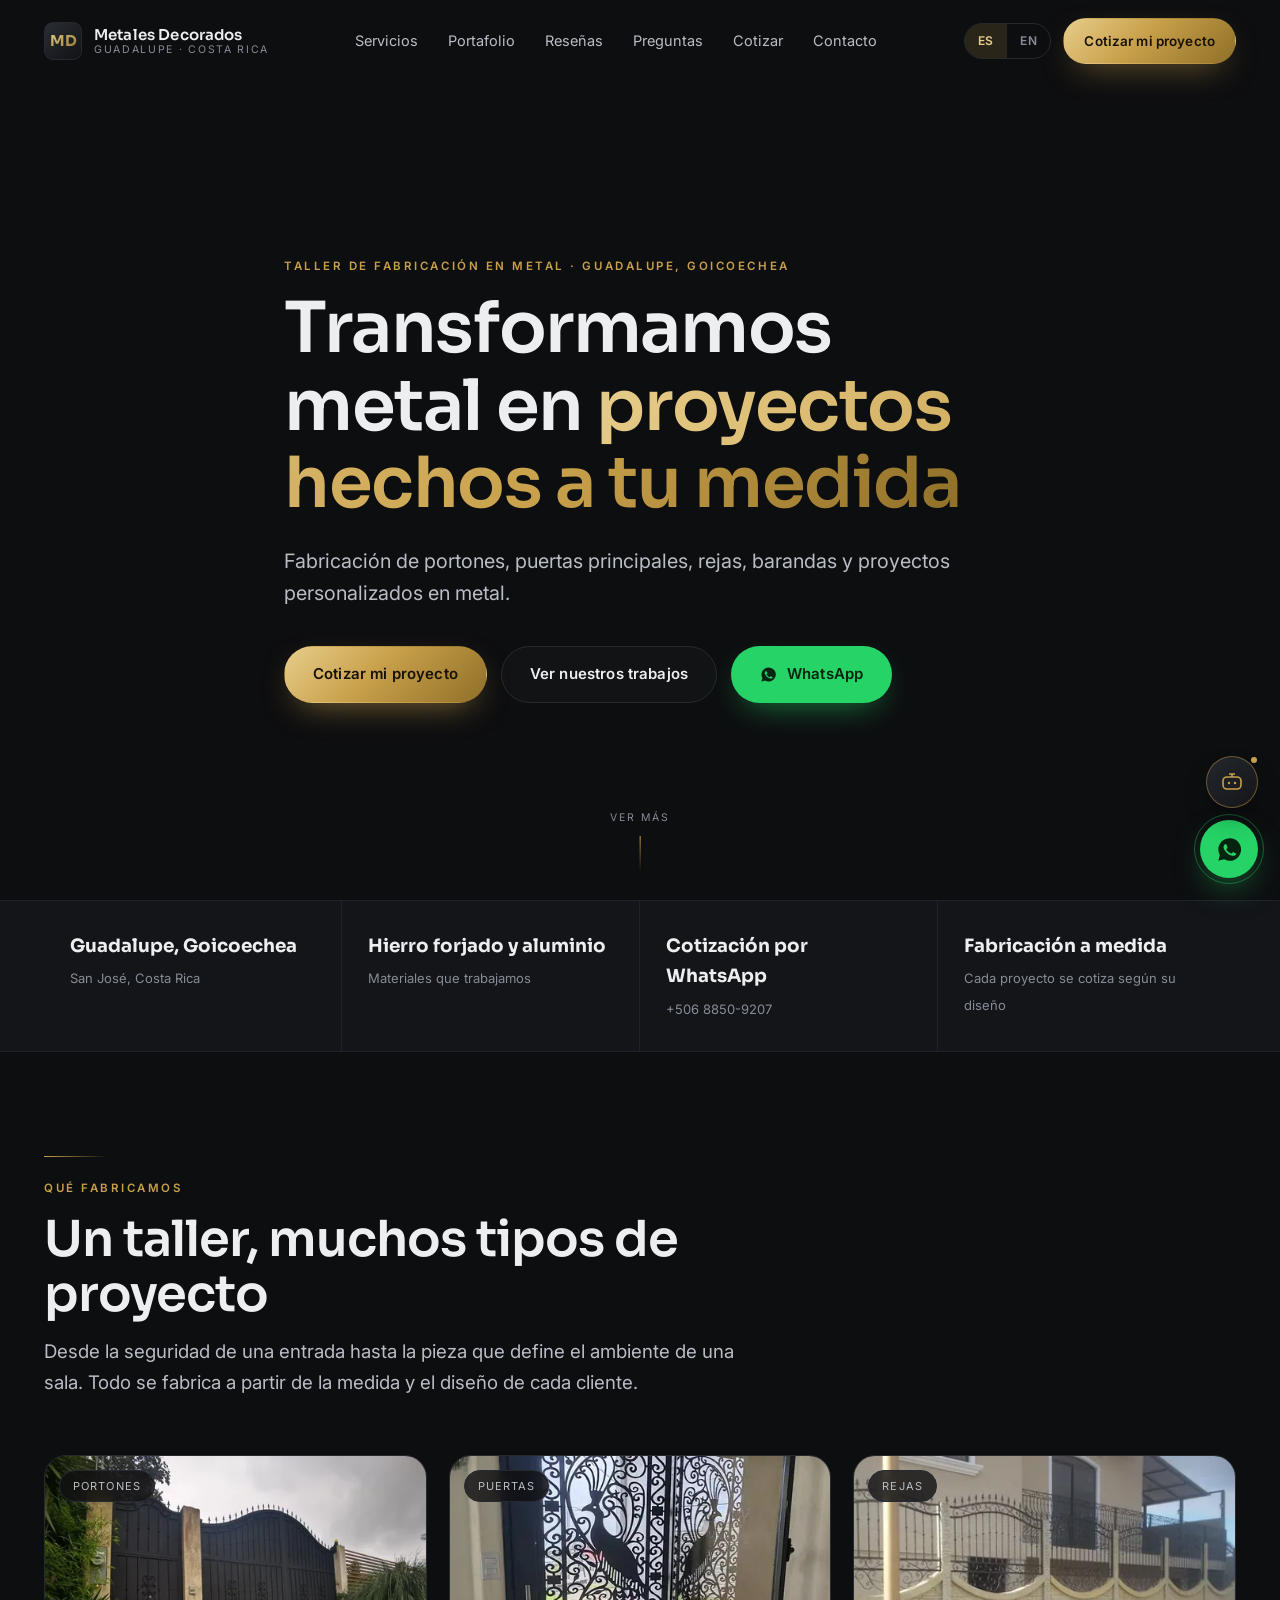
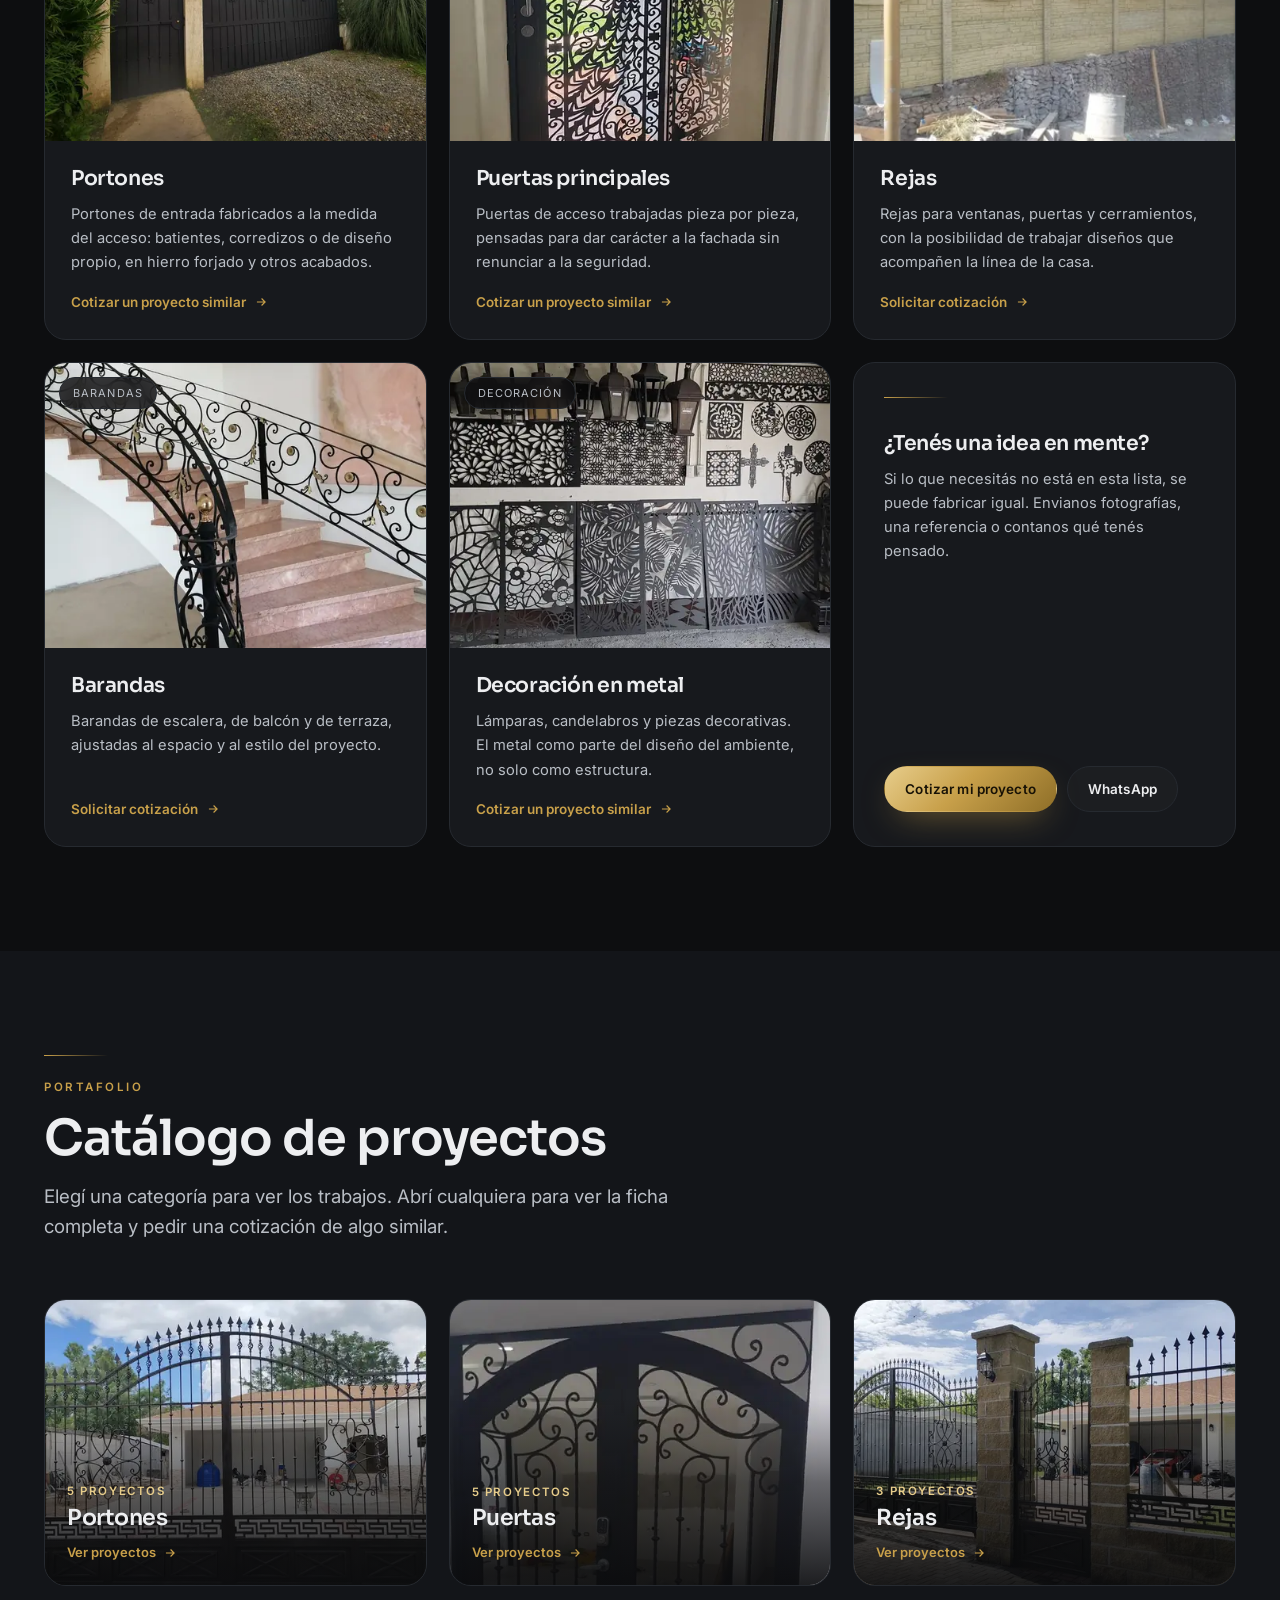
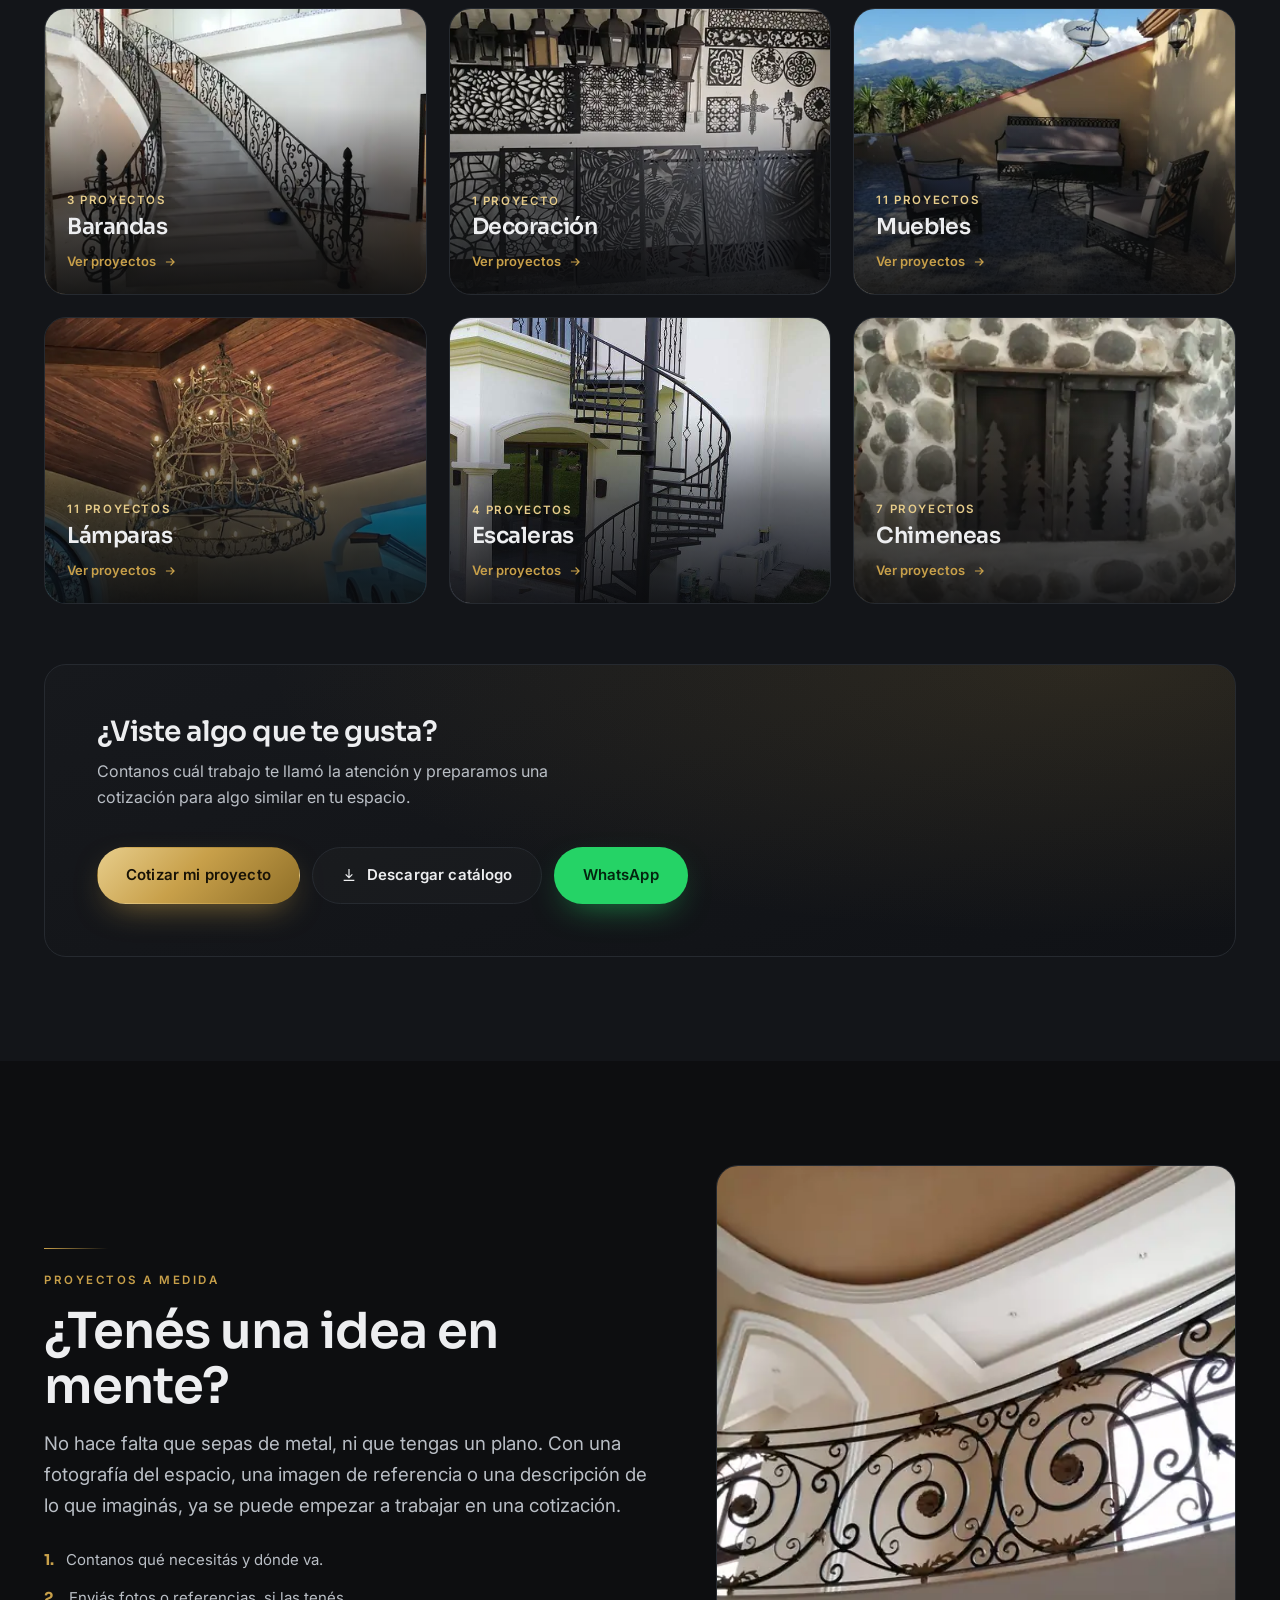
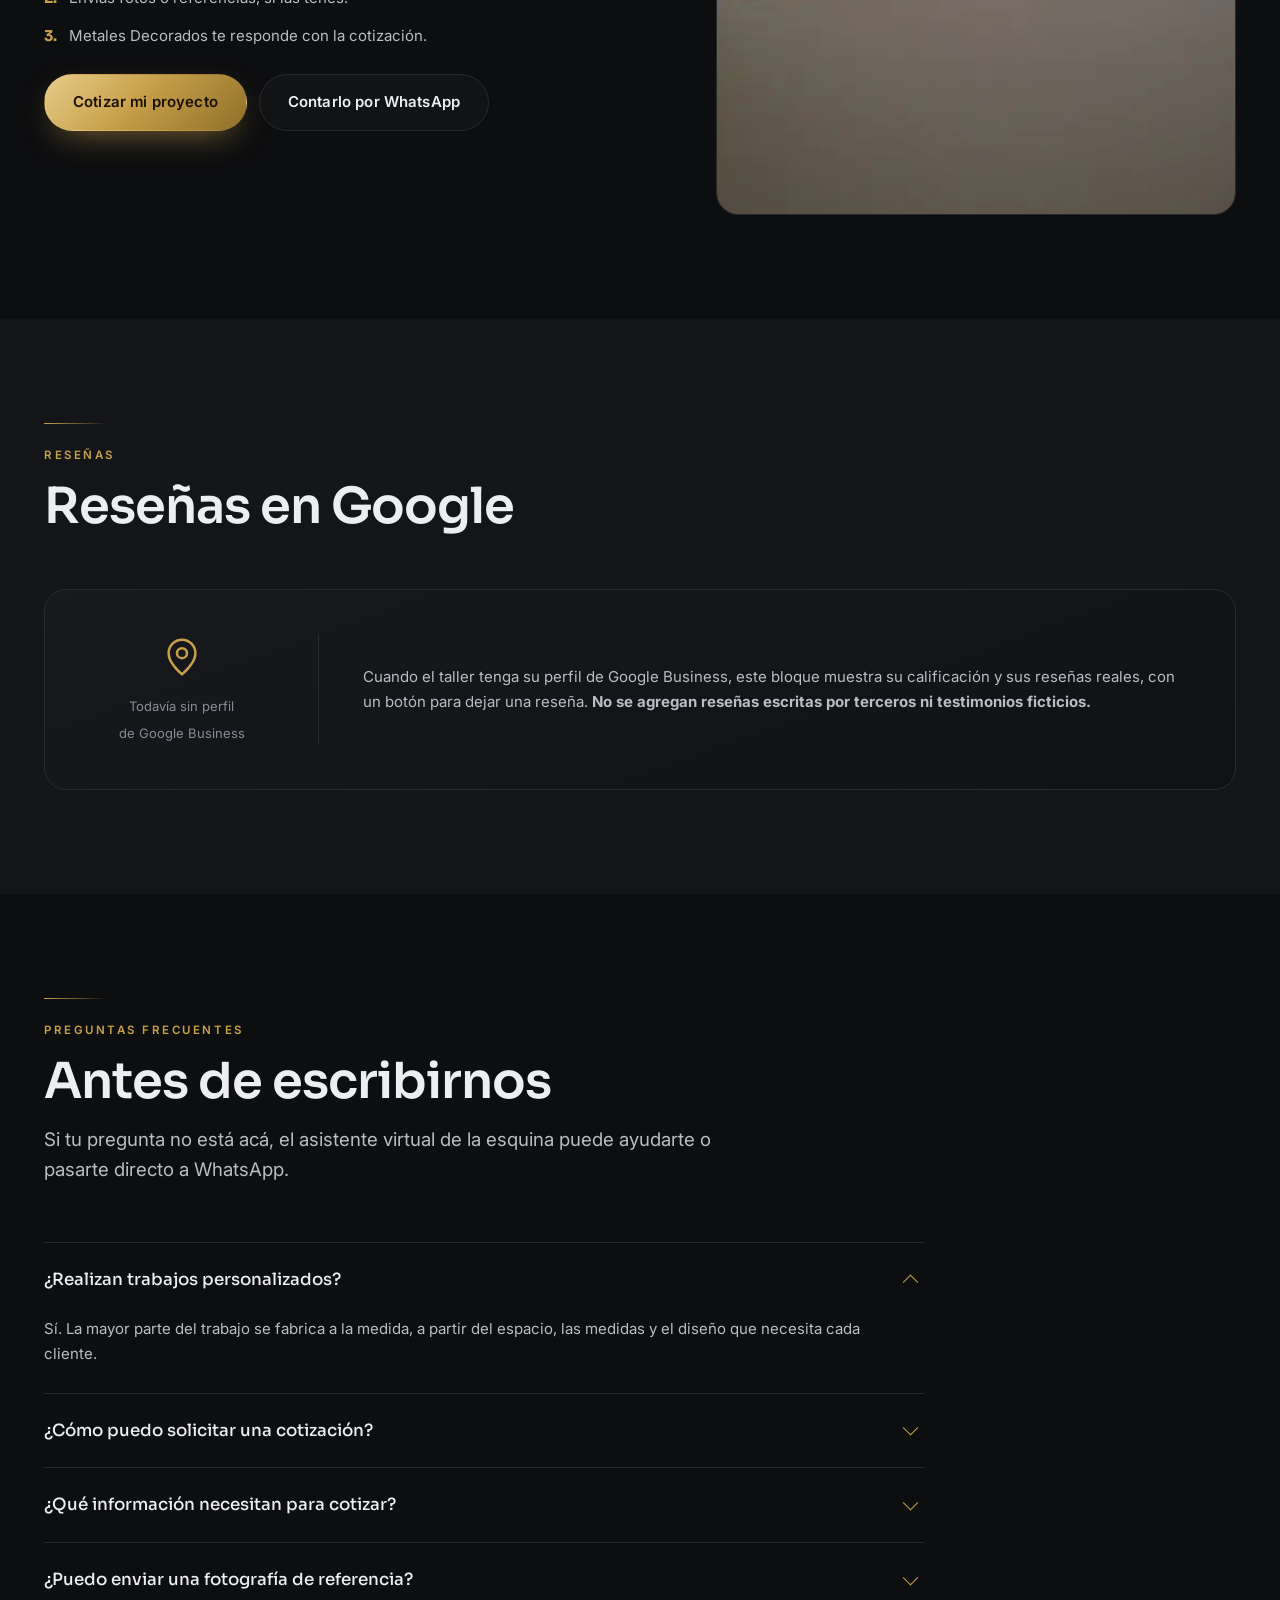
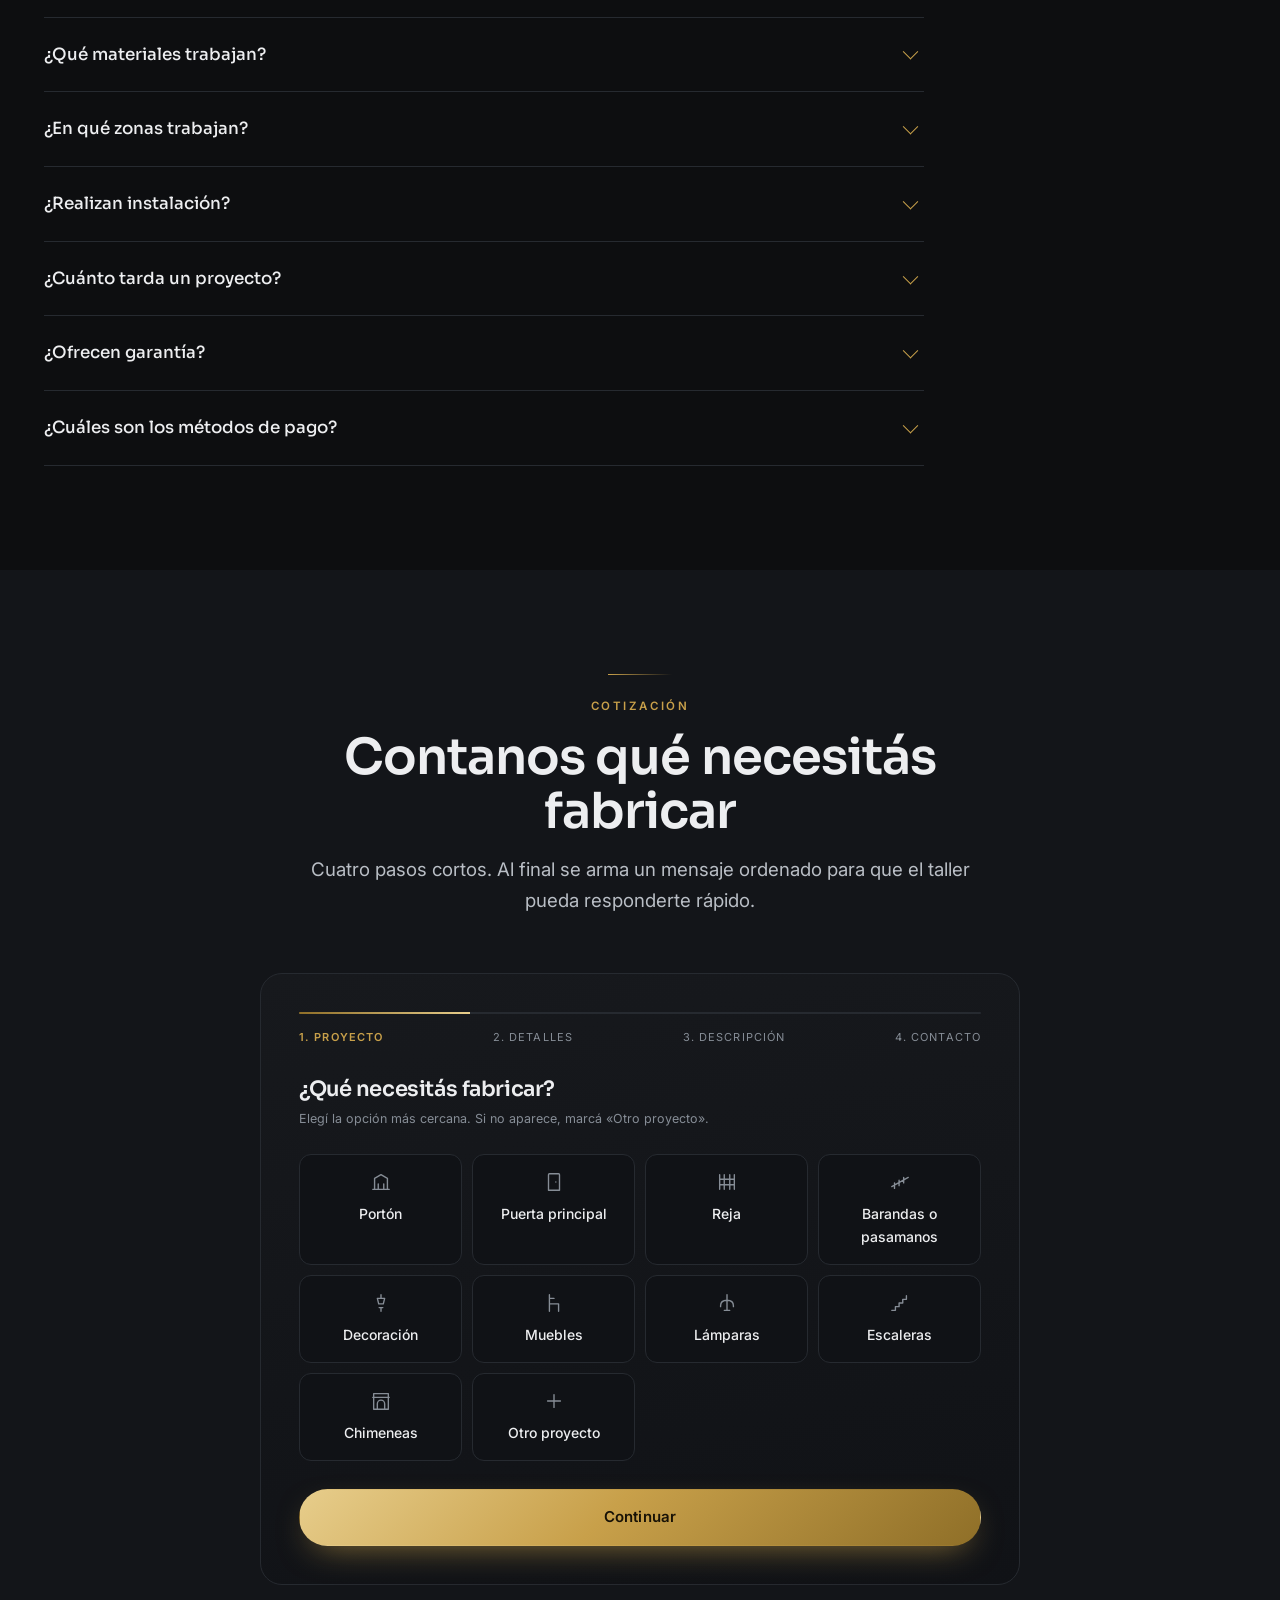
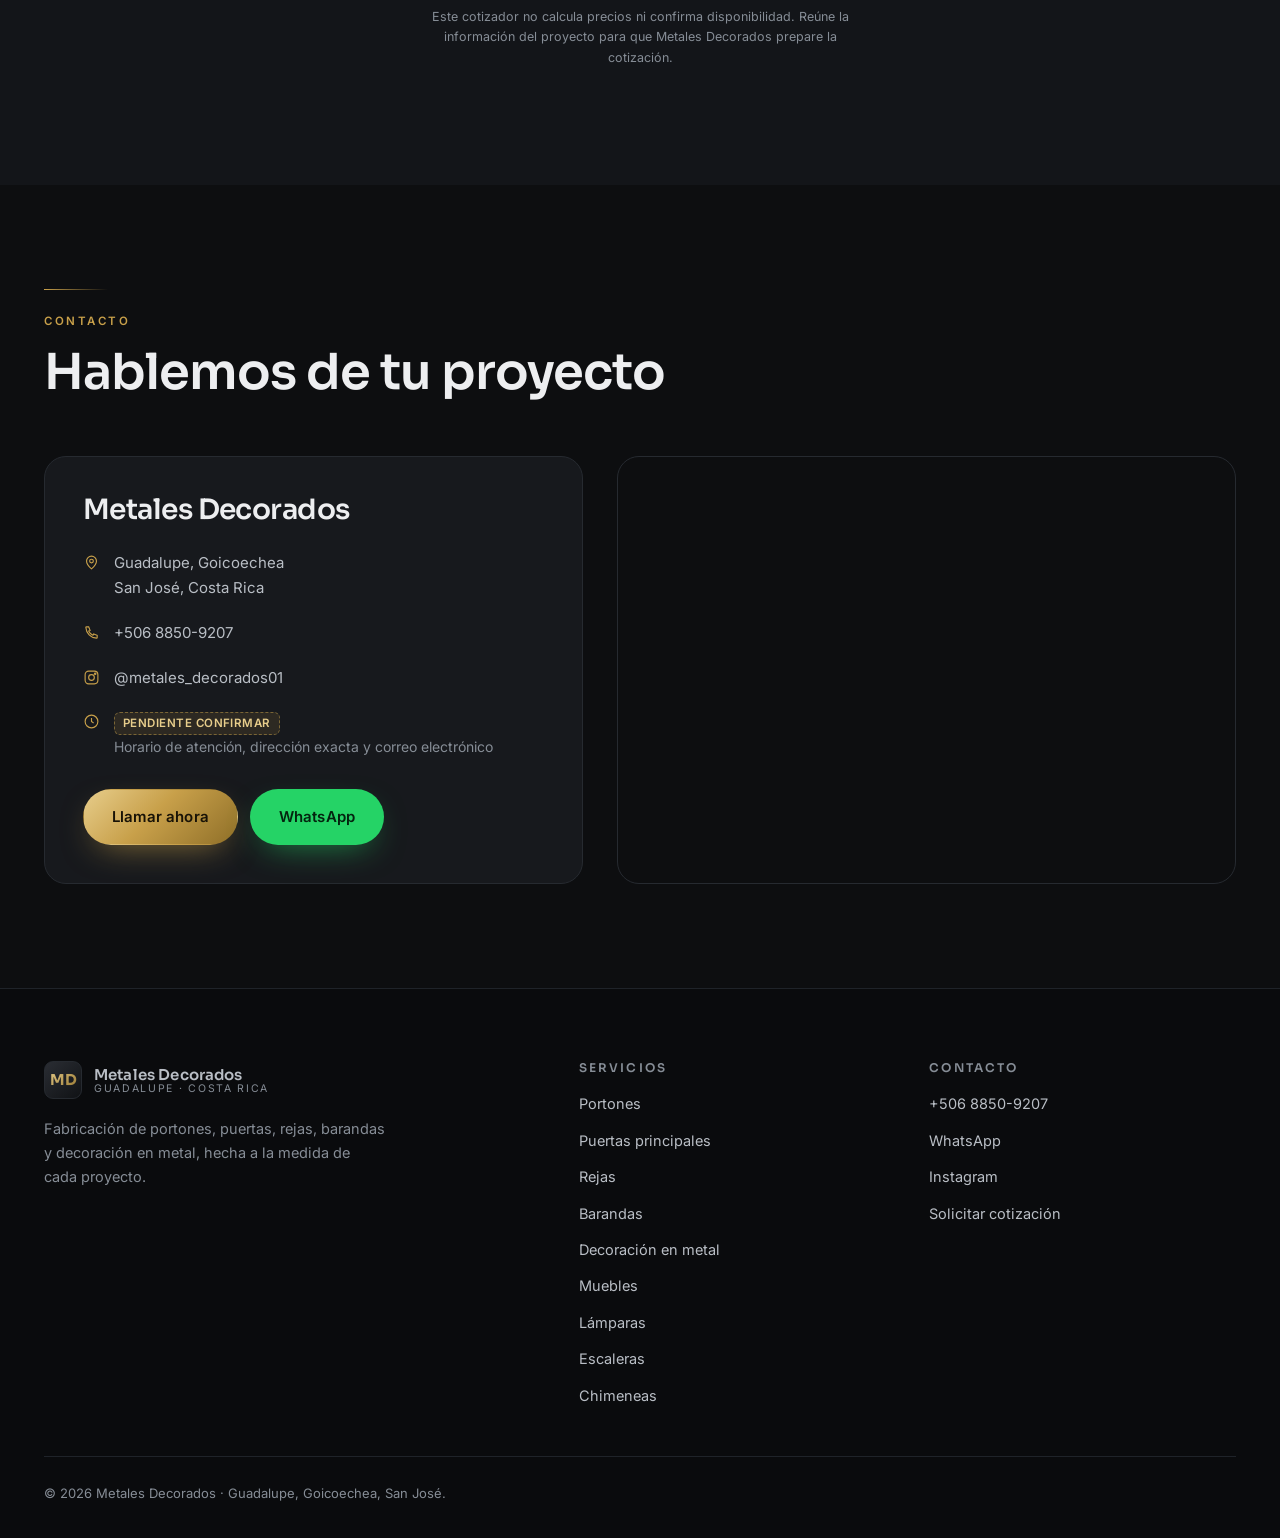
==== commit 7a1f9ea9: "Guía de ayuda: a los 30 s ofrece ir al asistente o al cotizador Tarjeta de 2 pasos (cotizar / pregun" ====
--- a/amedida/index.html
+++ b/amedida/index.html
@@ -35,7 +35,7 @@
 <link rel="preconnect" href="https://fonts.gstatic.com" crossorigin>
 <link href="https://fonts.googleapis.com/css2?family=Sora:wght@400;500;600;700&family=Inter:wght@400;500;600&display=swap" rel="stylesheet">
 <link rel="stylesheet" href="css/styles.css?v=cat5">
-<link rel="stylesheet" href="css/site.css?v=cat5">
+<link rel="stylesheet" href="css/site.css?v=guia2">
 
 <!-- Datos estructurados. Solo lo confirmado.
      openingHours, priceRange, email y direccion exacta se agregan cuando el
@@ -451,8 +451,9 @@
 
 <script src="js/core.js?v=cat5"></script>
 <script src="js/fotos-web.js?v=cat5"></script>
-<script src="js/main.js?v=cat5"></script>
+<script src="js/main.js?v=guia1"></script>
 <script src="js/cotizador.js?v=cat2"></script>
-<script src="js/chatbot.js?v=cat2"></script>
+<script src="js/chatbot.js?v=guia1"></script>
+<script src="js/guia.js?v=guia1"></script>
 </body>
 </html>
--- a/amedida/css/site.css
+++ b/amedida/css/site.css
@@ -334,6 +334,41 @@
 
 @media (max-width:460px){
   .bot{ right:8px; left:8px; bottom:8px; width:auto; height:calc(100vh - 16px); border-radius:14px; }
+}
+
+/* ---------- Guia de ayuda (aparece a los 30 s si la persona no ha empezado nada) ---------- */
+.guia{
+  /* a la derecha, encima de los botones flotantes: no tapa el texto de la portada y queda junto al asistente */
+  position:fixed; right:22px; bottom:156px; z-index:80;
+  width:350px; max-width:calc(100vw - 32px); padding:20px 20px 14px;
+  background:var(--bg-2); border:1px solid rgba(200,160,74,.35); border-radius:18px;
+  box-shadow:0 30px 70px -20px rgba(0,0,0,.9);
+  animation:guiaIn .45s var(--ease);
+}
+@keyframes guiaIn{ from{ opacity:0; transform:translateY(14px); } to{ opacity:1; transform:none; } }
+.guia .eyebrow{ margin:0 0 6px; }
+.guia h3{ font-size:1.18rem; margin:0 0 7px; padding-right:26px; }
+.guia p:not(.eyebrow){ margin:0 0 14px; color:var(--tx-2); font-size:13.5px; line-height:1.5; }
+.guia__x{
+  position:absolute; top:10px; right:12px; width:30px; height:30px; border-radius:50%;
+  background:none; border:0; color:var(--tx-3); font-size:22px; line-height:1;
+}
+.guia__x:hover{ color:var(--brass); }
+.guia__ops{ display:flex; flex-direction:column; gap:8px; }
+.guia__op{
+  text-align:left; padding:12px 14px; border-radius:12px; color:var(--tx);
+  border:1px solid var(--line); background:rgba(255,255,255,.02);
+  transition:border-color .25s, background .25s, transform .25s var(--ease);
+}
+.guia__op:hover{ border-color:rgba(200,160,74,.55); background:var(--brass-glow); transform:translateY(-1px); }
+.guia__op b{ display:block; font-size:14px; font-weight:600; }
+.guia__op small{ display:block; margin-top:2px; color:var(--tx-3); font-size:12px; }
+.guia__pie{ display:flex; justify-content:space-between; margin-top:10px; }
+.guia__pie button{ background:none; border:0; padding:6px 2px; color:var(--tx-3); font-size:12.5px; }
+.guia__pie button:hover{ color:var(--brass); }
+@media (max-width:600px){
+  /* encima de los botones flotantes (asistente y WhatsApp), que van a la derecha */
+  .guia{ left:12px; right:12px; bottom:164px; width:auto; max-width:none; }
 }
 
 /* ---------- Contacto ---------- */
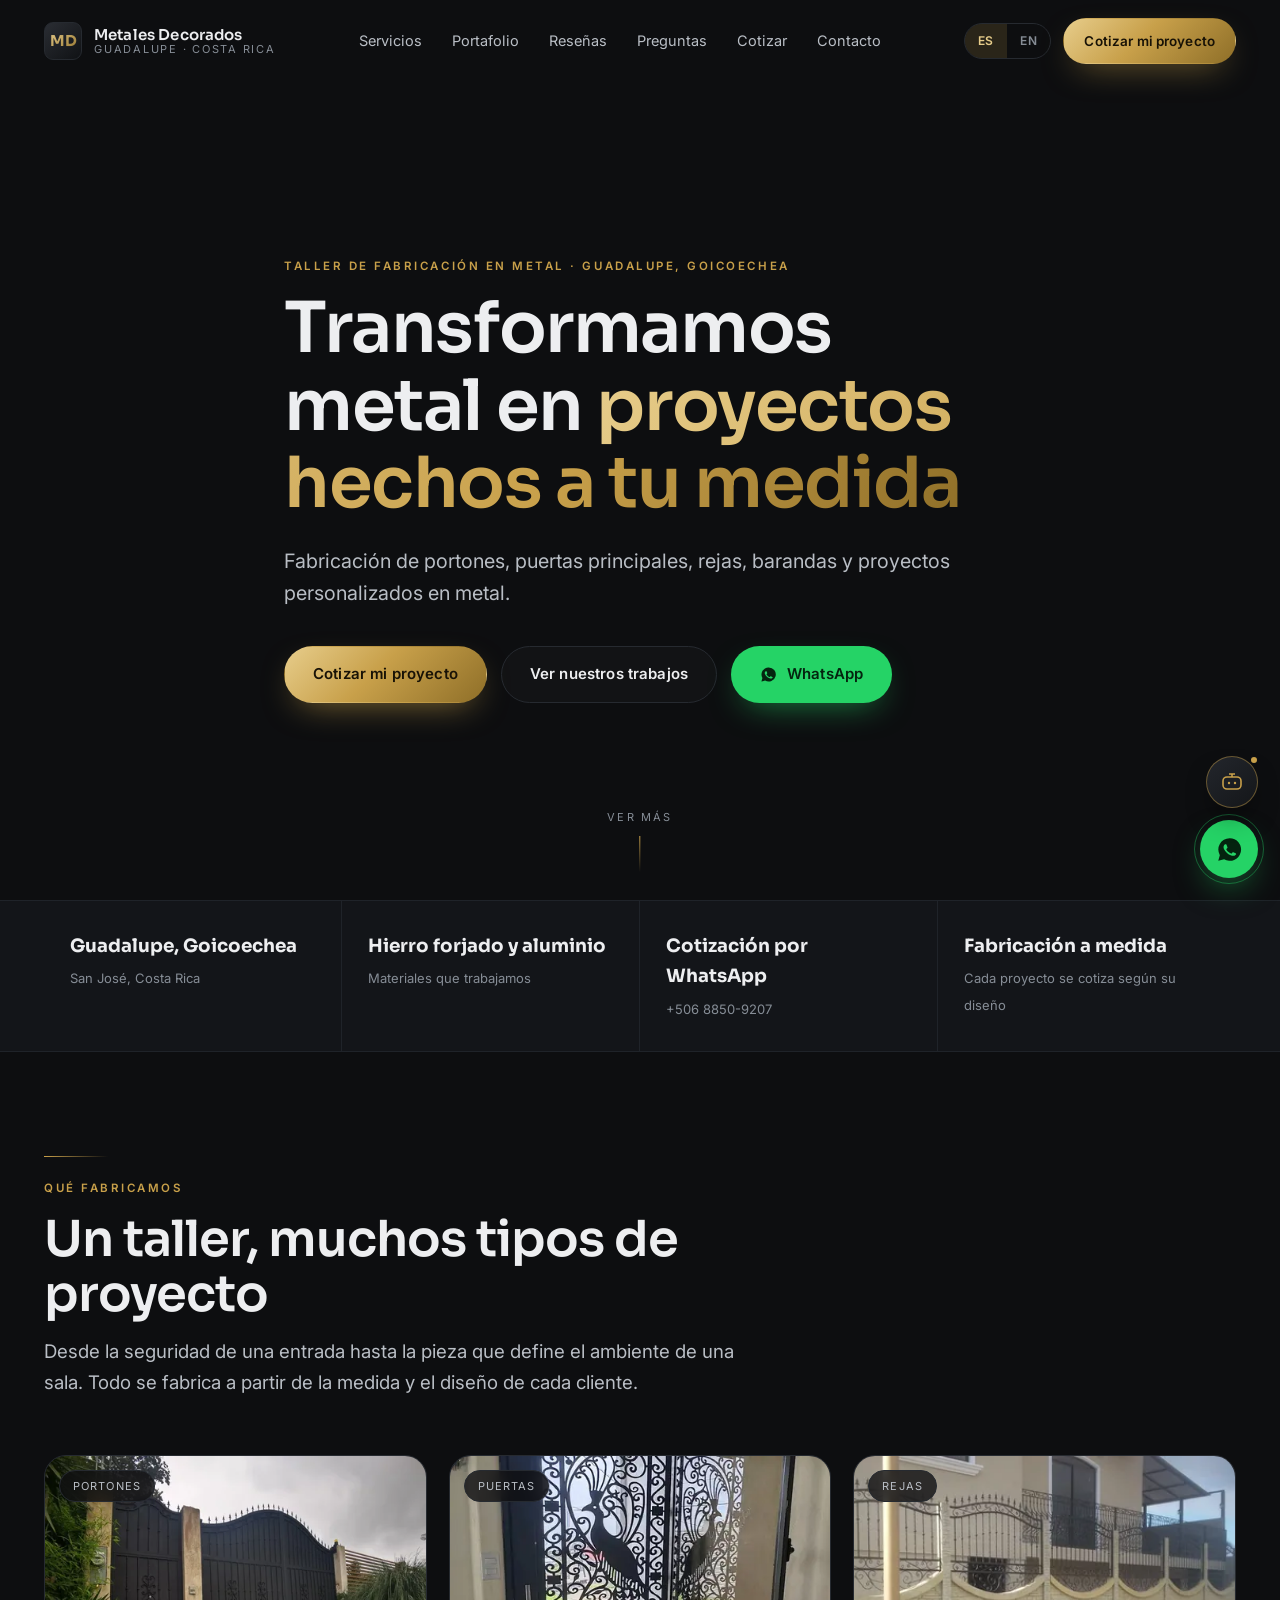
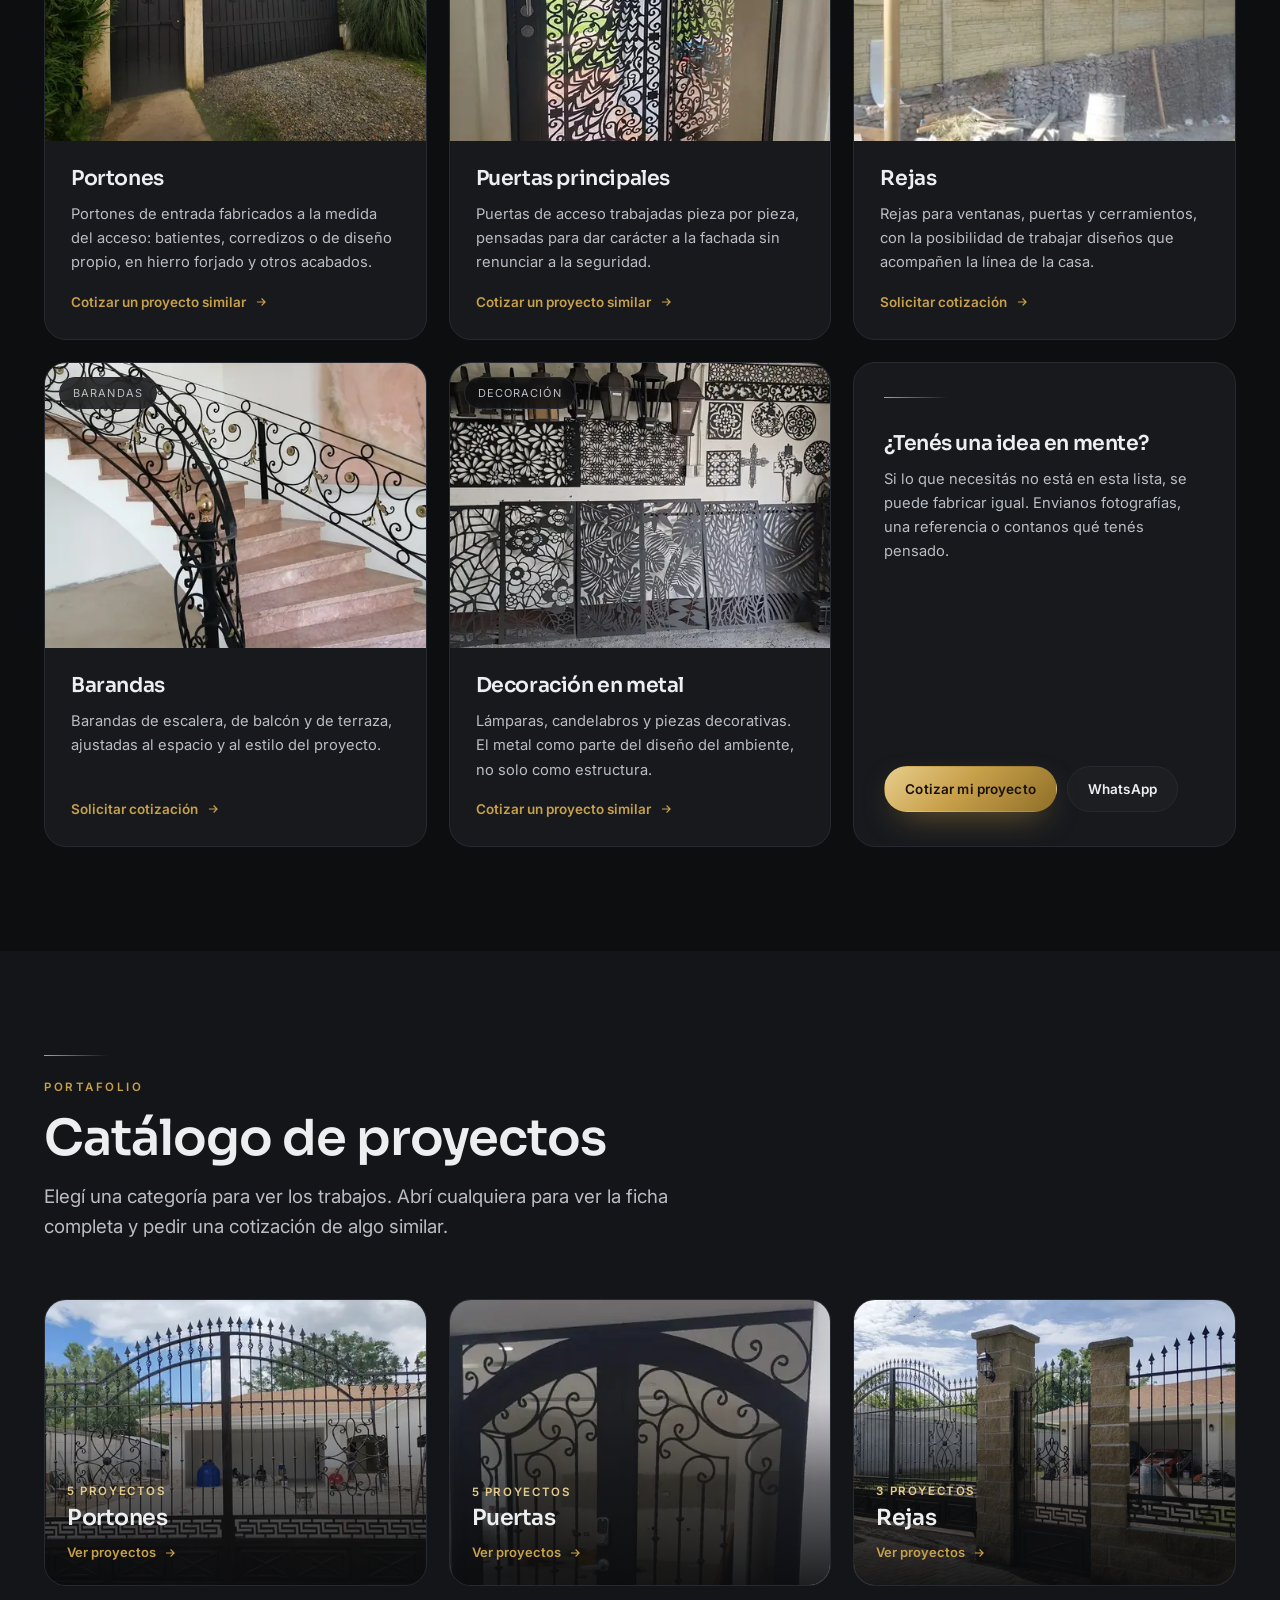
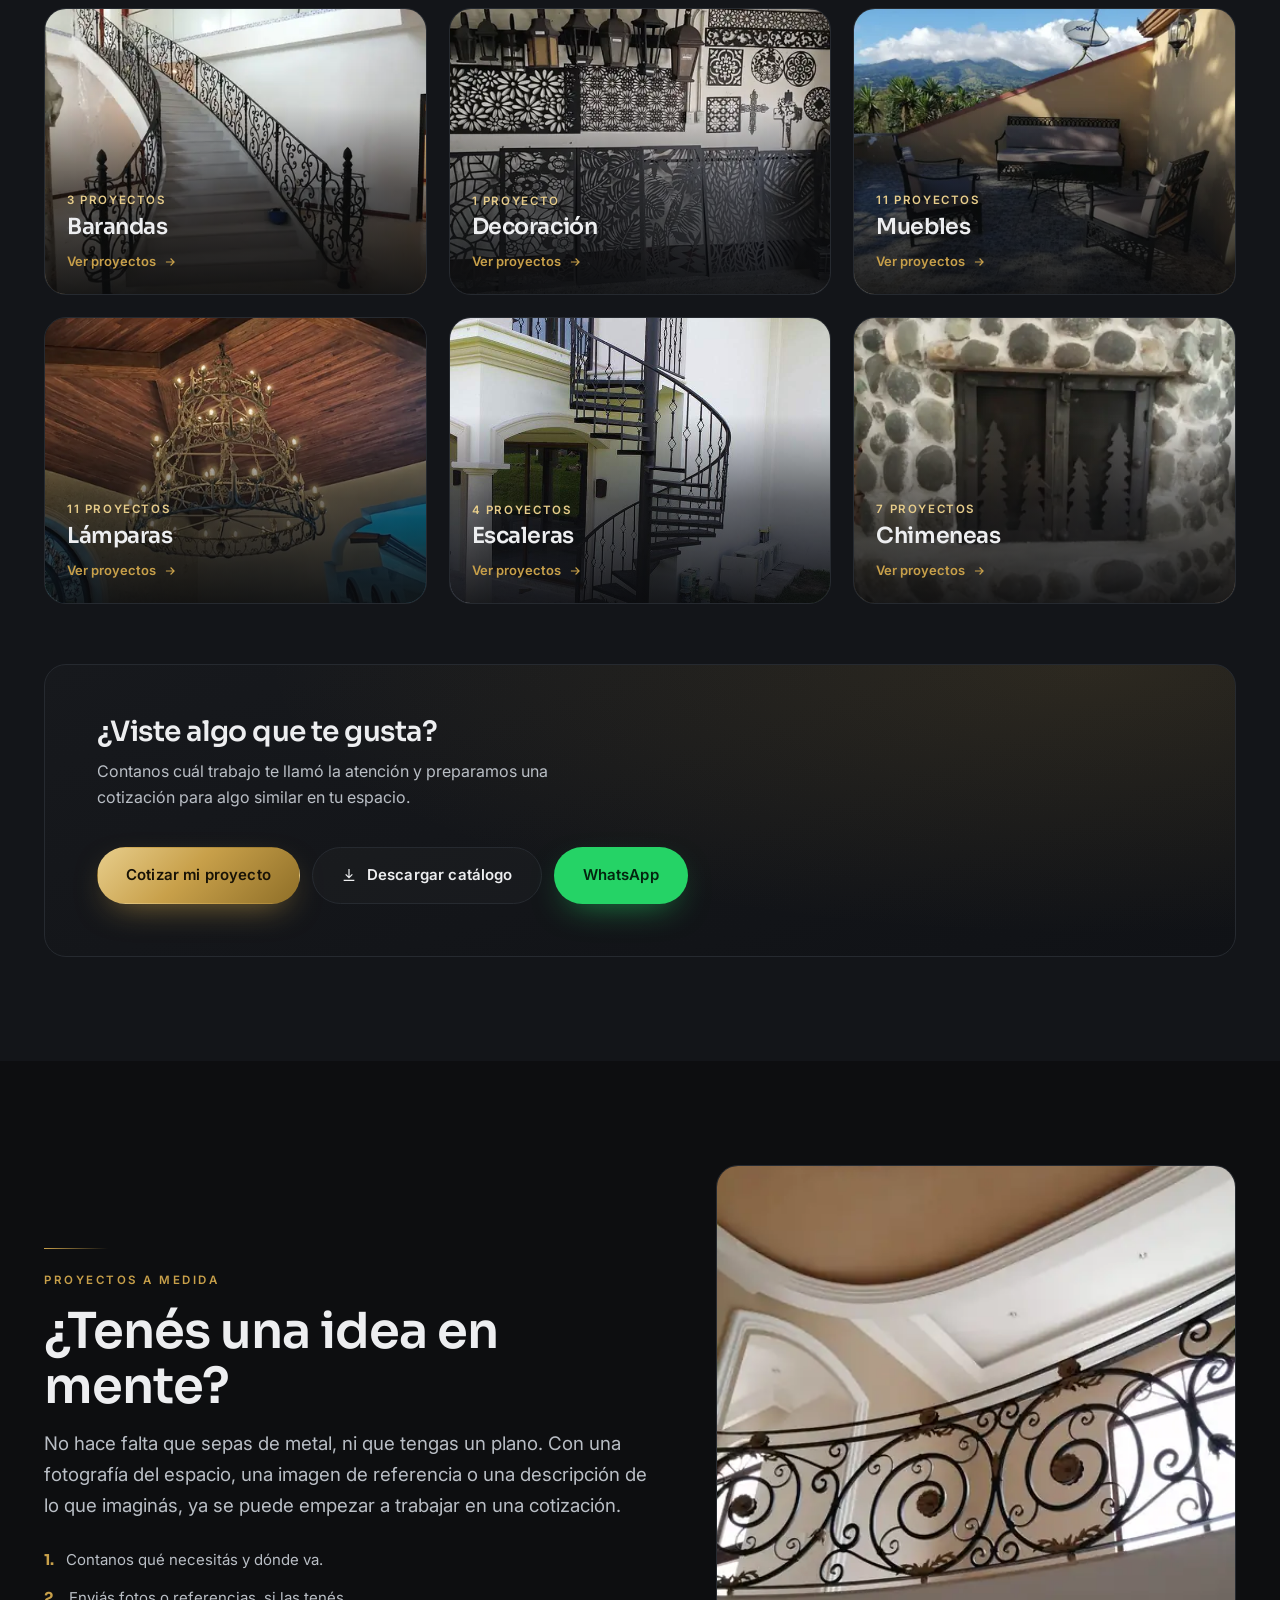
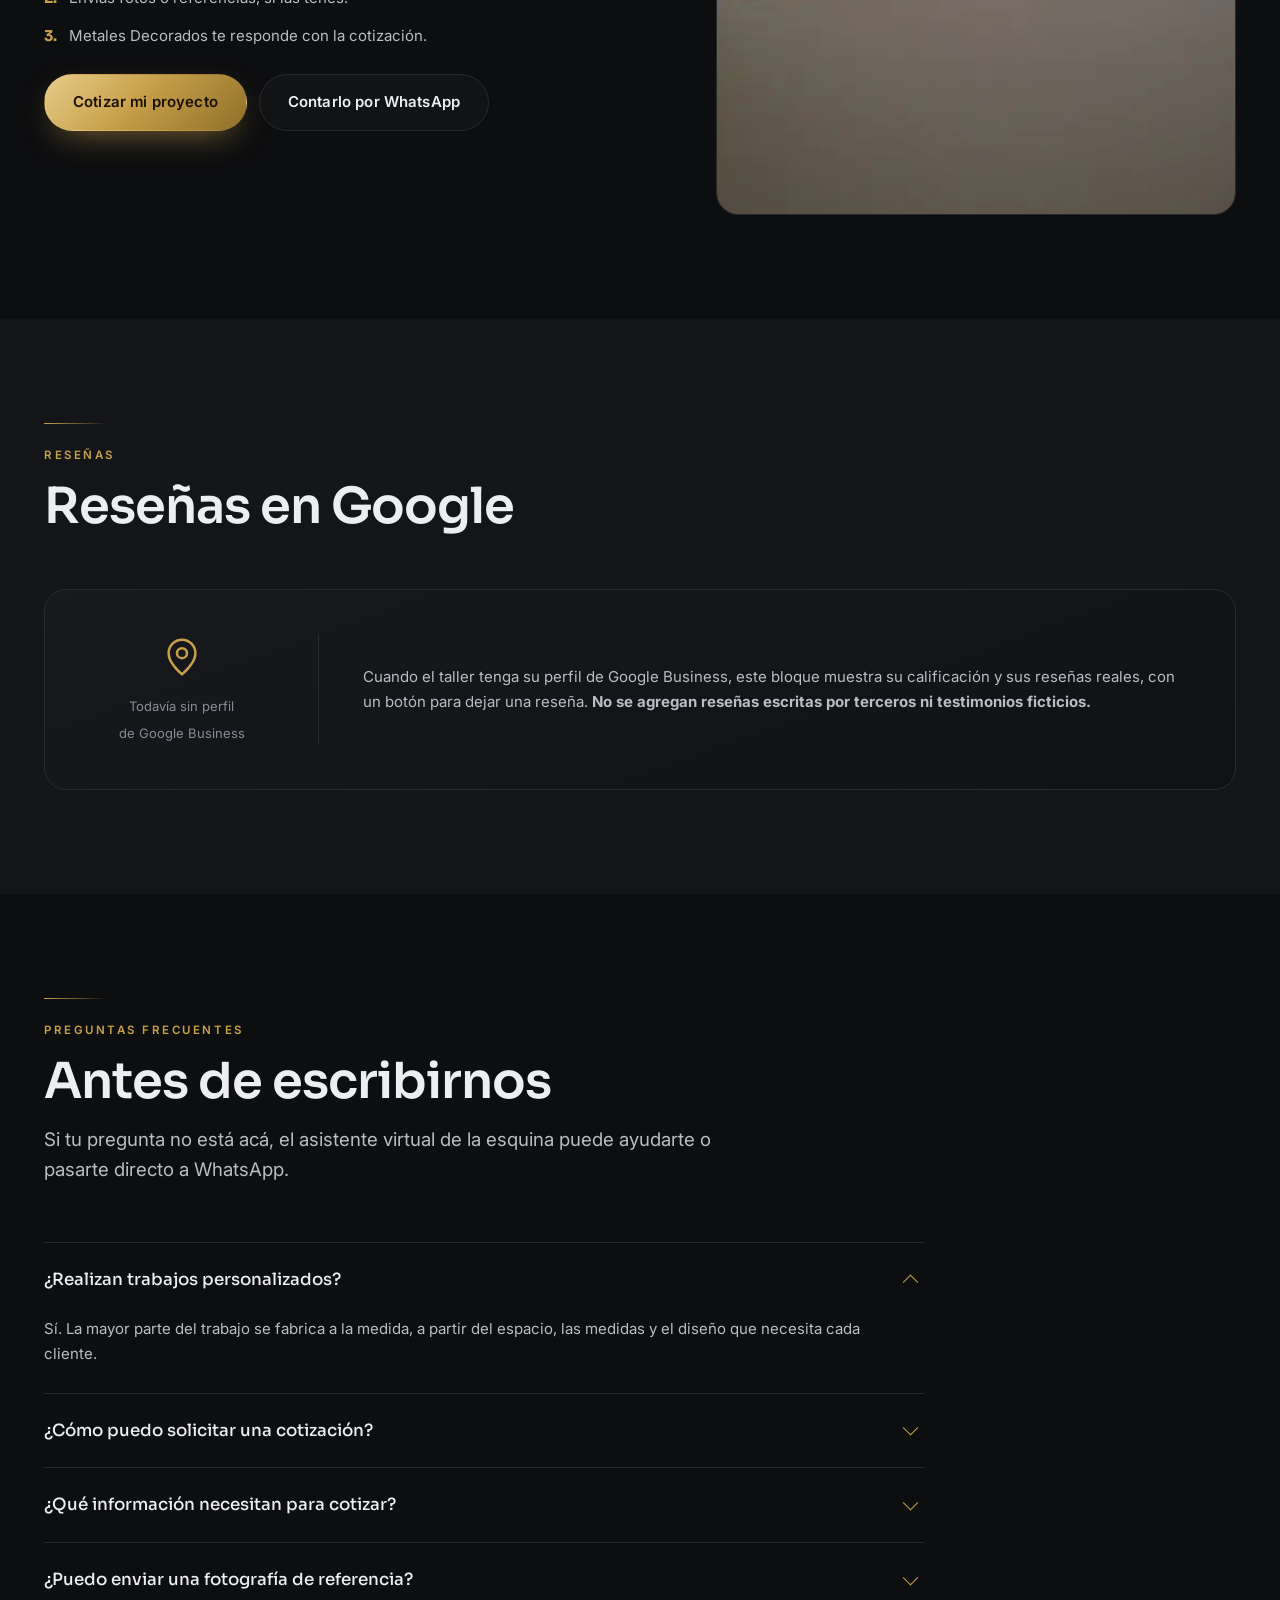
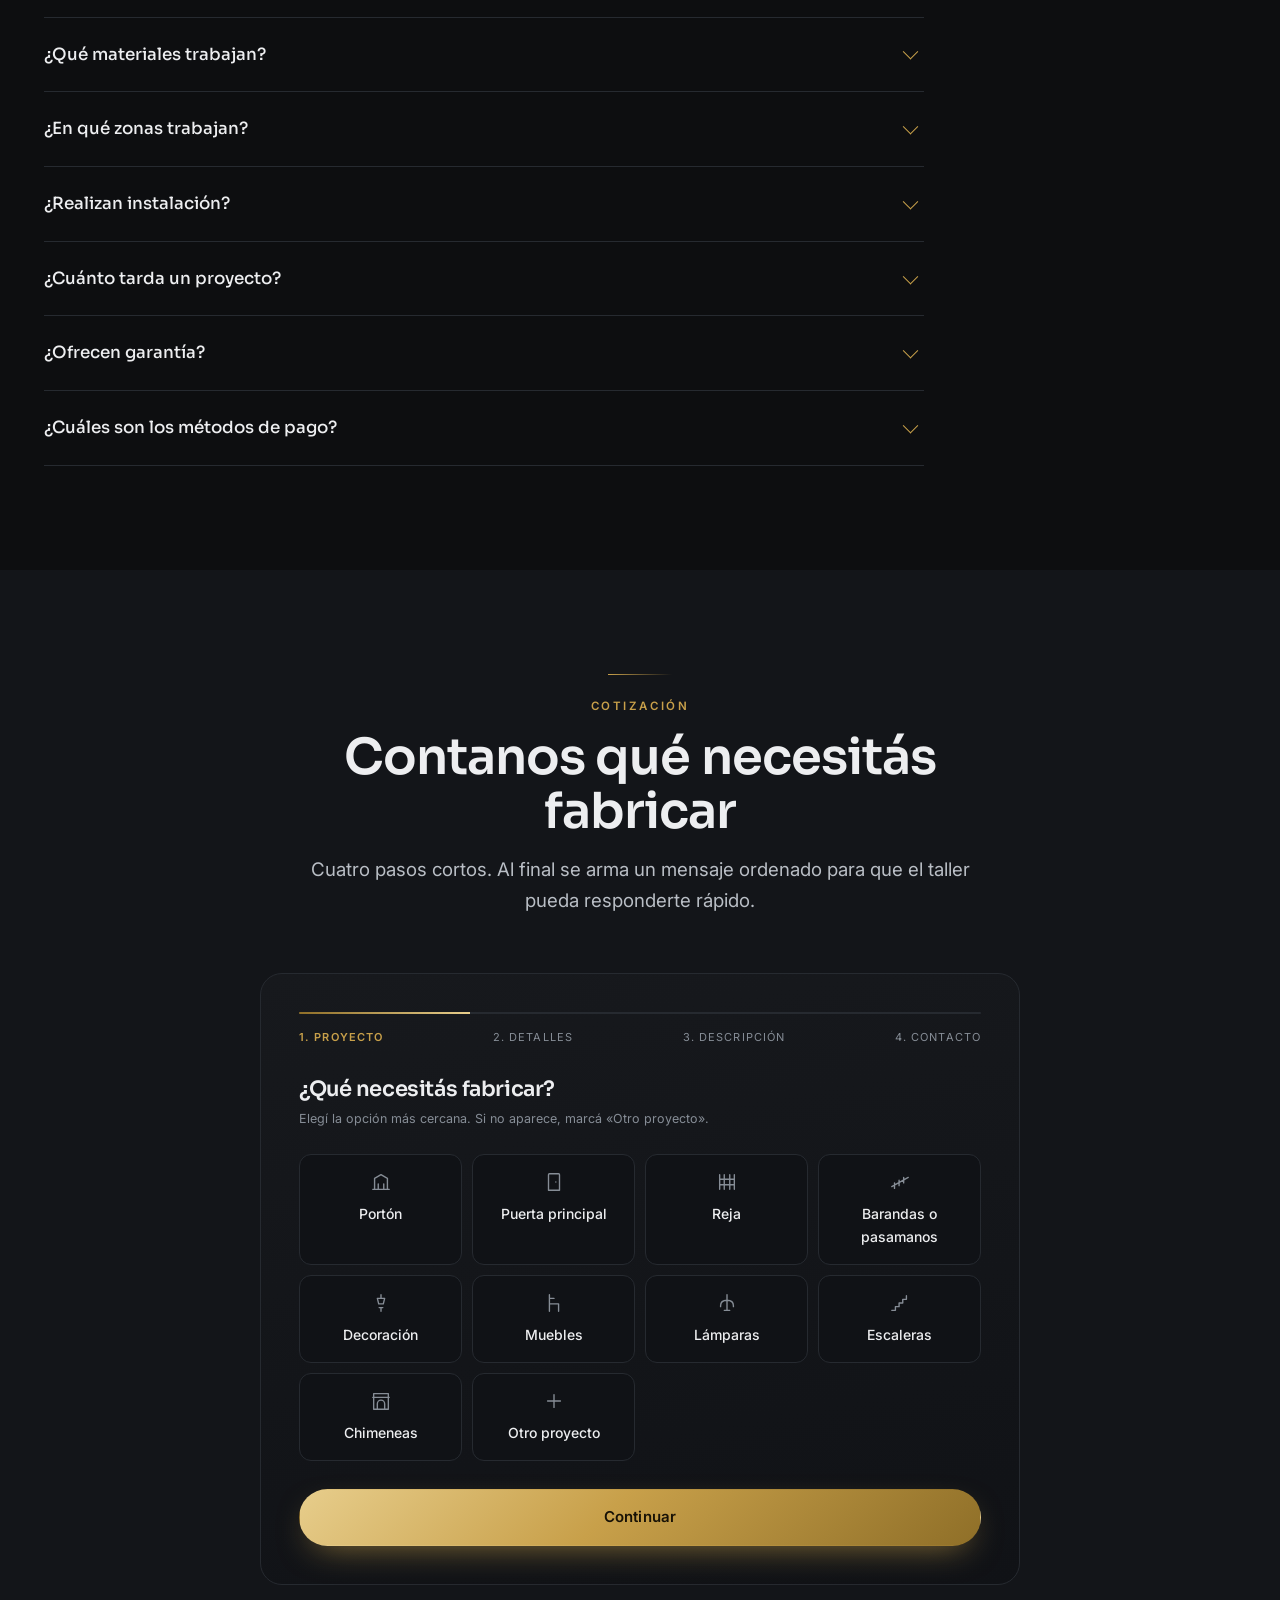
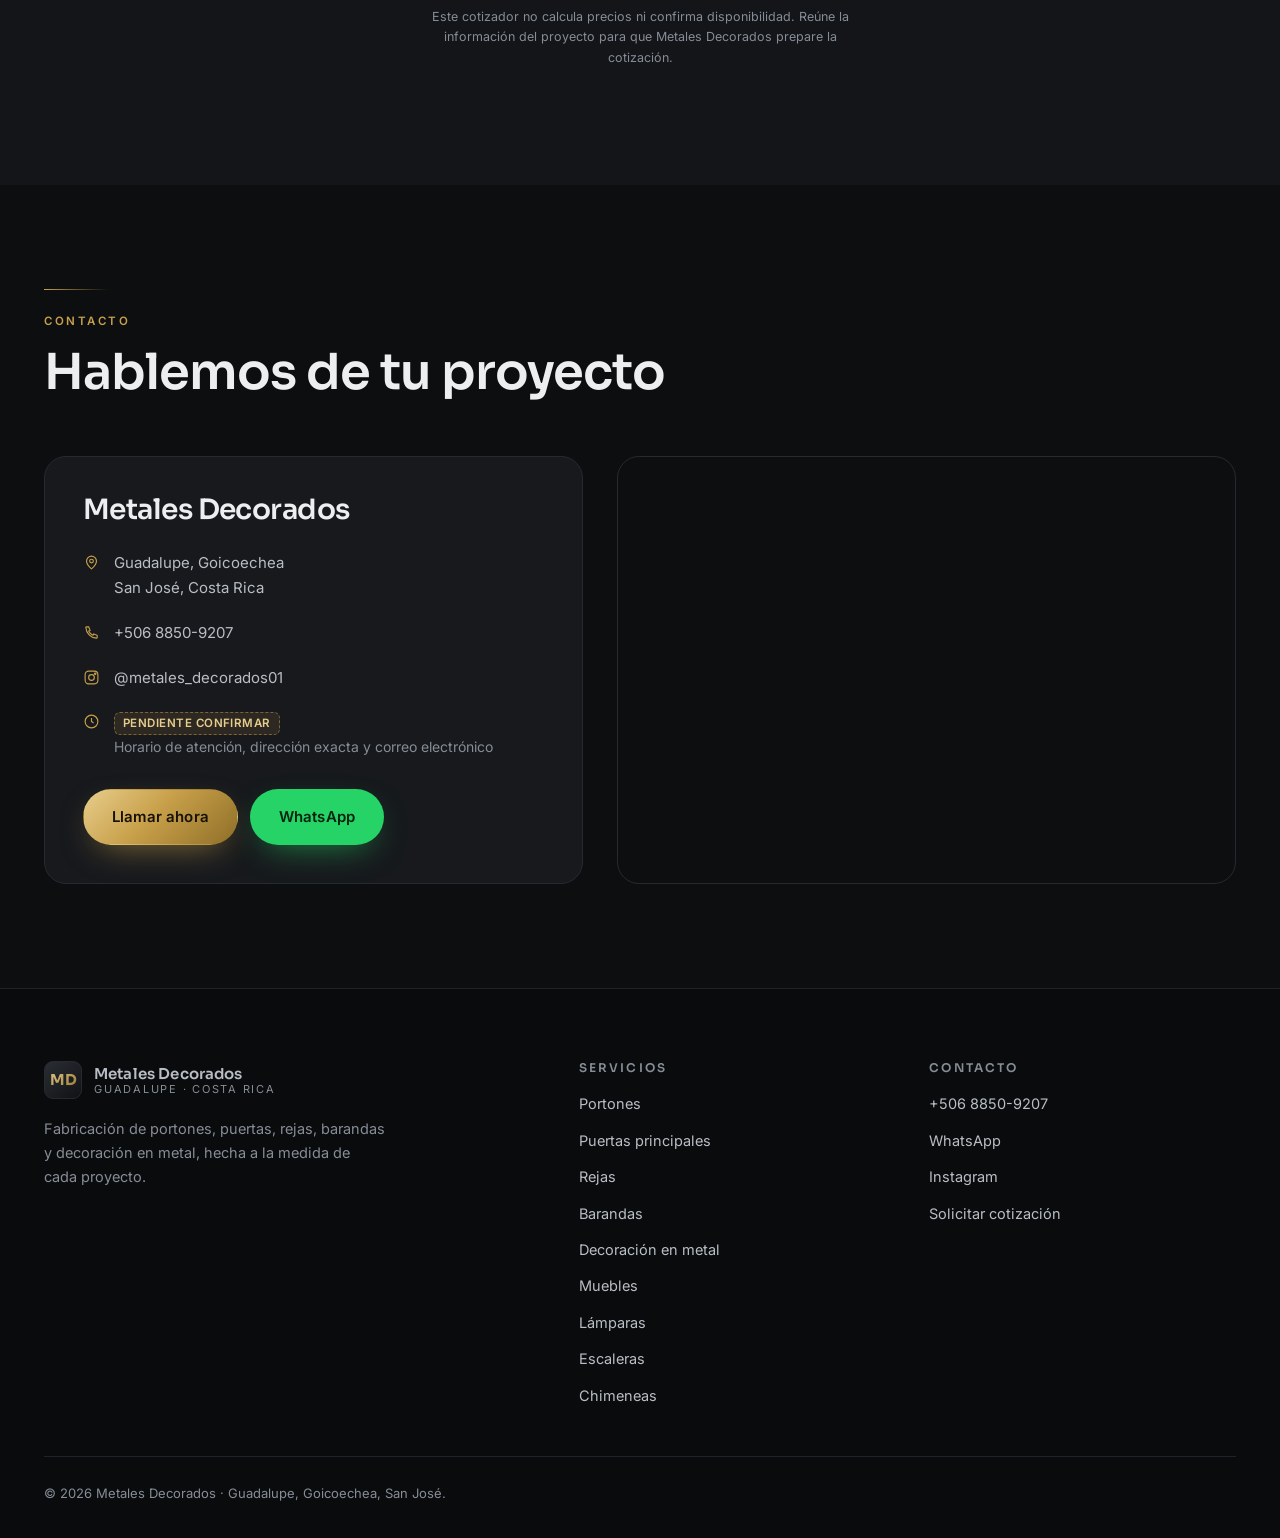
==== commit 915e39e5: "Revisión responsive en celular: sin desbordes ni textos sobrepuestos - Franja de datos y banda de co" ====
--- a/amedida/index.html
+++ b/amedida/index.html
@@ -34,8 +34,8 @@
 <link rel="preconnect" href="https://fonts.googleapis.com">
 <link rel="preconnect" href="https://fonts.gstatic.com" crossorigin>
 <link href="https://fonts.googleapis.com/css2?family=Sora:wght@400;500;600;700&family=Inter:wght@400;500;600&display=swap" rel="stylesheet">
-<link rel="stylesheet" href="css/styles.css?v=cat5">
-<link rel="stylesheet" href="css/site.css?v=guia2">
+<link rel="stylesheet" href="css/styles.css?v=resp3">
+<link rel="stylesheet" href="css/site.css?v=resp3">
 
 <!-- Datos estructurados. Solo lo confirmado.
      openingHours, priceRange, email y direccion exacta se agregan cuando el
@@ -454,6 +454,6 @@
 <script src="js/main.js?v=guia1"></script>
 <script src="js/cotizador.js?v=cat2"></script>
 <script src="js/chatbot.js?v=guia1"></script>
-<script src="js/guia.js?v=guia1"></script>
+<script src="js/guia.js?v=guia2"></script>
 </body>
 </html>
--- a/amedida/css/styles.css
+++ b/amedida/css/styles.css
@@ -117,7 +117,7 @@
 }
 .brand__tx{ display:flex; flex-direction:column; line-height:1.15; white-space:nowrap; }
 .brand__tx b{ font-family:var(--ff-display); font-size:15px; font-weight:600; letter-spacing:.01em; }
-.brand__tx small{ font-size:10.5px; letter-spacing:.16em; text-transform:uppercase; color:var(--tx-3); }
+.brand__tx small{ font-size:11px; letter-spacing:.16em; text-transform:uppercase; color:var(--tx-3); }
 
 .nav{ display:flex; align-items:center; gap:30px; }
 .nav a{ white-space:nowrap; }
@@ -180,11 +180,14 @@
 .hero__btns{ display:flex; flex-wrap:wrap; gap:14px; }
 .hero__scroll{
   position:absolute; left:50%; bottom:28px; transform:translateX(-50%); z-index:2;
-  font-size:10.5px; letter-spacing:.2em; text-transform:uppercase; color:var(--tx-3);
+  font-size:11px; letter-spacing:.2em; text-transform:uppercase; color:var(--tx-3);
   display:flex; flex-direction:column; align-items:center; gap:10px;
 }
 .hero__scroll i{ width:1px; height:36px; background:linear-gradient(var(--brass),transparent); animation:pulse 2.4s infinite; }
+@media (max-width:360px){ .h-xl{ font-size:2rem; overflow-wrap:break-word; } }
 @keyframes pulse{ 0%,100%{opacity:.25} 50%{opacity:1} }
+/* En celular y pantallas bajas el aviso "Ver más" chocaría con los botones */
+@media (max-width:700px), (max-height:720px){ .hero__scroll{ display:none; } }
 
 /* ---------- Barra de datos ---------- */
 .strip{ border-top:1px solid var(--line-soft); border-bottom:1px solid var(--line-soft); background:var(--bg-2); }
@@ -194,9 +197,14 @@
 .strip__i b{ display:block; font-family:var(--ff-display); font-size:1.15rem; margin-bottom:3px; }
 .strip__i span{ font-size:13px; color:var(--tx-3); }
 @media (max-width:860px){
-  .strip__grid{ grid-template-columns:1fr 1fr; }
+  /* minmax(0,1fr): una columna no puede crecer por su contenido y ensanchar la pagina (pasaba a 360 px) */
+  .strip__grid{ grid-template-columns:repeat(2,minmax(0,1fr)); }
   .strip__i:nth-child(2n){ border-right:0; }
   .strip__i{ border-bottom:1px solid var(--line-soft); }
+}
+@media (max-width:480px){
+  .strip__i{ padding:22px 16px; }
+  .strip__i b{ font-size:1.02rem; overflow-wrap:anywhere; }
 }
 
 /* ---------- Rejilla y tarjetas ---------- */
@@ -266,6 +274,11 @@
 .cta-band h2{ margin-bottom:10px; }
 .cta-band p{ margin:0; color:var(--tx-2); max-width:52ch; }
 .cta-band__btns{ display:flex; gap:12px; flex-wrap:wrap; }
+@media (max-width:600px){
+  .cta-band{ padding:32px 22px; gap:24px; }
+  .cta-band__btns{ width:100%; }
+  .cta-band__btns .btn{ flex:1 1 100%; justify-content:center; }
+}
 
 /* ---------- Formularios ---------- */
 .field{ display:flex; flex-direction:column; gap:8px; margin-bottom:18px; }
@@ -336,6 +349,7 @@
   color:var(--brass-hi); border-radius:6px; padding:1px 8px; font-size:11.5px;
   letter-spacing:.04em; font-weight:600; white-space:nowrap;
 }
+@media (max-width:480px){ .pend{ white-space:normal; max-width:100%; } }
 
 /* Cinta superior que identifica la propuesta (se elimina al publicar) */
 .demo-bar{
--- a/amedida/css/site.css
+++ b/amedida/css/site.css
@@ -92,7 +92,7 @@
   .catcard{ aspect-ratio:1/1; border-radius:16px; }
   .catcard:last-child:nth-child(odd){ aspect-ratio:2/1; }
   .catcard__body{ padding:12px 14px 14px; }
-  .catcard__n{ font-size:10px; letter-spacing:.1em; }
+  .catcard__n{ font-size:11px; letter-spacing:.08em; }
   .catcard__body h3{ font-size:1.02rem; }
   .catcard__ver{ display:none; }
 }
@@ -330,7 +330,7 @@
   background:linear-gradient(135deg,var(--brass-hi),var(--brass-lo)); color:#181206;
   display:grid; place-items:center;
 }
-.bot__legal{ font-size:10.5px; color:var(--tx-3); text-align:center; margin-top:9px; line-height:1.45; }
+.bot__legal{ font-size:11px; color:var(--tx-3); text-align:center; margin-top:9px; line-height:1.45; }
 
 @media (max-width:460px){
   .bot{ right:8px; left:8px; bottom:8px; width:auto; height:calc(100vh - 16px); border-radius:14px; }
@@ -344,6 +344,7 @@
   background:var(--bg-2); border:1px solid rgba(200,160,74,.35); border-radius:18px;
   box-shadow:0 30px 70px -20px rgba(0,0,0,.9);
   animation:guiaIn .45s var(--ease);
+  max-height:calc(100vh - 156px - 84px); max-height:calc(100dvh - 156px - 84px); overflow-y:auto; overscroll-behavior:contain;
 }
 @keyframes guiaIn{ from{ opacity:0; transform:translateY(14px); } to{ opacity:1; transform:none; } }
 .guia .eyebrow{ margin:0 0 6px; }
@@ -368,7 +369,13 @@
 .guia__pie button:hover{ color:var(--brass); }
 @media (max-width:600px){
   /* encima de los botones flotantes (asistente y WhatsApp), que van a la derecha */
-  .guia{ left:12px; right:12px; bottom:164px; width:auto; max-width:none; }
+  .guia{ left:12px; right:12px; bottom:164px; width:auto; max-width:none; max-height:calc(100vh - 164px - 84px); max-height:calc(100dvh - 164px - 84px); }
+}
+
+/* Celulares bajos: la primera tarjeta se compacta para que se vean las tres opciones sin desplazarse */
+@media (max-height:700px){
+  .guia[data-paso="inicio"] p:not(.eyebrow){ display:none; }
+  .guia[data-paso="inicio"] .guia__op small{ display:none; }
 }
 
 /* ---------- Contacto ---------- */
